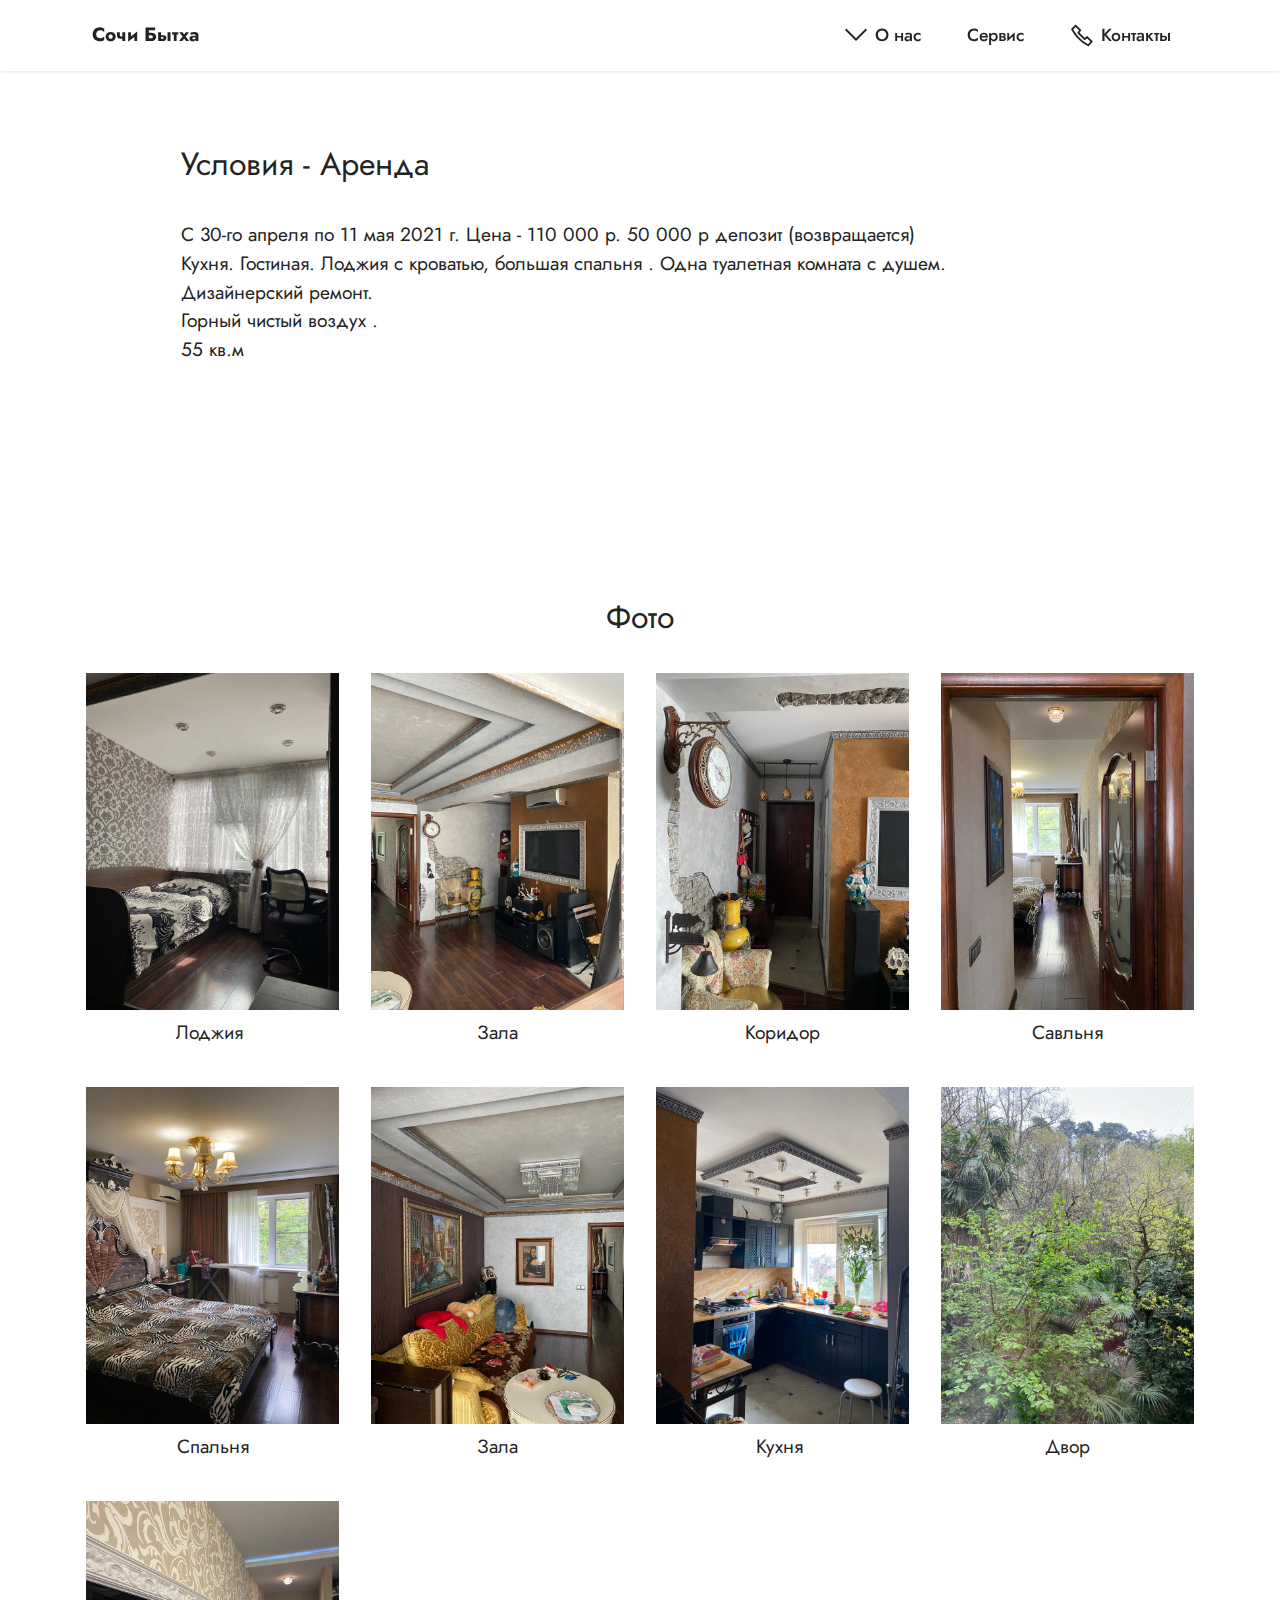
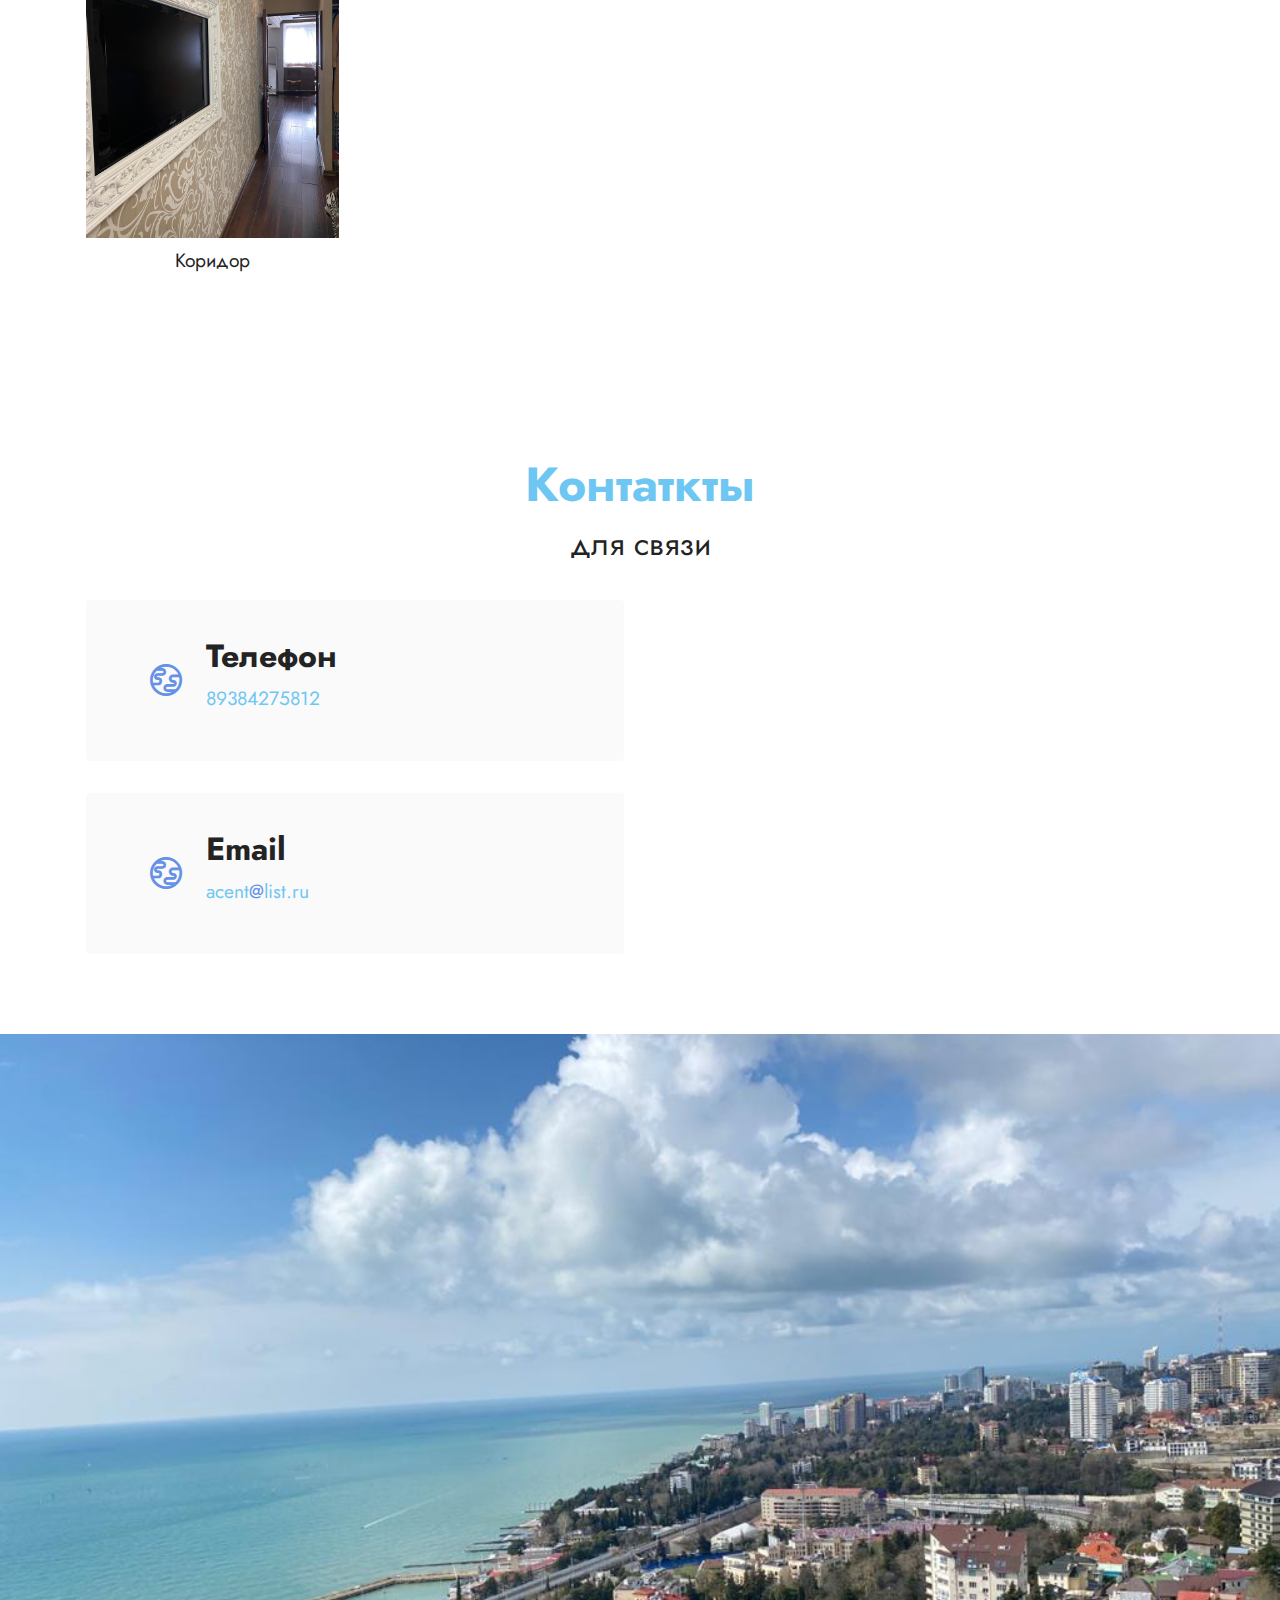
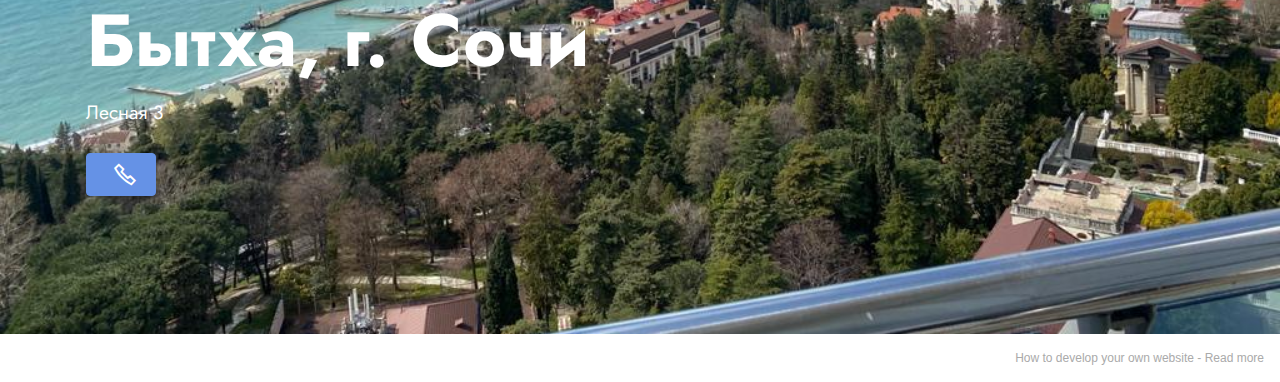
==== index.html @ 66877eda "create github pages" ====
<!DOCTYPE html>
<html  >
<head>
  <!-- Site made with Mobirise Website Builder v5.3.0, https://mobirise.com -->
  <meta charset="UTF-8">
  <meta http-equiv="X-UA-Compatible" content="IE=edge">
  <meta name="generator" content="Mobirise v5.3.0, mobirise.com">
  <meta name="viewport" content="width=device-width, initial-scale=1, minimum-scale=1">
  <link rel="shortcut icon" href="assets/images/logo.png" type="image/x-icon">
  <meta name="description" content="">
  
  
  <title>Bytxa Sochi</title>
  <link rel="stylesheet" href="assets/web/assets/mobirise-icons2/mobirise2.css">
  <link rel="stylesheet" href="assets/tether/tether.min.css">
  <link rel="stylesheet" href="assets/bootstrap/css/bootstrap.min.css">
  <link rel="stylesheet" href="assets/bootstrap/css/bootstrap-grid.min.css">
  <link rel="stylesheet" href="assets/bootstrap/css/bootstrap-reboot.min.css">
  <link rel="stylesheet" href="assets/facebook-plugin/style.css">
  <link rel="stylesheet" href="assets/dropdown/css/style.css">
  <link rel="stylesheet" href="assets/socicon/css/styles.css">
  <link rel="stylesheet" href="assets/theme/css/style.css">
  <link rel="preload" as="style" href="assets/mobirise/css/mbr-additional.css"><link rel="stylesheet" href="assets/mobirise/css/mbr-additional.css" type="text/css">
  
  
  
  
</head>
<body>
  
  <section class="menu menu1 cid-svBt5O1HPX" once="menu" id="menu1-1">
    

    <nav class="navbar navbar-dropdown navbar-fixed-top navbar-expand-lg">
        <div class="container">
            <div class="navbar-brand">
                
                <span class="navbar-caption-wrap"><a class="navbar-caption text-black text-primary display-7" href="index.html#gallery5-3">&nbsp;Сочи Бытха</a></span>
            </div>
            <button class="navbar-toggler" type="button" data-toggle="collapse" data-target="#navbarSupportedContent" aria-controls="navbarNavAltMarkup" aria-expanded="false" aria-label="Toggle navigation">
                <div class="hamburger">
                    <span></span>
                    <span></span>
                    <span></span>
                    <span></span>
                </div>
            </button>
            <div class="collapse navbar-collapse" id="navbarSupportedContent">
                <ul class="navbar-nav nav-dropdown nav-right" data-app-modern-menu="true"><li class="nav-item"><a class="nav-link link text-black text-primary display-4" href="index.html#gallery5-3"><span class="mobi-mbri mobi-mbri-arrow-down mbr-iconfont mbr-iconfont-btn"></span>
                            О нас</a></li>
                    <li class="nav-item"><a class="nav-link link text-black text-primary display-4" href="index.html#features8-5">Сервис</a></li>
                    <li class="nav-item"><a class="nav-link link text-black text-primary display-4" href="tel:-79384275812"><span class="mobi-mbri mobi-mbri-phone mbr-iconfont mbr-iconfont-btn"></span>Контакты</a>
                    </li></ul>
                
                
            </div>
        </div>
    </nav>
</section>

<section class="content5 cid-svBtcz4BMT" id="content5-2">
    
    <div class="container">
        <div class="row justify-content-center">
            <div class="col-md-12 col-lg-10">
                
                <h4 class="mbr-section-subtitle mbr-fonts-style mb-4 display-5">
                    Условия - Аренда</h4>
                <p class="mbr-text mbr-fonts-style display-7">С 30-го апреля по 11 мая 2021 г. Цена - 110 000 р. 50 000 р депозит (возвращается)&nbsp;<br>Кухня. Гостиная. Лоджия с кроватью, большая спальня . Одна туалетная комната с душем.<br>Дизайнерский ремонт.<br>Горный чистый воздух . <br>55 кв.м <br><br></p>
            </div>
        </div>
    </div>
</section>

<section class="gallery5 mbr-gallery cid-svBtWf0oxg" id="gallery5-3">
    

    

    <div class="container">
        <div class="mbr-section-head">
            
            <h4 class="mbr-section-subtitle mbr-fonts-style align-center mb-0 mt-2 display-5">Фото</h4>
        </div>
        <div class="row mbr-gallery mt-4">
            <div class="col-12 col-md-6 col-lg-3 item gallery-image active">
                <div class="item-wrapper" data-toggle="modal" data-target="#svBDEJbyl0-modal">
                    <img class="w-100" src="assets/images/whatsapp-image-2021-04-25-at-15.48.41.jpeg" alt="" data-slide-to="0" data-target="#lb-svBDEJbyl0">
                    <div class="icon-wrapper">
                        <span class="mobi-mbri mobi-mbri-search mbr-iconfont mbr-iconfont-btn"></span>
                    </div>
                </div>
                <h6 class="mbr-item-subtitle mbr-fonts-style align-center mb-2 mt-2 display-7">Лоджия&nbsp;</h6>
            </div>
            
            
            <div class="col-12 col-md-6 col-lg-3 item gallery-image">
                <div class="item-wrapper" data-toggle="modal" data-target="#svBDEJbyl0-modal">
                    <img class="w-100" src="assets/images/whatsapp-image-2021-04-25-at-15.48.42-1.jpeg" alt="" data-slide-to="1" data-target="#lb-svBDEJbyl0">
                    <div class="icon-wrapper">
                        <span class="mobi-mbri mobi-mbri-search mbr-iconfont mbr-iconfont-btn"></span>
                    </div>
                </div>
                <h6 class="mbr-item-subtitle mbr-fonts-style align-center mb-2 mt-2 display-7">Зала</h6>
            </div><div class="col-12 col-md-6 col-lg-3 item gallery-image">
                <div class="item-wrapper" data-toggle="modal" data-target="#svBDEJbyl0-modal">
                    <img class="w-100" src="assets/images/whatsapp-image-2021-04-25-at-15.48.42-2.jpeg" alt="" data-slide-to="2" data-target="#lb-svBDEJbyl0">
                    <div class="icon-wrapper">
                        <span class="mobi-mbri mobi-mbri-search mbr-iconfont mbr-iconfont-btn"></span>
                    </div>
                </div>
                <h6 class="mbr-item-subtitle mbr-fonts-style align-center mb-2 mt-2 display-7">Коридор</h6>
            </div><div class="col-12 col-md-6 col-lg-3 item gallery-image">
                <div class="item-wrapper" data-toggle="modal" data-target="#svBDEJbyl0-modal">
                    <img class="w-100" src="assets/images/whatsapp-image-2021-04-25-at-15.48.42-3.jpeg" alt="" data-slide-to="3" data-target="#lb-svBDEJbyl0">
                    <div class="icon-wrapper">
                        <span class="mobi-mbri mobi-mbri-search mbr-iconfont mbr-iconfont-btn"></span>
                    </div>
                </div>
                <h6 class="mbr-item-subtitle mbr-fonts-style align-center mb-2 mt-2 display-7">Савльня</h6>
            </div><div class="col-12 col-md-6 col-lg-3 item gallery-image">
                <div class="item-wrapper" data-toggle="modal" data-target="#svBDEJbyl0-modal">
                    <img class="w-100" src="assets/images/whatsapp-image-2021-04-25-at-15.48.42-4.jpeg" alt="" data-slide-to="4" data-target="#lb-svBDEJbyl0">
                    <div class="icon-wrapper">
                        <span class="mobi-mbri mobi-mbri-search mbr-iconfont mbr-iconfont-btn"></span>
                    </div>
                </div>
                <h6 class="mbr-item-subtitle mbr-fonts-style align-center mb-2 mt-2 display-7">Спальня</h6>
            </div><div class="col-12 col-md-6 col-lg-3 item gallery-image">
                <div class="item-wrapper" data-toggle="modal" data-target="#svBDEJbyl0-modal">
                    <img class="w-100" src="assets/images/whatsapp-image-2021-04-25-at-15.48.42.jpeg" alt="" data-slide-to="5" data-target="#lb-svBDEJbyl0">
                    <div class="icon-wrapper">
                        <span class="mobi-mbri mobi-mbri-search mbr-iconfont mbr-iconfont-btn"></span>
                    </div>
                </div>
                <h6 class="mbr-item-subtitle mbr-fonts-style align-center mb-2 mt-2 display-7">Зала</h6>
            </div><div class="col-12 col-md-6 col-lg-3 item gallery-image">
                <div class="item-wrapper" data-toggle="modal" data-target="#svBDEJbyl0-modal">
                    <img class="w-100" src="assets/images/whatsapp-image-2021-04-25-at-15.48.41-1.jpeg" alt="" data-slide-to="6" data-target="#lb-svBDEJbyl0">
                    <div class="icon-wrapper">
                        <span class="mobi-mbri mobi-mbri-search mbr-iconfont mbr-iconfont-btn"></span>
                    </div>
                </div>
                <h6 class="mbr-item-subtitle mbr-fonts-style align-center mb-2 mt-2 display-7">Кухня&nbsp;</h6>
            </div><div class="col-12 col-md-6 col-lg-3 item gallery-image">
                <div class="item-wrapper" data-toggle="modal" data-target="#svBDEJbyl0-modal">
                    <img class="w-100" src="assets/images/whatsapp-image-2021-04-25-at-15.48.43.jpeg" alt="" data-slide-to="7" data-target="#lb-svBDEJbyl0">
                    <div class="icon-wrapper">
                        <span class="mobi-mbri mobi-mbri-search mbr-iconfont mbr-iconfont-btn"></span>
                    </div>
                </div>
                <h6 class="mbr-item-subtitle mbr-fonts-style align-center mb-2 mt-2 display-7">Двор</h6>
            </div><div class="col-12 col-md-6 col-lg-3 item gallery-image">
                <div class="item-wrapper" data-toggle="modal" data-target="#svBDEJbyl0-modal">
                    <img class="w-100" src="assets/images/whatsapp-image-2021-04-25-at-15.48.44.jpeg" alt="" data-slide-to="8" data-target="#lb-svBDEJbyl0">
                    <div class="icon-wrapper">
                        <span class="mobi-mbri mobi-mbri-search mbr-iconfont mbr-iconfont-btn"></span>
                    </div>
                </div>
                <h6 class="mbr-item-subtitle mbr-fonts-style align-center mb-2 mt-2 display-7">Коридор</h6>
            </div>
        </div>

        <div class="modal mbr-slider" tabindex="-1" role="dialog" aria-hidden="true" id="svBDEJbyl0-modal">
            <div class="modal-dialog" role="document">
                <div class="modal-content">
                    <div class="modal-body">
                        <div class="carousel slide" id="lb-svBDEJbyl0" data-interval="5000">
                            <div class="carousel-inner">
                                <div class="carousel-item active">
                                    <img class="d-block w-100" src="assets/images/whatsapp-image-2021-04-25-at-15.48.41.jpeg" alt="">
                                </div>
                                
                                
                                <div class="carousel-item">
                                    <img class="d-block w-100" src="assets/images/whatsapp-image-2021-04-25-at-15.48.42-1.jpeg" alt="">
                                </div><div class="carousel-item">
                                    <img class="d-block w-100" src="assets/images/whatsapp-image-2021-04-25-at-15.48.42-2.jpeg" alt="">
                                </div><div class="carousel-item">
                                    <img class="d-block w-100" src="assets/images/whatsapp-image-2021-04-25-at-15.48.42-3.jpeg" alt="">
                                </div><div class="carousel-item">
                                    <img class="d-block w-100" src="assets/images/whatsapp-image-2021-04-25-at-15.48.42-4.jpeg" alt="">
                                </div><div class="carousel-item">
                                    <img class="d-block w-100" src="assets/images/whatsapp-image-2021-04-25-at-15.48.42.jpeg" alt="">
                                </div><div class="carousel-item">
                                    <img class="d-block w-100" src="assets/images/whatsapp-image-2021-04-25-at-15.48.41-1.jpeg" alt="">
                                </div><div class="carousel-item">
                                    <img class="d-block w-100" src="assets/images/whatsapp-image-2021-04-25-at-15.48.43.jpeg" alt="">
                                </div><div class="carousel-item">
                                    <img class="d-block w-100" src="assets/images/whatsapp-image-2021-04-25-at-15.48.44.jpeg" alt="">
                                </div>
                            </div>
                            <ol class="carousel-indicators">
                                <li data-slide-to="0" class="active" data-target="#lb-svBDEJbyl0"></li><li data-slide-to="1" class="active" data-target="#lb-svBDEJbyl0"></li>
                                <li data-slide-to="2" data-target="#lb-svBDEJbyl0"></li>
                                <li data-slide-to="3" data-target="#lb-svBDEJbyl0"></li>
                                <li data-slide-to="4" data-target="#lb-svBDEJbyl0"></li><li data-slide-to="5" data-target="#lb-svBDEJbyl0"></li><li data-slide-to="6" data-target="#lb-svBDEJbyl0"></li><li data-slide-to="7" data-target="#lb-svBDEJbyl0"></li><li data-slide-to="8" data-target="#lb-svBDEJbyl0"></li>
                            </ol>
                            <a role="button" href="" class="close" data-dismiss="modal" aria-label="Close">
                            </a>
                            <a class="carousel-control-prev carousel-control" role="button" data-slide="prev" href="#lb-svBDEJbyl0">
                                <span class="mobi-mbri mobi-mbri-arrow-prev" aria-hidden="true"></span>
                                <span class="sr-only">Previous</span>
                            </a>
                            <a class="carousel-control-next carousel-control" role="button" data-slide="next" href="#lb-svBDEJbyl0">
                                <span class="mobi-mbri mobi-mbri-arrow-next" aria-hidden="true"></span>
                                <span class="sr-only">Next</span>
                            </a>
                        </div>
                    </div>
                </div>
            </div>
        </div>
    </div>
</section>

<section class="contacts3 map1 cid-svBrVFWhJg" id="contacts3-0">

    
    
    <div class="container">
        <div class="mbr-section-head">
            <h3 class="mbr-section-title mbr-fonts-style align-center mb-0 display-2">
                <strong>Контаткты</strong></h3>
            <h4 class="mbr-section-subtitle mbr-fonts-style align-center mb-0 mt-2 display-5">
                для связи</h4>
        </div>
        <div class="row justify-content-center mt-4">
            <div class="card col-12 col-md-6">
                <div class="card-wrapper">
                    <div class="image-wrapper">
                        <span class="mbr-iconfont mobi-mbri-globe mobi-mbri"></span>
                    </div>
                    <div class="text-wrapper">
                        <h6 class="card-title mbr-fonts-style mb-1 display-5">
                            <strong>Телефон</strong></h6>
                        <p class="mbr-text mbr-fonts-style display-7">89384275812</p>
                    </div>
                </div>
                <div class="card-wrapper">
                    <div class="image-wrapper">
                        <span class="mbr-iconfont mobi-mbri-globe mobi-mbri"></span>
                    </div>
                    <div class="text-wrapper">
                        <h6 class="card-title mbr-fonts-style mb-1 display-5">
                            <strong>Email</strong>
                        </h6>
                        <p class="mbr-text mbr-fonts-style display-7">acent<a href="mailto:info@site.com" class="text-primary">@</a>list.ru&nbsp; &nbsp; &nbsp; &nbsp; &nbsp; &nbsp; &nbsp; &nbsp; &nbsp; &nbsp; &nbsp; &nbsp; &nbsp;</p>
                    </div>
                </div>
            </div>
            <div class="map-wrapper col-12 col-md-6">
                <div class="google-map"><iframe frameborder="0" style="border:0" src="https://www.google.com/maps/embed/v1/place?key=AIzaSyCZI5F_k6S1k46ujh0SNrapM89f7mJxd30&amp;q=Сочи . Бытха . Улица лесная . Дом 3" allowfullscreen=""></iframe></div>
            </div>
        </div>
    </div>
</section>

<section class="header4 cid-svBzcDOqFv mbr-fullscreen" id="header4-4">

    
    
    <div class="container">
        <div class="row">
            <div class="content-wrap">
                <h1 class="mbr-section-title mbr-fonts-style mbr-white mb-3 display-1">
                    <strong>Бытха, г. Сочи</strong></h1>
                
                <p class="mbr-fonts-style mbr-text mbr-white mb-3 display-7">
                    Лесная 3</p>

                <div class="mbr-section-btn"><a class="btn btn-primary display-4" href="https://wa.me/79384275812"><span class="mobi-mbri mobi-mbri-phone mbr-iconfont mbr-iconfont-btn"></span></a></div>
            </div>
        </div>
    </div>
</section><section style="background-color: #fff; font-family: -apple-system, BlinkMacSystemFont, 'Segoe UI', 'Roboto', 'Helvetica Neue', Arial, sans-serif; color:#aaa; font-size:12px; padding: 0; align-items: center; display: flex;"><a href="https://mobirise.site/y" style="flex: 1 1; height: 3rem; padding-left: 1rem;"></a><p style="flex: 0 0 auto; margin:0; padding-right:1rem;">How to develop your own website - <a href="https://mobirise.site/x" style="color:#aaa;">Read more</a></p></section><script src="assets/web/assets/jquery/jquery.min.js"></script>  <script src="assets/popper/popper.min.js"></script>  <script src="assets/tether/tether.min.js"></script>  <script src="assets/bootstrap/js/bootstrap.min.js"></script>  <script src="https://connect.facebook.net/en_US/sdk.js#xfbml=1&version=v2.5"></script>  <script src="https://apis.google.com/js/plusone.js"></script>  <script src="assets/facebook-plugin/facebook-script.js"></script>  <script src="assets/smoothscroll/smooth-scroll.js"></script>  <script src="assets/dropdown/js/nav-dropdown.js"></script>  <script src="assets/dropdown/js/navbar-dropdown.js"></script>  <script src="assets/touchswipe/jquery.touch-swipe.min.js"></script>  <script src="assets/theme/js/script.js"></script>  
  
  
</body>
</html>
---- assets/web/assets/mobirise-icons2/mobirise2.css ----
@font-face {
  font-family: 'Moririse2';
  font-display: swap;
  src:  url('mobirise2.eot?f2bix4');
  src:  url('mobirise2.eot?f2bix4#iefix') format('embedded-opentype'),
    url('mobirise2.ttf?f2bix4') format('truetype'),
    url('mobirise2.woff?f2bix4') format('woff'),
    url('mobirise2.svg?f2bix4#mobirise2') format('svg');
  font-weight: normal;
  font-style: normal;
}

[class^="mobi-"], [class*=" mobi-"] {
  /* use !important to prevent issues with browser extensions that change fonts */
  font-family: 'Moririse2' !important;
  speak: none;
  font-style: normal;
  font-weight: normal;
  font-variant: normal;
  text-transform: none;
  line-height: 1;

  /* Better Font Rendering =========== */
  -webkit-font-smoothing: antialiased;
  -moz-osx-font-smoothing: grayscale;
}

.mobi-mbri-add-submenu:before {
  content: "\e900";
}
.mobi-mbri-alert:before {
  content: "\e901";
}
.mobi-mbri-align-center:before {
  content: "\e902";
}
.mobi-mbri-align-justify:before {
  content: "\e903";
}
.mobi-mbri-align-left:before {
  content: "\e904";
}
.mobi-mbri-align-right:before {
  content: "\e905";
}
.mobi-mbri-android:before {
  content: "\e906";
}
.mobi-mbri-apple:before {
  content: "\e907";
}
.mobi-mbri-arrow-down:before {
  content: "\e908";
}
.mobi-mbri-arrow-next:before {
  content: "\e909";
}
.mobi-mbri-arrow-prev:before {
  content: "\e90a";
}
.mobi-mbri-arrow-up:before {
  content: "\e90b";
}
.mobi-mbri-bold:before {
  content: "\e90c";
}
.mobi-mbri-bookmark:before {
  content: "\e90d";
}
.mobi-mbri-bootstrap:before {
  content: "\e90e";
}
.mobi-mbri-briefcase:before {
  content: "\e90f";
}
.mobi-mbri-browse:before {
  content: "\e910";
}
.mobi-mbri-bulleted-list:before {
  content: "\e911";
}
.mobi-mbri-calendar:before {
  content: "\e912";
}
.mobi-mbri-camera:before {
  content: "\e913";
}
.mobi-mbri-cart-add:before {
  content: "\e914";
}
.mobi-mbri-cart-full:before {
  content: "\e915";
}
.mobi-mbri-cash:before {
  content: "\e916";
}
.mobi-mbri-change-style:before {
  content: "\e917";
}
.mobi-mbri-chat:before {
  content: "\e918";
}
.mobi-mbri-clock:before {
  content: "\e919";
}
.mobi-mbri-close:before {
  content: "\e91a";
}
.mobi-mbri-cloud:before {
  content: "\e91b";
}
.mobi-mbri-code:before {
  content: "\e91c";
}
.mobi-mbri-contact-form:before {
  content: "\e91d";
}
.mobi-mbri-credit-card:before {
  content: "\e91e";
}
.mobi-mbri-cursor-click:before {
  content: "\e91f";
}
.mobi-mbri-cust-feedback:before {
  content: "\e920";
}
.mobi-mbri-database:before {
  content: "\e921";
}
.mobi-mbri-delivery:before {
  content: "\e922";
}
.mobi-mbri-desktop:before {
  content: "\e923";
}
.mobi-mbri-devices:before {
  content: "\e924";
}
.mobi-mbri-down:before {
  content: "\e925";
}
.mobi-mbri-download-2:before {
  content: "\e926";
}
.mobi-mbri-download:before {
  content: "\e927";
}
.mobi-mbri-drag-n-drop-2:before {
  content: "\e928";
}
.mobi-mbri-drag-n-drop:before {
  content: "\e929";
}
.mobi-mbri-edit-2:before {
  content: "\e92a";
}
.mobi-mbri-edit:before {
  content: "\e92b";
}
.mobi-mbri-error:before {
  content: "\e92c";
}
.mobi-mbri-extension:before {
  content: "\e92d";
}
.mobi-mbri-features:before {
  content: "\e92e";
}
.mobi-mbri-file:before {
  content: "\e92f";
}
.mobi-mbri-flag:before {
  content: "\e930";
}
.mobi-mbri-folder:before {
  content: "\e931";
}
.mobi-mbri-gift:before {
  content: "\e932";
}
.mobi-mbri-github:before {
  content: "\e933";
}
.mobi-mbri-globe-2:before {
  content: "\e934";
}
.mobi-mbri-globe:before {
  content: "\e935";
}
.mobi-mbri-growing-chart:before {
  content: "\e936";
}
.mobi-mbri-hearth:before {
  content: "\e937";
}
.mobi-mbri-help:before {
  content: "\e938";
}
.mobi-mbri-home:before {
  content: "\e939";
}
.mobi-mbri-hot-cup:before {
  content: "\e93a";
}
.mobi-mbri-idea:before {
  content: "\e93b";
}
.mobi-mbri-image-gallery:before {
  content: "\e93c";
}
.mobi-mbri-image-slider:before {
  content: "\e93d";
}
.mobi-mbri-info:before {
  content: "\e93e";
}
.mobi-mbri-italic:before {
  content: "\e93f";
}
.mobi-mbri-key:before {
  content: "\e940";
}
.mobi-mbri-laptop:before {
  content: "\e941";
}
.mobi-mbri-layers:before {
  content: "\e942";
}
.mobi-mbri-left-right:before {
  content: "\e943";
}
.mobi-mbri-left:before {
  content: "\e944";
}
.mobi-mbri-letter:before {
  content: "\e945";
}
.mobi-mbri-like:before {
  content: "\e946";
}
.mobi-mbri-link:before {
  content: "\e947";
}
.mobi-mbri-lock:before {
  content: "\e948";
}
.mobi-mbri-login:before {
  content: "\e949";
}
.mobi-mbri-logout:before {
  content: "\e94a";
}
.mobi-mbri-magic-stick:before {
  content: "\e94b";
}
.mobi-mbri-map-pin:before {
  content: "\e94c";
}
.mobi-mbri-menu:before {
  content: "\e94d";
}
.mobi-mbri-mobile-2:before {
  content: "\e94e";
}
.mobi-mbri-mobile-horizontal:before {
  content: "\e94f";
}
.mobi-mbri-mobile:before {
  content: "\e950";
}
.mobi-mbri-mobirise:before {
  content: "\e951";
}
.mobi-mbri-more-horizontal:before {
  content: "\e952";
}
.mobi-mbri-more-vertical:before {
  content: "\e953";
}
.mobi-mbri-music:before {
  content: "\e954";
}
.mobi-mbri-new-file:before {
  content: "\e955";
}
.mobi-mbri-numbered-list:before {
  content: "\e956";
}
.mobi-mbri-opened-folder:before {
  content: "\e957";
}
.mobi-mbri-pages:before {
  content: "\e958";
}
.mobi-mbri-paper-plane:before {
  content: "\e959";
}
.mobi-mbri-paperclip:before {
  content: "\e95a";
}
.mobi-mbri-phone:before {
  content: "\e95b";
}
.mobi-mbri-photo:before {
  content: "\e95c";
}
.mobi-mbri-photos:before {
  content: "\e95d";
}
.mobi-mbri-pin:before {
  content: "\e95e";
}
.mobi-mbri-play:before {
  content: "\e95f";
}
.mobi-mbri-plus:before {
  content: "\e960";
}
.mobi-mbri-preview:before {
  content: "\e961";
}
.mobi-mbri-print:before {
  content: "\e962";
}
.mobi-mbri-protect:before {
  content: "\e963";
}
.mobi-mbri-question:before {
  content: "\e964";
}
.mobi-mbri-quote-left:before {
  content: "\e965";
}
.mobi-mbri-quote-right:before {
  content: "\e966";
}
.mobi-mbri-redo:before {
  content: "\e967";
}
.mobi-mbri-refresh:before {
  content: "\e968";
}
.mobi-mbri-responsive-2:before {
  content: "\e969";
}
.mobi-mbri-responsive:before {
  content: "\e96a";
}
.mobi-mbri-right:before {
  content: "\e96b";
}
.mobi-mbri-rocket:before {
  content: "\e96c";
}
.mobi-mbri-sad-face:before {
  content: "\e96d";
}
.mobi-mbri-sale:before {
  content: "\e96e";
}
.mobi-mbri-save:before {
  content: "\e96f";
}
.mobi-mbri-search:before {
  content: "\e970";
}
.mobi-mbri-setting-2:before {
  content: "\e971";
}
.mobi-mbri-setting-3:before {
  content: "\e972";
}
.mobi-mbri-setting:before {
  content: "\e973";
}
.mobi-mbri-share:before {
  content: "\e974";
}
.mobi-mbri-shopping-bag:before {
  content: "\e975";
}
.mobi-mbri-shopping-basket:before {
  content: "\e976";
}
.mobi-mbri-shopping-cart:before {
  content: "\e977";
}
.mobi-mbri-sites:before {
  content: "\e978";
}
.mobi-mbri-smile-face:before {
  content: "\e979";
}
.mobi-mbri-speed:before {
  content: "\e97a";
}
.mobi-mbri-star:before {
  content: "\e97b";
}
.mobi-mbri-success:before {
  content: "\e97c";
}
.mobi-mbri-sun:before {
  content: "\e97d";
}
.mobi-mbri-sun2:before {
  content: "\e97e";
}
.mobi-mbri-tablet-vertical:before {
  content: "\e97f";
}
.mobi-mbri-tablet:before {
  content: "\e980";
}
.mobi-mbri-target:before {
  content: "\e981";
}
.mobi-mbri-timer:before {
  content: "\e982";
}
.mobi-mbri-to-ftp:before {
  content: "\e983";
}
.mobi-mbri-to-local-drive:before {
  content: "\e984";
}
.mobi-mbri-touch-swipe:before {
  content: "\e985";
}
.mobi-mbri-touch:before {
  content: "\e986";
}
.mobi-mbri-trash:before {
  content: "\e987";
}
.mobi-mbri-underline:before {
  content: "\e988";
}
.mobi-mbri-undo:before {
  content: "\e989";
}
.mobi-mbri-unlink:before {
  content: "\e98a";
}
.mobi-mbri-unlock:before {
  content: "\e98b";
}
.mobi-mbri-up-down:before {
  content: "\e98c";
}
.mobi-mbri-up:before {
  content: "\e98d";
}
.mobi-mbri-update:before {
  content: "\e98e";
}
.mobi-mbri-upload-2:before {
  content: "\e98f";
}
.mobi-mbri-upload:before {
  content: "\e990";
}
.mobi-mbri-user-2:before {
  content: "\e991";
}
.mobi-mbri-user:before {
  content: "\e992";
}
.mobi-mbri-users:before {
  content: "\e993";
}
.mobi-mbri-video-play:before {
  content: "\e994";
}
.mobi-mbri-video:before {
  content: "\e995";
}
.mobi-mbri-watch:before {
  content: "\e996";
}
.mobi-mbri-website-theme-2:before {
  content: "\e997";
}
.mobi-mbri-website-theme:before {
  content: "\e998";
}
.mobi-mbri-wifi:before {
  content: "\e999";
}
.mobi-mbri-windows:before {
  content: "\e99a";
}
.mobi-mbri-zoom-in:before {
  content: "\e99b";
}
.mobi-mbri-zoom-out:before {
  content: "\e99c";
}
---- assets/facebook-plugin/style.css ----
.mbr-section.mbr-section__comments{
    position: relative;
}
.mbr-section__comments{
    background-size: cover;
}
.addons-container {
  position: relative;
  margin-left: auto;
  margin-right: auto;
  padding-right: 15px;
  padding-left: 15px; }
  @media (min-width: 576px) {
    .addons-container {
      padding-right: 15px;
      padding-left: 15px; } }
  @media (min-width: 768px) {
    .addons-container {
      padding-right: 15px;
      padding-left: 15px; } }
  @media (min-width: 992px) {
    .addons-container {
      padding-right: 15px;
      padding-left: 15px; } }
  @media (min-width: 1200px) {
    .addons-container {
      padding-right: 15px;
      padding-left: 15px; } }
  @media (min-width: 576px) {
    .addons-container {
      width: 540px;
      max-width: 100%; } }
  @media (min-width: 768px) {
    .addons-container {
      width: 720px;
      max-width: 100%; } }
  @media (min-width: 992px) {
    .addons-container {
      width: 960px;
      max-width: 100%; } }
  @media (min-width: 1200px) {
    .addons-container {
      width: 1140px;
      max-width: 100%; } }

.addons-container-inner{
    position: relative;
    width: 100%;
    min-height: 1px;
    padding-right: 15px;
    padding-left: 15px;
}
@media (min-width: 567px) {
    .addons-container-inner{
        -ms-flex: 0 0 66.666667%;
        flex: 0 0 66.666667%;
        max-width: 66.666667%;
    }
}
.addons-row{
    display: flex;
    justify-content:center;
}
---- assets/dropdown/css/style.css ----
.navbar-dropdown {
  left: 0;
  padding: 0;
  position: absolute;
  right: 0;
  top: 0;
  transition: all 0.45s ease;
  z-index: 1030;
  background: #282828; }
  .navbar-dropdown .navbar-logo {
    margin-right: 0.8rem;
    transition: margin 0.3s ease-in-out;
    vertical-align: middle; }
    .navbar-dropdown .navbar-logo img {
      height: 3.125rem;
      transition: all 0.3s ease-in-out; }
    .navbar-dropdown .navbar-logo.mbr-iconfont {
      font-size: 3.125rem;
      line-height: 3.125rem; }
  .navbar-dropdown .navbar-caption {
    font-weight: 700;
    white-space: normal;
    vertical-align: -4px;
    line-height: 3.125rem !important; }
    .navbar-dropdown .navbar-caption, .navbar-dropdown .navbar-caption:hover {
      color: inherit;
      text-decoration: none; }
  .navbar-dropdown .mbr-iconfont + .navbar-caption {
    vertical-align: -1px; }
  .navbar-dropdown.navbar-fixed-top {
    position: fixed; }
  .navbar-dropdown .navbar-brand span {
    vertical-align: -4px; }
  .navbar-dropdown.bg-color.transparent {
    background: none; }
  .navbar-dropdown.navbar-short .navbar-brand {
    padding: 0.625rem 0; }
    .navbar-dropdown.navbar-short .navbar-brand span {
      vertical-align: -1px; }
  .navbar-dropdown.navbar-short .navbar-caption {
    line-height: 2.375rem !important;
    vertical-align: -2px; }
  .navbar-dropdown.navbar-short .navbar-logo {
    margin-right: 0.5rem; }
    .navbar-dropdown.navbar-short .navbar-logo img {
      height: 2.375rem; }
    .navbar-dropdown.navbar-short .navbar-logo.mbr-iconfont {
      font-size: 2.375rem;
      line-height: 2.375rem; }
  .navbar-dropdown.navbar-short .mbr-table-cell {
    height: 3.625rem; }
  .navbar-dropdown .navbar-close {
    left: 0.6875rem;
    position: fixed;
    top: 0.75rem;
    z-index: 1000; }
  .navbar-dropdown .hamburger-icon {
    content: "";
    display: inline-block;
    vertical-align: middle;
    width: 16px;
    -webkit-box-shadow: 0 -6px 0 1px #282828,0 0 0 1px #282828,0 6px 0 1px #282828;
    -moz-box-shadow: 0 -6px 0 1px #282828,0 0 0 1px #282828,0 6px 0 1px #282828;
    box-shadow: 0 -6px 0 1px #282828,0 0 0 1px #282828,0 6px 0 1px #282828; }

.dropdown-menu .dropdown-toggle[data-toggle="dropdown-submenu"]::after {
  border-bottom: 0.35em solid transparent;
  border-left: 0.35em solid;
  border-right: 0;
  border-top: 0.35em solid transparent;
  margin-left: 0.3rem; }

.dropdown-menu .dropdown-item:focus {
  outline: 0; }

.nav-dropdown {
  font-size: 0.75rem;
  font-weight: 500;
  height: auto !important; }
  .nav-dropdown .nav-btn {
    padding-left: 1rem; }
  .nav-dropdown .link {
    margin: .667em 1.667em;
    font-weight: 500;
    padding: 0;
    transition: color .2s ease-in-out; }
    .nav-dropdown .link.dropdown-toggle {
      margin-right: 2.583em; }
      .nav-dropdown .link.dropdown-toggle::after {
        margin-left: .25rem;
        border-top: 0.35em solid;
        border-right: 0.35em solid transparent;
        border-left: 0.35em solid transparent;
        border-bottom: 0; }
      .nav-dropdown .link.dropdown-toggle[aria-expanded="true"] {
        margin: 0;
        padding: 0.667em 3.263em  0.667em 1.667em; }
  .nav-dropdown .link::after,
  .nav-dropdown .dropdown-item::after {
    color: inherit; }
  .nav-dropdown .btn {
    font-size: 0.75rem;
    font-weight: 700;
    letter-spacing: 0;
    margin-bottom: 0;
    padding-left: 1.25rem;
    padding-right: 1.25rem; }
  .nav-dropdown .dropdown-menu {
    border-radius: 0;
    border: 0;
    left: 0;
    margin: 0;
    padding-bottom: 1.25rem;
    padding-top: 1.25rem;
    position: relative; }
  .nav-dropdown .dropdown-submenu {
    margin-left: 0.125rem;
    top: 0; }
  .nav-dropdown .dropdown-item {
    font-weight: 500;
    line-height: 2;
    padding: 0.3846em 4.615em 0.3846em 1.5385em;
    position: relative;
    transition: color .2s ease-in-out, background-color .2s ease-in-out; }
    .nav-dropdown .dropdown-item::after {
      margin-top: -0.3077em;
      position: absolute;
      right: 1.1538em;
      top: 50%; }
    .nav-dropdown .dropdown-item:focus, .nav-dropdown .dropdown-item:hover {
      background: none; }

@media (max-width: 767px) {
  .nav-dropdown.navbar-toggleable-sm {
    bottom: 0;
    display: none;
    left: 0;
    overflow-x: hidden;
    position: fixed;
    top: 0;
    transform: translateX(-100%);
    -ms-transform: translateX(-100%);
    -webkit-transform: translateX(-100%);
    width: 18.75rem;
    z-index: 999; } }
.nav-dropdown.navbar-toggleable-xl {
  bottom: 0;
  display: none;
  left: 0;
  overflow-x: hidden;
  position: fixed;
  top: 0;
  transform: translateX(-100%);
  -ms-transform: translateX(-100%);
  -webkit-transform: translateX(-100%);
  width: 18.75rem;
  z-index: 999; }

.nav-dropdown-sm {
  display: block !important;
  overflow-x: hidden;
  overflow: auto;
  padding-top: 3.875rem; }
  .nav-dropdown-sm::after {
    content: "";
    display: block;
    height: 3rem;
    width: 100%; }
  .nav-dropdown-sm.collapse.in ~ .navbar-close {
    display: block !important; }
  .nav-dropdown-sm.collapsing, .nav-dropdown-sm.collapse.in {
    transform: translateX(0);
    -ms-transform: translateX(0);
    -webkit-transform: translateX(0);
    transition: all 0.25s ease-out;
    -webkit-transition: all 0.25s ease-out;
    background: #282828; }
  .nav-dropdown-sm.collapsing[aria-expanded="false"] {
    transform: translateX(-100%);
    -ms-transform: translateX(-100%);
    -webkit-transform: translateX(-100%); }
  .nav-dropdown-sm .nav-item {
    display: block;
    margin-left: 0 !important;
    padding-left: 0; }
  .nav-dropdown-sm .link,
  .nav-dropdown-sm .dropdown-item {
    border-top: 1px dotted rgba(255, 255, 255, 0.1);
    font-size: 0.8125rem;
    line-height: 1.6;
    margin: 0 !important;
    padding: 0.875rem 2.4rem 0.875rem 1.5625rem !important;
    position: relative;
    white-space: normal; }
    .nav-dropdown-sm .link:focus, .nav-dropdown-sm .link:hover,
    .nav-dropdown-sm .dropdown-item:focus,
    .nav-dropdown-sm .dropdown-item:hover {
      background: rgba(0, 0, 0, 0.2) !important;
      color: #c0a375; }
  .nav-dropdown-sm .nav-btn {
    position: relative;
    padding: 1.5625rem 1.5625rem 0 1.5625rem; }
    .nav-dropdown-sm .nav-btn::before {
      border-top: 1px dotted rgba(255, 255, 255, 0.1);
      content: "";
      left: 0;
      position: absolute;
      top: 0;
      width: 100%; }
    .nav-dropdown-sm .nav-btn + .nav-btn {
      padding-top: 0.625rem; }
      .nav-dropdown-sm .nav-btn + .nav-btn::before {
        display: none; }
  .nav-dropdown-sm .btn {
    padding: 0.625rem 0; }
  .nav-dropdown-sm .dropdown-toggle[data-toggle="dropdown-submenu"]::after {
    margin-left: .25rem;
    border-top: 0.35em solid;
    border-right: 0.35em solid transparent;
    border-left: 0.35em solid transparent;
    border-bottom: 0; }
  .nav-dropdown-sm .dropdown-toggle[data-toggle="dropdown-submenu"][aria-expanded="true"]::after {
    border-top: 0;
    border-right: 0.35em solid transparent;
    border-left: 0.35em solid transparent;
    border-bottom: 0.35em solid; }
  .nav-dropdown-sm .dropdown-menu {
    margin: 0;
    padding: 0;
    position: relative;
    top: 0;
    left: 0;
    width: 100%;
    border: 0;
    float: none;
    border-radius: 0;
    background: none; }
  .nav-dropdown-sm .dropdown-submenu {
    left: 100%;
    margin-left: 0.125rem;
    margin-top: -1.25rem;
    top: 0; }

.navbar-toggleable-sm .nav-dropdown .dropdown-menu {
  position: absolute; }

.navbar-toggleable-sm .nav-dropdown .dropdown-submenu {
  left: 100%;
  margin-left: 0.125rem;
  margin-top: -1.25rem;
  top: 0; }

.navbar-toggleable-sm.opened .nav-dropdown .dropdown-menu {
  position: relative; }

.navbar-toggleable-sm.opened .nav-dropdown .dropdown-submenu {
  left: 0;
  margin-left: 00rem;
  margin-top: 0rem;
  top: 0; }

.is-builder .nav-dropdown.collapsing {
  transition: none !important; }

/*# sourceMappingURL=style.css.map */
---- assets/socicon/css/styles.css ----
@charset "UTF-8";

@font-face {
  font-family: 'Socicon';
  src:  url('../fonts/socicon.eot');
  src:  url('../fonts/socicon.eot?#iefix') format('embedded-opentype'),
    url('../fonts/socicon.woff2') format('woff2'),
    url('../fonts/socicon.ttf') format('truetype'),
    url('../fonts/socicon.woff') format('woff'),
    url('../fonts/socicon.svg#socicon') format('svg');
  font-weight: normal;
  font-style: normal;
  font-display: swap;
}

[data-icon]:before {
  font-family: "socicon" !important;
  content: attr(data-icon);
  font-style: normal !important;
  font-weight: normal !important;
  font-variant: normal !important;
  text-transform: none !important;
  speak: none;
  line-height: 1;
  -webkit-font-smoothing: antialiased;
  -moz-osx-font-smoothing: grayscale;
}

[class^="socicon-"], [class*=" socicon-"] {
  /* use !important to prevent issues with browser extensions that change fonts */
  font-family: 'Socicon' !important;
  speak: none;
  font-style: normal;
  font-weight: normal;
  font-variant: normal;
  text-transform: none;
  line-height: 1;

  /* Better Font Rendering =========== */
  -webkit-font-smoothing: antialiased;
  -moz-osx-font-smoothing: grayscale;
}

.socicon-eitaa:before {
  content: "\e97c";
}
.socicon-soroush:before {
  content: "\e97d";
}
.socicon-bale:before {
  content: "\e97e";
}
.socicon-zazzle:before {
  content: "\e97b";
}
.socicon-society6:before {
  content: "\e97a";
}
.socicon-redbubble:before {
  content: "\e979";
}
.socicon-avvo:before {
  content: "\e978";
}
.socicon-stitcher:before {
  content: "\e977";
}
.socicon-googlehangouts:before {
  content: "\e974";
}
.socicon-dlive:before {
  content: "\e975";
}
.socicon-vsco:before {
  content: "\e976";
}
.socicon-flipboard:before {
  content: "\e973";
}
.socicon-ubuntu:before {
  content: "\e958";
}
.socicon-artstation:before {
  content: "\e959";
}
.socicon-invision:before {
  content: "\e95a";
}
.socicon-torial:before {
  content: "\e95b";
}
.socicon-collectorz:before {
  content: "\e95c";
}
.socicon-seenthis:before {
  content: "\e95d";
}
.socicon-googleplaymusic:before {
  content: "\e95e";
}
.socicon-debian:before {
  content: "\e95f";
}
.socicon-filmfreeway:before {
  content: "\e960";
}
.socicon-gnome:before {
  content: "\e961";
}
.socicon-itchio:before {
  content: "\e962";
}
.socicon-jamendo:before {
  content: "\e963";
}
.socicon-mix:before {
  content: "\e964";
}
.socicon-sharepoint:before {
  content: "\e965";
}
.socicon-tinder:before {
  content: "\e966";
}
.socicon-windguru:before {
  content: "\e967";
}
.socicon-cdbaby:before {
  content: "\e968";
}
.socicon-elementaryos:before {
  content: "\e969";
}
.socicon-stage32:before {
  content: "\e96a";
}
.socicon-tiktok:before {
  content: "\e96b";
}
.socicon-gitter:before {
  content: "\e96c";
}
.socicon-letterboxd:before {
  content: "\e96d";
}
.socicon-threema:before {
  content: "\e96e";
}
.socicon-splice:before {
  content: "\e96f";
}
.socicon-metapop:before {
  content: "\e970";
}
.socicon-naver:before {
  content: "\e971";
}
.socicon-remote:before {
  content: "\e972";
}
.socicon-internet:before {
  content: "\e957";
}
.socicon-moddb:before {
  content: "\e94b";
}
.socicon-indiedb:before {
  content: "\e94c";
}
.socicon-traxsource:before {
  content: "\e94d";
}
.socicon-gamefor:before {
  content: "\e94e";
}
.socicon-pixiv:before {
  content: "\e94f";
}
.socicon-myanimelist:before {
  content: "\e950";
}
.socicon-blackberry:before {
  content: "\e951";
}
.socicon-wickr:before {
  content: "\e952";
}
.socicon-spip:before {
  content: "\e953";
}
.socicon-napster:before {
  content: "\e954";
}
.socicon-beatport:before {
  content: "\e955";
}
.socicon-hackerone:before {
  content: "\e956";
}
.socicon-hackernews:before {
  content: "\e946";
}
.socicon-smashwords:before {
  content: "\e947";
}
.socicon-kobo:before {
  content: "\e948";
}
.socicon-bookbub:before {
  content: "\e949";
}
.socicon-mailru:before {
  content: "\e94a";
}
.socicon-gitlab:before {
  content: "\e945";
}
.socicon-instructables:before {
  content: "\e944";
}
.socicon-portfolio:before {
  content: "\e943";
}
.socicon-codered:before {
  content: "\e940";
}
.socicon-origin:before {
  content: "\e941";
}
.socicon-nextdoor:before {
  content: "\e942";
}
.socicon-udemy:before {
  content: "\e93f";
}
.socicon-livemaster:before {
  content: "\e93e";
}
.socicon-crunchbase:before {
  content: "\e93b";
}
.socicon-homefy:before {
  content: "\e93c";
}
.socicon-calendly:before {
  content: "\e93d";
}
.socicon-realtor:before {
  content: "\e90f";
}
.socicon-tidal:before {
  content: "\e910";
}
.socicon-qobuz:before {
  content: "\e911";
}
.socicon-natgeo:before {
  content: "\e912";
}
.socicon-mastodon:before {
  content: "\e913";
}
.socicon-unsplash:before {
  content: "\e914";
}
.socicon-homeadvisor:before {
  content: "\e915";
}
.socicon-angieslist:before {
  content: "\e916";
}
.socicon-codepen:before {
  content: "\e917";
}
.socicon-slack:before {
  content: "\e918";
}
.socicon-openaigym:before {
  content: "\e919";
}
.socicon-logmein:before {
  content: "\e91a";
}
.socicon-fiverr:before {
  content: "\e91b";
}
.socicon-gotomeeting:before {
  content: "\e91c";
}
.socicon-aliexpress:before {
  content: "\e91d";
}
.socicon-guru:before {
  content: "\e91e";
}
.socicon-appstore:before {
  content: "\e91f";
}
.socicon-homes:before {
  content: "\e920";
}
.socicon-zoom:before {
  content: "\e921";
}
.socicon-alibaba:before {
  content: "\e922";
}
.socicon-craigslist:before {
  content: "\e923";
}
.socicon-wix:before {
  content: "\e924";
}
.socicon-redfin:before {
  content: "\e925";
}
.socicon-googlecalendar:before {
  content: "\e926";
}
.socicon-shopify:before {
  content: "\e927";
}
.socicon-freelancer:before {
  content: "\e928";
}
.socicon-seedrs:before {
  content: "\e929";
}
.socicon-bing:before {
  content: "\e92a";
}
.socicon-doodle:before {
  content: "\e92b";
}
.socicon-bonanza:before {
  content: "\e92c";
}
.socicon-squarespace:before {
  content: "\e92d";
}
.socicon-toptal:before {
  content: "\e92e";
}
.socicon-gust:before {
  content: "\e92f";
}
.socicon-ask:before {
  content: "\e930";
}
.socicon-trulia:before {
  content: "\e931";
}
.socicon-loomly:before {
  content: "\e932";
}
.socicon-ghost:before {
  content: "\e933";
}
.socicon-upwork:before {
  content: "\e934";
}
.socicon-fundable:before {
  content: "\e935";
}
.socicon-booking:before {
  content: "\e936";
}
.socicon-googlemaps:before {
  content: "\e937";
}
.socicon-zillow:before {
  content: "\e938";
}
.socicon-niconico:before {
  content: "\e939";
}
.socicon-toneden:before {
  content: "\e93a";
}
.socicon-augment:before {
  content: "\e908";
}
.socicon-bitbucket:before {
  content: "\e909";
}
.socicon-fyuse:before {
  content: "\e90a";
}
.socicon-yt-gaming:before {
  content: "\e90b";
}
.socicon-sketchfab:before {
  content: "\e90c";
}
.socicon-mobcrush:before {
  content: "\e90d";
}
.socicon-microsoft:before {
  content: "\e90e";
}
.socicon-pandora:before {
  content: "\e907";
}
.socicon-messenger:before {
  content: "\e906";
}
.socicon-gamewisp:before {
  content: "\e905";
}
.socicon-bloglovin:before {
  content: "\e904";
}
.socicon-tunein:before {
  content: "\e903";
}
.socicon-gamejolt:before {
  content: "\e901";
}
.socicon-trello:before {
  content: "\e902";
}
.socicon-spreadshirt:before {
  content: "\e900";
}
.socicon-500px:before {
  content: "\e000";
}
.socicon-8tracks:before {
  content: "\e001";
}
.socicon-airbnb:before {
  content: "\e002";
}
.socicon-alliance:before {
  content: "\e003";
}
.socicon-amazon:before {
  content: "\e004";
}
.socicon-amplement:before {
  content: "\e005";
}
.socicon-android:before {
  content: "\e006";
}
.socicon-angellist:before {
  content: "\e007";
}
.socicon-apple:before {
  content: "\e008";
}
.socicon-appnet:before {
  content: "\e009";
}
.socicon-baidu:before {
  content: "\e00a";
}
.socicon-bandcamp:before {
  content: "\e00b";
}
.socicon-battlenet:before {
  content: "\e00c";
}
.socicon-mixer:before {
  content: "\e00d";
}
.socicon-bebee:before {
  content: "\e00e";
}
.socicon-bebo:before {
  content: "\e00f";
}
.socicon-behance:before {
  content: "\e010";
}
.socicon-blizzard:before {
  content: "\e011";
}
.socicon-blogger:before {
  content: "\e012";
}
.socicon-buffer:before {
  content: "\e013";
}
.socicon-chrome:before {
  content: "\e014";
}
.socicon-coderwall:before {
  content: "\e015";
}
.socicon-curse:before {
  content: "\e016";
}
.socicon-dailymotion:before {
  content: "\e017";
}
.socicon-deezer:before {
  content: "\e018";
}
.socicon-delicious:before {
  content: "\e019";
}
.socicon-deviantart:before {
  content: "\e01a";
}
.socicon-diablo:before {
  content: "\e01b";
}
.socicon-digg:before {
  content: "\e01c";
}
.socicon-discord:before {
  content: "\e01d";
}
.socicon-disqus:before {
  content: "\e01e";
}
.socicon-douban:before {
  content: "\e01f";
}
.socicon-draugiem:before {
  content: "\e020";
}
.socicon-dribbble:before {
  content: "\e021";
}
.socicon-drupal:before {
  content: "\e022";
}
.socicon-ebay:before {
  content: "\e023";
}
.socicon-ello:before {
  content: "\e024";
}
.socicon-endomodo:before {
  content: "\e025";
}
.socicon-envato:before {
  content: "\e026";
}
.socicon-etsy:before {
  content: "\e027";
}
.socicon-facebook:before {
  content: "\e028";
}
.socicon-feedburner:before {
  content: "\e029";
}
.socicon-filmweb:before {
  content: "\e02a";
}
.socicon-firefox:before {
  content: "\e02b";
}
.socicon-flattr:before {
  content: "\e02c";
}
.socicon-flickr:before {
  content: "\e02d";
}
.socicon-formulr:before {
  content: "\e02e";
}
.socicon-forrst:before {
  content: "\e02f";
}
.socicon-foursquare:before {
  content: "\e030";
}
.socicon-friendfeed:before {
  content: "\e031";
}
.socicon-github:before {
  content: "\e032";
}
.socicon-goodreads:before {
  content: "\e033";
}
.socicon-google:before {
  content: "\e034";
}
.socicon-googlescholar:before {
  content: "\e035";
}
.socicon-googlegroups:before {
  content: "\e036";
}
.socicon-googlephotos:before {
  content: "\e037";
}
.socicon-googleplus:before {
  content: "\e038";
}
.socicon-grooveshark:before {
  content: "\e039";
}
.socicon-hackerrank:before {
  content: "\e03a";
}
.socicon-hearthstone:before {
  content: "\e03b";
}
.socicon-hellocoton:before {
  content: "\e03c";
}
.socicon-heroes:before {
  content: "\e03d";
}
.socicon-smashcast:before {
  content: "\e03e";
}
.socicon-horde:before {
  content: "\e03f";
}
.socicon-houzz:before {
  content: "\e040";
}
.socicon-icq:before {
  content: "\e041";
}
.socicon-identica:before {
  content: "\e042";
}
.socicon-imdb:before {
  content: "\e043";
}
.socicon-instagram:before {
  content: "\e044";
}
.socicon-issuu:before {
  content: "\e045";
}
.socicon-istock:before {
  content: "\e046";
}
.socicon-itunes:before {
  content: "\e047";
}
.socicon-keybase:before {
  content: "\e048";
}
.socicon-lanyrd:before {
  content: "\e049";
}
.socicon-lastfm:before {
  content: "\e04a";
}
.socicon-line:before {
  content: "\e04b";
}
.socicon-linkedin:before {
  content: "\e04c";
}
.socicon-livejournal:before {
  content: "\e04d";
}
.socicon-lyft:before {
  content: "\e04e";
}
.socicon-macos:before {
  content: "\e04f";
}
.socicon-mail:before {
  content: "\e050";
}
.socicon-medium:before {
  content: "\e051";
}
.socicon-meetup:before {
  content: "\e052";
}
.socicon-mixcloud:before {
  content: "\e053";
}
.socicon-modelmayhem:before {
  content: "\e054";
}
.socicon-mumble:before {
  content: "\e055";
}
.socicon-myspace:before {
  content: "\e056";
}
.socicon-newsvine:before {
  content: "\e057";
}
.socicon-nintendo:before {
  content: "\e058";
}
.socicon-npm:before {
  content: "\e059";
}
.socicon-odnoklassniki:before {
  content: "\e05a";
}
.socicon-openid:before {
  content: "\e05b";
}
.socicon-opera:before {
  content: "\e05c";
}
.socicon-outlook:before {
  content: "\e05d";
}
.socicon-overwatch:before {
  content: "\e05e";
}
.socicon-patreon:before {
  content: "\e05f";
}
.socicon-paypal:before {
  content: "\e060";
}
.socicon-periscope:before {
  content: "\e061";
}
.socicon-persona:before {
  content: "\e062";
}
.socicon-pinterest:before {
  content: "\e063";
}
.socicon-play:before {
  content: "\e064";
}
.socicon-player:before {
  content: "\e065";
}
.socicon-playstation:before {
  content: "\e066";
}
.socicon-pocket:before {
  content: "\e067";
}
.socicon-qq:before {
  content: "\e068";
}
.socicon-quora:before {
  content: "\e069";
}
.socicon-raidcall:before {
  content: "\e06a";
}
.socicon-ravelry:before {
  content: "\e06b";
}
.socicon-reddit:before {
  content: "\e06c";
}
.socicon-renren:before {
  content: "\e06d";
}
.socicon-researchgate:before {
  content: "\e06e";
}
.socicon-residentadvisor:before {
  content: "\e06f";
}
.socicon-reverbnation:before {
  content: "\e070";
}
.socicon-rss:before {
  content: "\e071";
}
.socicon-sharethis:before {
  content: "\e072";
}
.socicon-skype:before {
  content: "\e073";
}
.socicon-slideshare:before {
  content: "\e074";
}
.socicon-smugmug:before {
  content: "\e075";
}
.socicon-snapchat:before {
  content: "\e076";
}
.socicon-songkick:before {
  content: "\e077";
}
.socicon-soundcloud:before {
  content: "\e078";
}
.socicon-spotify:before {
  content: "\e079";
}
.socicon-stackexchange:before {
  content: "\e07a";
}
.socicon-stackoverflow:before {
  content: "\e07b";
}
.socicon-starcraft:before {
  content: "\e07c";
}
.socicon-stayfriends:before {
  content: "\e07d";
}
.socicon-steam:before {
  content: "\e07e";
}
.socicon-storehouse:before {
  content: "\e07f";
}
.socicon-strava:before {
  content: "\e080";
}
.socicon-streamjar:before {
  content: "\e081";
}
.socicon-stumbleupon:before {
  content: "\e082";
}
.socicon-swarm:before {
  content: "\e083";
}
.socicon-teamspeak:before {
  content: "\e084";
}
.socicon-teamviewer:before {
  content: "\e085";
}
.socicon-technorati:before {
  content: "\e086";
}
.socicon-telegram:before {
  content: "\e087";
}
.socicon-tripadvisor:before {
  content: "\e088";
}
.socicon-tripit:before {
  content: "\e089";
}
.socicon-triplej:before {
  content: "\e08a";
}
.socicon-tumblr:before {
  content: "\e08b";
}
.socicon-twitch:before {
  content: "\e08c";
}
.socicon-twitter:before {
  content: "\e08d";
}
.socicon-uber:before {
  content: "\e08e";
}
.socicon-ventrilo:before {
  content: "\e08f";
}
.socicon-viadeo:before {
  content: "\e090";
}
.socicon-viber:before {
  content: "\e091";
}
.socicon-viewbug:before {
  content: "\e092";
}
.socicon-vimeo:before {
  content: "\e093";
}
.socicon-vine:before {
  content: "\e094";
}
.socicon-vkontakte:before {
  content: "\e095";
}
.socicon-warcraft:before {
  content: "\e096";
}
.socicon-wechat:before {
  content: "\e097";
}
.socicon-weibo:before {
  content: "\e098";
}
.socicon-whatsapp:before {
  content: "\e099";
}
.socicon-wikipedia:before {
  content: "\e09a";
}
.socicon-windows:before {
  content: "\e09b";
}
.socicon-wordpress:before {
  content: "\e09c";
}
.socicon-wykop:before {
  content: "\e09d";
}
.socicon-xbox:before {
  content: "\e09e";
}
.socicon-xing:before {
  content: "\e09f";
}
.socicon-yahoo:before {
  content: "\e0a0";
}
.socicon-yammer:before {
  content: "\e0a1";
}
.socicon-yandex:before {
  content: "\e0a2";
}
.socicon-yelp:before {
  content: "\e0a3";
}
.socicon-younow:before {
  content: "\e0a4";
}
.socicon-youtube:before {
  content: "\e0a5";
}
.socicon-zapier:before {
  content: "\e0a6";
}
.socicon-zerply:before {
  content: "\e0a7";
}
.socicon-zomato:before {
  content: "\e0a8";
}
.socicon-zynga:before {
  content: "\e0a9";
}
---- assets/theme/css/style.css ----
@charset "UTF-8";
section {
  background-color: #ffffff;
}

body {
  font-style: normal;
  line-height: 1.5;
  font-weight: 400;
  color: #232323;
  position: relative;
}

section,
.container,
.container-fluid {
  position: relative;
  word-wrap: break-word;
}

a.mbr-iconfont:hover {
  text-decoration: none;
}

.article .lead p,
.article .lead ul,
.article .lead ol,
.article .lead pre,
.article .lead blockquote {
  margin-bottom: 0;
}

a {
  font-style: normal;
  font-weight: 400;
  cursor: pointer;
}
a, a:hover {
  text-decoration: none;
}

.mbr-section-title {
  font-style: normal;
  line-height: 1.3;
}

.mbr-section-subtitle {
  line-height: 1.3;
}

.mbr-text {
  font-style: normal;
  line-height: 1.7;
}

h1,
h2,
h3,
h4,
h5,
h6,
.display-1,
.display-2,
.display-4,
.display-5,
.display-7,
span,
p,
a {
  line-height: 1;
  word-break: break-word;
  word-wrap: break-word;
  font-weight: 400;
}

b,
strong {
  font-weight: bold;
}

input:-webkit-autofill, input:-webkit-autofill:hover, input:-webkit-autofill:focus, input:-webkit-autofill:active {
  transition-delay: 9999s;
  -webkit-transition-property: background-color, color;
  transition-property: background-color, color;
}

textarea[type=hidden] {
  display: none;
}

section {
  background-position: 50% 50%;
  background-repeat: no-repeat;
  background-size: cover;
}
section .mbr-background-video,
section .mbr-background-video-preview {
  position: absolute;
  bottom: 0;
  left: 0;
  right: 0;
  top: 0;
}

.hidden {
  visibility: hidden;
}

.mbr-z-index20 {
  z-index: 20;
}

/*! Base colors */
.mbr-white {
  color: #ffffff;
}

.mbr-black {
  color: #111111;
}

.mbr-bg-white {
  background-color: #ffffff;
}

.mbr-bg-black {
  background-color: #000000;
}

/*! Text-aligns */
.align-left {
  text-align: left;
}

.align-center {
  text-align: center;
}

.align-right {
  text-align: right;
}

/*! Font-weight  */
.mbr-light {
  font-weight: 300;
}

.mbr-regular {
  font-weight: 400;
}

.mbr-semibold {
  font-weight: 500;
}

.mbr-bold {
  font-weight: 700;
}

/*! Media  */
.media-content {
  flex-basis: 100%;
}

.media-container-row {
  display: flex;
  flex-direction: row;
  flex-wrap: wrap;
  justify-content: center;
  align-content: center;
  align-items: start;
}
.media-container-row .media-size-item {
  width: 400px;
}

.media-container-column {
  display: flex;
  flex-direction: column;
  flex-wrap: wrap;
  justify-content: center;
  align-content: center;
  align-items: stretch;
}
.media-container-column > * {
  width: 100%;
}

@media (min-width: 992px) {
  .media-container-row {
    flex-wrap: nowrap;
  }
}
figure {
  margin-bottom: 0;
  overflow: hidden;
}

figure[mbr-media-size] {
  transition: width 0.1s;
}

img,
iframe {
  display: block;
  width: 100%;
}

.card {
  background-color: transparent;
  border: none;
}

.card-box {
  width: 100%;
}

.card-img {
  text-align: center;
  flex-shrink: 0;
  -webkit-flex-shrink: 0;
}

.media {
  max-width: 100%;
  margin: 0 auto;
}

.mbr-figure {
  align-self: center;
}

.media-container > div {
  max-width: 100%;
}

.mbr-figure img,
.card-img img {
  width: 100%;
}

@media (max-width: 991px) {
  .media-size-item {
    width: auto !important;
  }

  .media {
    width: auto;
  }

  .mbr-figure {
    width: 100% !important;
  }
}
/*! Buttons */
.mbr-section-btn {
  margin-left: -0.6rem;
  margin-right: -0.6rem;
  font-size: 0;
}

.btn {
  font-weight: 600;
  border-width: 1px;
  font-style: normal;
  margin: 0.6rem 0.6rem;
  white-space: normal;
  transition: all 0.2s ease-in-out;
  display: inline-flex;
  align-items: center;
  justify-content: center;
  word-break: break-word;
}

.btn-sm {
  font-weight: 600;
  letter-spacing: 0px;
  transition: all 0.3s ease-in-out;
}

.btn-md {
  font-weight: 600;
  letter-spacing: 0px;
  transition: all 0.3s ease-in-out;
}

.btn-lg {
  font-weight: 600;
  letter-spacing: 0px;
  transition: all 0.3s ease-in-out;
}

.btn-form {
  margin: 0;
}
.btn-form:hover {
  cursor: pointer;
}

nav .mbr-section-btn {
  margin-left: 0rem;
  margin-right: 0rem;
}

/*! Btn icon margin */
.btn .mbr-iconfont,
.btn.btn-sm .mbr-iconfont {
  order: 1;
  cursor: pointer;
  margin-left: 0.5rem;
  vertical-align: sub;
}

.btn.btn-md .mbr-iconfont,
.btn.btn-md .mbr-iconfont {
  margin-left: 0.8rem;
}

.mbr-regular {
  font-weight: 400;
}

.mbr-semibold {
  font-weight: 500;
}

.mbr-bold {
  font-weight: 700;
}

[type=submit] {
  -webkit-appearance: none;
}

/*! Full-screen */
.mbr-fullscreen .mbr-overlay {
  min-height: 100vh;
}

.mbr-fullscreen {
  display: flex;
  display: -moz-flex;
  display: -ms-flex;
  display: -o-flex;
  align-items: center;
  min-height: 100vh;
  padding-top: 3rem;
  padding-bottom: 3rem;
}

/*! Map */
.map {
  height: 25rem;
  position: relative;
}
.map iframe {
  width: 100%;
  height: 100%;
}

/*! Scroll to top arrow */
.mbr-arrow-up {
  bottom: 25px;
  right: 90px;
  position: fixed;
  text-align: right;
  z-index: 5000;
  color: #ffffff;
  font-size: 22px;
}

.mbr-arrow-up a {
  background: rgba(0, 0, 0, 0.2);
  border-radius: 50%;
  color: #fff;
  display: inline-block;
  height: 60px;
  width: 60px;
  border: 2px solid #fff;
  outline-style: none !important;
  position: relative;
  text-decoration: none;
  transition: all 0.3s ease-in-out;
  cursor: pointer;
  text-align: center;
}
.mbr-arrow-up a:hover {
  background-color: rgba(0, 0, 0, 0.4);
}
.mbr-arrow-up a i {
  line-height: 60px;
}

.mbr-arrow-up-icon {
  display: block;
  color: #fff;
}

.mbr-arrow-up-icon::before {
  content: "›";
  display: inline-block;
  font-family: serif;
  font-size: 22px;
  line-height: 1;
  font-style: normal;
  position: relative;
  top: 6px;
  left: -4px;
  transform: rotate(-90deg);
}

/*! Arrow Down */
.mbr-arrow {
  position: absolute;
  bottom: 45px;
  left: 50%;
  width: 60px;
  height: 60px;
  cursor: pointer;
  background-color: rgba(80, 80, 80, 0.5);
  border-radius: 50%;
  transform: translateX(-50%);
}
@media (max-width: 767px) {
  .mbr-arrow {
    display: none;
  }
}
.mbr-arrow > a {
  display: inline-block;
  text-decoration: none;
  outline-style: none;
  -webkit-animation: arrowdown 1.7s ease-in-out infinite;
          animation: arrowdown 1.7s ease-in-out infinite;
  color: #ffffff;
}
.mbr-arrow > a > i {
  position: absolute;
  top: -2px;
  left: 15px;
  font-size: 2rem;
}

#scrollToTop a i::before {
  content: "";
  position: absolute;
  display: block;
  border-bottom: 2.5px solid #fff;
  border-left: 2.5px solid #fff;
  width: 27.8%;
  height: 27.8%;
  left: 50%;
  top: 51%;
  transform: translateY(-30%) translateX(-50%) rotate(135deg);
}

@keyframes arrowdown {
  0% {
    transform: translateY(0px);
  }
  50% {
    transform: translateY(-5px);
  }
  100% {
    transform: translateY(0px);
  }
}
@-webkit-keyframes arrowdown {
  0% {
    transform: translateY(0px);
  }
  50% {
    transform: translateY(-5px);
  }
  100% {
    transform: translateY(0px);
  }
}
@media (max-width: 500px) {
  .mbr-arrow-up {
    left: 0;
    right: 0;
    text-align: center;
  }
}
/*Gradients animation*/
@keyframes gradient-animation {
  from {
    background-position: 0% 100%;
    -webkit-animation-timing-function: ease-in-out;
            animation-timing-function: ease-in-out;
  }
  to {
    background-position: 100% 0%;
    -webkit-animation-timing-function: ease-in-out;
            animation-timing-function: ease-in-out;
  }
}
@-webkit-keyframes gradient-animation {
  from {
    background-position: 0% 100%;
    -webkit-animation-timing-function: ease-in-out;
            animation-timing-function: ease-in-out;
  }
  to {
    background-position: 100% 0%;
    -webkit-animation-timing-function: ease-in-out;
            animation-timing-function: ease-in-out;
  }
}
.bg-gradient {
  background-size: 200% 200%;
  animation: gradient-animation 5s infinite alternate;
  -webkit-animation: gradient-animation 5s infinite alternate;
}

.menu .navbar-brand {
  display: -webkit-flex;
}
.menu .navbar-brand span {
  display: flex;
  display: -webkit-flex;
}
.menu .navbar-brand .navbar-caption-wrap {
  display: -webkit-flex;
}
.menu .navbar-brand .navbar-logo img {
  display: -webkit-flex;
  width: auto;
}
@media (min-width: 768px) and (max-width: 991px) {
  .menu .navbar-toggleable-sm .navbar-nav {
    display: -ms-flexbox;
  }
}
@media (max-width: 991px) {
  .menu .navbar-collapse {
    max-height: 93.5vh;
  }
  .menu .navbar-collapse.show {
    overflow: auto;
  }
}
@media (min-width: 992px) {
  .menu .navbar-nav.nav-dropdown {
    display: -webkit-flex;
  }
  .menu .navbar-toggleable-sm .navbar-collapse {
    display: -webkit-flex !important;
  }
  .menu .collapsed .navbar-collapse {
    max-height: 93.5vh;
  }
  .menu .collapsed .navbar-collapse.show {
    overflow: auto;
  }
}
@media (max-width: 767px) {
  .menu .navbar-collapse {
    max-height: 80vh;
  }
}

.nav-link .mbr-iconfont {
  margin-right: 0.5rem;
}

.navbar {
  display: -webkit-flex;
  -webkit-flex-wrap: wrap;
  -webkit-align-items: center;
  -webkit-justify-content: space-between;
}

.navbar-collapse {
  -webkit-flex-basis: 100%;
  -webkit-flex-grow: 1;
  -webkit-align-items: center;
}

.nav-dropdown .link {
  padding: 0.667em 1.667em !important;
  margin: 0 !important;
}

.nav {
  display: -webkit-flex;
  -webkit-flex-wrap: wrap;
}

.row {
  display: -webkit-flex;
  -webkit-flex-wrap: wrap;
}

.justify-content-center {
  -webkit-justify-content: center;
}

.form-inline {
  display: -webkit-flex;
}

.card-wrapper {
  -webkit-flex: 1;
}

.carousel-control {
  z-index: 10;
  display: -webkit-flex;
}

.carousel-controls {
  display: -webkit-flex;
}

.media {
  display: -webkit-flex;
}

.form-group:focus {
  outline: none;
}

.jq-selectbox__select {
  padding: 7px 0;
  position: relative;
}

.jq-selectbox__dropdown {
  overflow: hidden;
  border-radius: 10px;
  position: absolute;
  top: 100%;
  left: 0 !important;
  width: 100% !important;
}

.jq-selectbox__trigger-arrow {
  right: 0;
  transform: translateY(-50%);
}

.jq-selectbox li {
  padding: 1.07em 0.5em;
}

input[type=range] {
  padding-left: 0 !important;
  padding-right: 0 !important;
}

.modal-dialog,
.modal-content {
  height: 100%;
}

.modal-dialog .carousel-inner {
  height: calc(100vh - 1.75rem);
}
@media (max-width: 575px) {
  .modal-dialog .carousel-inner {
    height: calc(100vh - 1rem);
  }
}

.carousel-item {
  text-align: center;
}

.carousel-item img {
  margin: auto;
}

.navbar-toggler {
  align-self: flex-start;
  padding: 0.25rem 0.75rem;
  font-size: 1.25rem;
  line-height: 1;
  background: transparent;
  border: 1px solid transparent;
  border-radius: 0.25rem;
}

.navbar-toggler:focus,
.navbar-toggler:hover {
  text-decoration: none;
}

.navbar-toggler-icon {
  display: inline-block;
  width: 1.5em;
  height: 1.5em;
  vertical-align: middle;
  content: "";
  background: no-repeat center center;
  background-size: 100% 100%;
}

.navbar-toggler-left {
  position: absolute;
  left: 1rem;
}

.navbar-toggler-right {
  position: absolute;
  right: 1rem;
}

.card-img {
  width: auto;
}

.menu .navbar.collapsed:not(.beta-menu) {
  flex-direction: column;
}

.carousel-item.active,
.carousel-item-next,
.carousel-item-prev {
  display: flex;
}

.note-air-layout .dropup .dropdown-menu,
.note-air-layout .navbar-fixed-bottom .dropdown .dropdown-menu {
  bottom: initial !important;
}

html,
body {
  height: auto;
  min-height: 100vh;
}

.dropup .dropdown-toggle::after {
  display: none;
}

.form-asterisk {
  font-family: initial;
  position: absolute;
  top: -2px;
  font-weight: normal;
}

.form-control-label {
  position: relative;
  cursor: pointer;
  margin-bottom: 0.357em;
  padding: 0;
}

.alert {
  color: #ffffff;
  border-radius: 0;
  border: 0;
  font-size: 1.1rem;
  line-height: 1.5;
  margin-bottom: 1.875rem;
  padding: 1.25rem;
  position: relative;
  text-align: center;
}
.alert.alert-form::after {
  background-color: inherit;
  bottom: -7px;
  content: "";
  display: block;
  height: 14px;
  left: 50%;
  margin-left: -7px;
  position: absolute;
  transform: rotate(45deg);
  width: 14px;
}

.form-control {
  background-color: #ffffff;
  background-clip: border-box;
  color: #232323;
  line-height: 1rem !important;
  height: auto;
  padding: 0.6rem 1.2rem;
  transition: border-color 0.25s ease 0s;
  border: 1px solid transparent !important;
  border-radius: 4px;
  box-shadow: rgba(0, 0, 0, 0.07) 0px 1px 1px 0px, rgba(0, 0, 0, 0.07) 0px 1px 3px 0px, rgba(0, 0, 0, 0.03) 0px 0px 0px 1px;
}
.form-active .form-control:invalid {
  border-color: red;
}

form .row {
  margin-left: -0.6rem;
  margin-right: -0.6rem;
}
form .row [class*=col] {
  padding-left: 0.6rem;
  padding-right: 0.6rem;
}

form .mbr-section-btn {
  margin: 0;
  padding-left: 0.6rem;
  padding-right: 0.6rem;
}

form .btn {
  display: flex;
  padding: 0.6rem 1.2rem;
  margin: 0;
}

form .form-check-input {
  margin-top: 0.5;
}

textarea.form-control {
  line-height: 1.5rem !important;
}

.form-group {
  margin-bottom: 1.2rem;
}

.form-control,
form .btn {
  min-height: 48px;
}

.gdpr-block label span.textGDPR input[name=gdpr] {
  top: 7px;
}

.form-control:focus {
  box-shadow: none;
}

:focus {
  outline: none;
}

.mbr-overlay {
  background-color: #000;
  bottom: 0;
  left: 0;
  opacity: 0.5;
  position: absolute;
  right: 0;
  top: 0;
  z-index: 0;
  pointer-events: none;
}

blockquote {
  font-style: italic;
  padding: 3rem;
  font-size: 1.09rem;
  position: relative;
  border-left: 3px solid;
}

ul,
ol,
pre,
blockquote {
  margin-bottom: 2.3125rem;
}

.mt-4 {
  margin-top: 2rem !important;
}

.mb-4 {
  margin-bottom: 2rem !important;
}

@media (min-width: 992px) {
  .container {
    padding-left: 16px;
    padding-right: 16px;
  }

  .row {
    margin-left: -16px;
    margin-right: -16px;
  }
  .row > [class*=col] {
    padding-left: 16px;
    padding-right: 16px;
  }
}
@media (min-width: 768px) {
  .container-fluid {
    padding-left: 32px;
    padding-right: 32px;
  }
}
@media (min-width: 768px) and (max-width: 991px) {
  .mbr-container {
    padding-left: 32px;
    padding-right: 32px;
  }
}
@media (max-width: 767px) {
  .mbr-container {
    padding-left: 16px;
    padding-right: 16px;
  }
}
.card-wrapper,
.item-wrapper {
  overflow: hidden;
}

.app-video-wrapper > img {
  opacity: 1;
}.engine {
	position: absolute;
	text-indent: -2400px;
	text-align: center;
	padding: 0;
	top: 0;
	left: -2400px;
}
---- assets/mobirise/css/mbr-additional.css ----
@import url(https://fonts.googleapis.com/css?family=Jost:100,200,300,400,500,600,700,800,900,100i,200i,300i,400i,500i,600i,700i,800i,900i&display=swap);





body {
  font-family: Jost;
}
.display-1 {
  font-family: 'Jost', sans-serif;
  font-size: 4.6rem;
  line-height: 1.1;
}
.display-1 > .mbr-iconfont {
  font-size: 5.75rem;
}
.display-2 {
  font-family: 'Jost', sans-serif;
  font-size: 3rem;
  line-height: 1.1;
}
.display-2 > .mbr-iconfont {
  font-size: 3.75rem;
}
.display-4 {
  font-family: 'Jost', sans-serif;
  font-size: 1.1rem;
  line-height: 1.5;
}
.display-4 > .mbr-iconfont {
  font-size: 1.375rem;
}
.display-5 {
  font-family: 'Jost', sans-serif;
  font-size: 2rem;
  line-height: 1.5;
}
.display-5 > .mbr-iconfont {
  font-size: 2.5rem;
}
.display-7 {
  font-family: 'Jost', sans-serif;
  font-size: 1.2rem;
  line-height: 1.5;
}
.display-7 > .mbr-iconfont {
  font-size: 1.5rem;
}
/* ---- Fluid typography for mobile devices ---- */
/* 1.4 - font scale ratio ( bootstrap == 1.42857 ) */
/* 100vw - current viewport width */
/* (48 - 20)  48 == 48rem == 768px, 20 == 20rem == 320px(minimal supported viewport) */
/* 0.65 - min scale variable, may vary */
@media (max-width: 992px) {
  .display-1 {
    font-size: 3.68rem;
  }
}
@media (max-width: 768px) {
  .display-1 {
    font-size: 3.22rem;
    font-size: calc( 2.26rem + (4.6 - 2.26) * ((100vw - 20rem) / (48 - 20)));
    line-height: calc( 1.1 * (2.26rem + (4.6 - 2.26) * ((100vw - 20rem) / (48 - 20))));
  }
  .display-2 {
    font-size: 2.4rem;
    font-size: calc( 1.7rem + (3 - 1.7) * ((100vw - 20rem) / (48 - 20)));
    line-height: calc( 1.3 * (1.7rem + (3 - 1.7) * ((100vw - 20rem) / (48 - 20))));
  }
  .display-4 {
    font-size: 0.88rem;
    font-size: calc( 1.0350000000000001rem + (1.1 - 1.0350000000000001) * ((100vw - 20rem) / (48 - 20)));
    line-height: calc( 1.4 * (1.0350000000000001rem + (1.1 - 1.0350000000000001) * ((100vw - 20rem) / (48 - 20))));
  }
  .display-5 {
    font-size: 1.6rem;
    font-size: calc( 1.35rem + (2 - 1.35) * ((100vw - 20rem) / (48 - 20)));
    line-height: calc( 1.4 * (1.35rem + (2 - 1.35) * ((100vw - 20rem) / (48 - 20))));
  }
  .display-7 {
    font-size: 0.96rem;
    font-size: calc( 1.07rem + (1.2 - 1.07) * ((100vw - 20rem) / (48 - 20)));
    line-height: calc( 1.4 * (1.07rem + (1.2 - 1.07) * ((100vw - 20rem) / (48 - 20))));
  }
}
/* Buttons */
.btn {
  padding: 0.6rem 1.2rem;
  border-radius: 4px;
}
.btn-sm {
  padding: 0.6rem 1.2rem;
  border-radius: 4px;
}
.btn-md {
  padding: 0.6rem 1.2rem;
  border-radius: 4px;
}
.btn-lg {
  padding: 1rem 2.6rem;
  border-radius: 4px;
}
.bg-primary {
  background-color: #6592e6 !important;
}
.bg-success {
  background-color: #40b0bf !important;
}
.bg-info {
  background-color: #47b5ed !important;
}
.bg-warning {
  background-color: #ffe161 !important;
}
.bg-danger {
  background-color: #ff9966 !important;
}
.btn-primary,
.btn-primary:active {
  background-color: #6592e6 !important;
  border-color: #6592e6 !important;
  color: #ffffff !important;
  box-shadow: 0 2px 2px 0 rgba(0, 0, 0, 0.2);
}
.btn-primary:hover,
.btn-primary:focus,
.btn-primary.focus,
.btn-primary.active {
  color: #ffffff !important;
  background-color: #2260d2 !important;
  border-color: #2260d2 !important;
  box-shadow: 0 2px 5px 0 rgba(0, 0, 0, 0.2);
}
.btn-primary.disabled,
.btn-primary:disabled {
  color: #ffffff !important;
  background-color: #2260d2 !important;
  border-color: #2260d2 !important;
}
.btn-secondary,
.btn-secondary:active {
  background-color: #ff6666 !important;
  border-color: #ff6666 !important;
  color: #ffffff !important;
  box-shadow: 0 2px 2px 0 rgba(0, 0, 0, 0.2);
}
.btn-secondary:hover,
.btn-secondary:focus,
.btn-secondary.focus,
.btn-secondary.active {
  color: #ffffff !important;
  background-color: #ff0f0f !important;
  border-color: #ff0f0f !important;
  box-shadow: 0 2px 5px 0 rgba(0, 0, 0, 0.2);
}
.btn-secondary.disabled,
.btn-secondary:disabled {
  color: #ffffff !important;
  background-color: #ff0f0f !important;
  border-color: #ff0f0f !important;
}
.btn-info,
.btn-info:active {
  background-color: #47b5ed !important;
  border-color: #47b5ed !important;
  color: #ffffff !important;
  box-shadow: 0 2px 2px 0 rgba(0, 0, 0, 0.2);
}
.btn-info:hover,
.btn-info:focus,
.btn-info.focus,
.btn-info.active {
  color: #ffffff !important;
  background-color: #148cca !important;
  border-color: #148cca !important;
  box-shadow: 0 2px 5px 0 rgba(0, 0, 0, 0.2);
}
.btn-info.disabled,
.btn-info:disabled {
  color: #ffffff !important;
  background-color: #148cca !important;
  border-color: #148cca !important;
}
.btn-success,
.btn-success:active {
  background-color: #40b0bf !important;
  border-color: #40b0bf !important;
  color: #ffffff !important;
  box-shadow: 0 2px 2px 0 rgba(0, 0, 0, 0.2);
}
.btn-success:hover,
.btn-success:focus,
.btn-success.focus,
.btn-success.active {
  color: #ffffff !important;
  background-color: #2a747e !important;
  border-color: #2a747e !important;
  box-shadow: 0 2px 5px 0 rgba(0, 0, 0, 0.2);
}
.btn-success.disabled,
.btn-success:disabled {
  color: #ffffff !important;
  background-color: #2a747e !important;
  border-color: #2a747e !important;
}
.btn-warning,
.btn-warning:active {
  background-color: #ffe161 !important;
  border-color: #ffe161 !important;
  color: #614f00 !important;
  box-shadow: 0 2px 2px 0 rgba(0, 0, 0, 0.2);
}
.btn-warning:hover,
.btn-warning:focus,
.btn-warning.focus,
.btn-warning.active {
  color: #0a0800 !important;
  background-color: #ffd10a !important;
  border-color: #ffd10a !important;
  box-shadow: 0 2px 5px 0 rgba(0, 0, 0, 0.2);
}
.btn-warning.disabled,
.btn-warning:disabled {
  color: #614f00 !important;
  background-color: #ffd10a !important;
  border-color: #ffd10a !important;
}
.btn-danger,
.btn-danger:active {
  background-color: #ff9966 !important;
  border-color: #ff9966 !important;
  color: #ffffff !important;
  box-shadow: 0 2px 2px 0 rgba(0, 0, 0, 0.2);
}
.btn-danger:hover,
.btn-danger:focus,
.btn-danger.focus,
.btn-danger.active {
  color: #ffffff !important;
  background-color: #ff5f0f !important;
  border-color: #ff5f0f !important;
  box-shadow: 0 2px 5px 0 rgba(0, 0, 0, 0.2);
}
.btn-danger.disabled,
.btn-danger:disabled {
  color: #ffffff !important;
  background-color: #ff5f0f !important;
  border-color: #ff5f0f !important;
}
.btn-white,
.btn-white:active {
  background-color: #fafafa !important;
  border-color: #fafafa !important;
  color: #7a7a7a !important;
  box-shadow: 0 2px 2px 0 rgba(0, 0, 0, 0.2);
}
.btn-white:hover,
.btn-white:focus,
.btn-white.focus,
.btn-white.active {
  color: #4f4f4f !important;
  background-color: #cfcfcf !important;
  border-color: #cfcfcf !important;
  box-shadow: 0 2px 5px 0 rgba(0, 0, 0, 0.2);
}
.btn-white.disabled,
.btn-white:disabled {
  color: #7a7a7a !important;
  background-color: #cfcfcf !important;
  border-color: #cfcfcf !important;
}
.btn-black,
.btn-black:active {
  background-color: #232323 !important;
  border-color: #232323 !important;
  color: #ffffff !important;
  box-shadow: 0 2px 2px 0 rgba(0, 0, 0, 0.2);
}
.btn-black:hover,
.btn-black:focus,
.btn-black.focus,
.btn-black.active {
  color: #ffffff !important;
  background-color: #000000 !important;
  border-color: #000000 !important;
  box-shadow: 0 2px 5px 0 rgba(0, 0, 0, 0.2);
}
.btn-black.disabled,
.btn-black:disabled {
  color: #ffffff !important;
  background-color: #000000 !important;
  border-color: #000000 !important;
}
.btn-primary-outline,
.btn-primary-outline:active {
  background-color: transparent !important;
  border-color: transparent;
  color: #6592e6;
}
.btn-primary-outline:hover,
.btn-primary-outline:focus,
.btn-primary-outline.focus,
.btn-primary-outline.active {
  color: #2260d2 !important;
  background-color: transparent!important;
  border-color: transparent!important;
  box-shadow: none!important;
}
.btn-primary-outline.disabled,
.btn-primary-outline:disabled {
  color: #ffffff !important;
  background-color: #6592e6 !important;
  border-color: #6592e6 !important;
}
.btn-secondary-outline,
.btn-secondary-outline:active {
  background-color: transparent !important;
  border-color: transparent;
  color: #ff6666;
}
.btn-secondary-outline:hover,
.btn-secondary-outline:focus,
.btn-secondary-outline.focus,
.btn-secondary-outline.active {
  color: #ff0f0f !important;
  background-color: transparent!important;
  border-color: transparent!important;
  box-shadow: none!important;
}
.btn-secondary-outline.disabled,
.btn-secondary-outline:disabled {
  color: #ffffff !important;
  background-color: #ff6666 !important;
  border-color: #ff6666 !important;
}
.btn-info-outline,
.btn-info-outline:active {
  background-color: transparent !important;
  border-color: transparent;
  color: #47b5ed;
}
.btn-info-outline:hover,
.btn-info-outline:focus,
.btn-info-outline.focus,
.btn-info-outline.active {
  color: #148cca !important;
  background-color: transparent!important;
  border-color: transparent!important;
  box-shadow: none!important;
}
.btn-info-outline.disabled,
.btn-info-outline:disabled {
  color: #ffffff !important;
  background-color: #47b5ed !important;
  border-color: #47b5ed !important;
}
.btn-success-outline,
.btn-success-outline:active {
  background-color: transparent !important;
  border-color: transparent;
  color: #40b0bf;
}
.btn-success-outline:hover,
.btn-success-outline:focus,
.btn-success-outline.focus,
.btn-success-outline.active {
  color: #2a747e !important;
  background-color: transparent!important;
  border-color: transparent!important;
  box-shadow: none!important;
}
.btn-success-outline.disabled,
.btn-success-outline:disabled {
  color: #ffffff !important;
  background-color: #40b0bf !important;
  border-color: #40b0bf !important;
}
.btn-warning-outline,
.btn-warning-outline:active {
  background-color: transparent !important;
  border-color: transparent;
  color: #ffe161;
}
.btn-warning-outline:hover,
.btn-warning-outline:focus,
.btn-warning-outline.focus,
.btn-warning-outline.active {
  color: #ffd10a !important;
  background-color: transparent!important;
  border-color: transparent!important;
  box-shadow: none!important;
}
.btn-warning-outline.disabled,
.btn-warning-outline:disabled {
  color: #614f00 !important;
  background-color: #ffe161 !important;
  border-color: #ffe161 !important;
}
.btn-danger-outline,
.btn-danger-outline:active {
  background-color: transparent !important;
  border-color: transparent;
  color: #ff9966;
}
.btn-danger-outline:hover,
.btn-danger-outline:focus,
.btn-danger-outline.focus,
.btn-danger-outline.active {
  color: #ff5f0f !important;
  background-color: transparent!important;
  border-color: transparent!important;
  box-shadow: none!important;
}
.btn-danger-outline.disabled,
.btn-danger-outline:disabled {
  color: #ffffff !important;
  background-color: #ff9966 !important;
  border-color: #ff9966 !important;
}
.btn-black-outline,
.btn-black-outline:active {
  background-color: transparent !important;
  border-color: transparent;
  color: #232323;
}
.btn-black-outline:hover,
.btn-black-outline:focus,
.btn-black-outline.focus,
.btn-black-outline.active {
  color: #000000 !important;
  background-color: transparent!important;
  border-color: transparent!important;
  box-shadow: none!important;
}
.btn-black-outline.disabled,
.btn-black-outline:disabled {
  color: #ffffff !important;
  background-color: #232323 !important;
  border-color: #232323 !important;
}
.btn-white-outline,
.btn-white-outline:active {
  background-color: transparent !important;
  border-color: transparent;
  color: #fafafa;
}
.btn-white-outline:hover,
.btn-white-outline:focus,
.btn-white-outline.focus,
.btn-white-outline.active {
  color: #cfcfcf !important;
  background-color: transparent!important;
  border-color: transparent!important;
  box-shadow: none!important;
}
.btn-white-outline.disabled,
.btn-white-outline:disabled {
  color: #7a7a7a !important;
  background-color: #fafafa !important;
  border-color: #fafafa !important;
}
.text-primary {
  color: #6592e6 !important;
}
.text-secondary {
  color: #ff6666 !important;
}
.text-success {
  color: #40b0bf !important;
}
.text-info {
  color: #47b5ed !important;
}
.text-warning {
  color: #ffe161 !important;
}
.text-danger {
  color: #ff9966 !important;
}
.text-white {
  color: #fafafa !important;
}
.text-black {
  color: #232323 !important;
}
a.text-primary:hover,
a.text-primary:focus,
a.text-primary.active {
  color: #205ac5 !important;
}
a.text-secondary:hover,
a.text-secondary:focus,
a.text-secondary.active {
  color: #ff0000 !important;
}
a.text-success:hover,
a.text-success:focus,
a.text-success.active {
  color: #266a73 !important;
}
a.text-info:hover,
a.text-info:focus,
a.text-info.active {
  color: #1283bc !important;
}
a.text-warning:hover,
a.text-warning:focus,
a.text-warning.active {
  color: #facb00 !important;
}
a.text-danger:hover,
a.text-danger:focus,
a.text-danger.active {
  color: #ff5500 !important;
}
a.text-white:hover,
a.text-white:focus,
a.text-white.active {
  color: #c7c7c7 !important;
}
a.text-black:hover,
a.text-black:focus,
a.text-black.active {
  color: #000000 !important;
}
a[class*="text-"]:not(.nav-link):not(.dropdown-item):not([role]):not(.navbar-caption) {
  position: relative;
  background-image: transparent;
  background-size: 10000px 2px;
  background-repeat: no-repeat;
  background-position: 0px 1.2em;
  background-position: -10000px 1.2em;
}
a[class*="text-"]:not(.nav-link):not(.dropdown-item):not([role]):not(.navbar-caption):hover {
  transition: background-position 2s ease-in-out;
  background-image: linear-gradient(currentColor 50%, currentColor 50%);
  background-position: 0px 1.2em;
}
.nav-tabs .nav-link.active {
  color: #6592e6;
}
.nav-tabs .nav-link:not(.active) {
  color: #232323;
}
.alert-success {
  background-color: #70c770;
}
.alert-info {
  background-color: #47b5ed;
}
.alert-warning {
  background-color: #ffe161;
}
.alert-danger {
  background-color: #ff9966;
}
.mbr-gallery-filter li.active .btn {
  background-color: #6592e6;
  border-color: #6592e6;
  color: #ffffff;
}
.mbr-gallery-filter li.active .btn:focus {
  box-shadow: none;
}
a,
a:hover {
  color: #6592e6;
}
.mbr-plan-header.bg-primary .mbr-plan-subtitle,
.mbr-plan-header.bg-primary .mbr-plan-price-desc {
  color: #ffffff;
}
.mbr-plan-header.bg-success .mbr-plan-subtitle,
.mbr-plan-header.bg-success .mbr-plan-price-desc {
  color: #a0d8df;
}
.mbr-plan-header.bg-info .mbr-plan-subtitle,
.mbr-plan-header.bg-info .mbr-plan-price-desc {
  color: #ffffff;
}
.mbr-plan-header.bg-warning .mbr-plan-subtitle,
.mbr-plan-header.bg-warning .mbr-plan-price-desc {
  color: #ffffff;
}
.mbr-plan-header.bg-danger .mbr-plan-subtitle,
.mbr-plan-header.bg-danger .mbr-plan-price-desc {
  color: #ffffff;
}
/* Scroll to top button*/
.scrollToTop_wraper {
  display: none;
}
.form-control {
  font-family: 'Jost', sans-serif;
  font-size: 1.1rem;
  line-height: 1.5;
  font-weight: 400;
}
.form-control > .mbr-iconfont {
  font-size: 1.375rem;
}
.form-control:hover,
.form-control:focus {
  box-shadow: rgba(0, 0, 0, 0.07) 0px 1px 1px 0px, rgba(0, 0, 0, 0.07) 0px 1px 3px 0px, rgba(0, 0, 0, 0.03) 0px 0px 0px 1px;
  border-color: #6592e6 !important;
}
.form-control:-webkit-input-placeholder {
  font-family: 'Jost', sans-serif;
  font-size: 1.1rem;
  line-height: 1.5;
  font-weight: 400;
}
.form-control:-webkit-input-placeholder > .mbr-iconfont {
  font-size: 1.375rem;
}
blockquote {
  border-color: #6592e6;
}
/* Forms */
.jq-selectbox li:hover,
.jq-selectbox li.selected {
  background-color: #6592e6;
  color: #ffffff;
}
.jq-number__spin {
  transition: 0.25s ease;
}
.jq-number__spin:hover {
  border-color: #6592e6;
}
.jq-selectbox .jq-selectbox__trigger-arrow,
.jq-number__spin.minus:after,
.jq-number__spin.plus:after {
  transition: 0.4s;
  border-top-color: #353535;
  border-bottom-color: #353535;
}
.jq-selectbox:hover .jq-selectbox__trigger-arrow,
.jq-number__spin.minus:hover:after,
.jq-number__spin.plus:hover:after {
  border-top-color: #6592e6;
  border-bottom-color: #6592e6;
}
.xdsoft_datetimepicker .xdsoft_calendar td.xdsoft_default,
.xdsoft_datetimepicker .xdsoft_calendar td.xdsoft_current,
.xdsoft_datetimepicker .xdsoft_timepicker .xdsoft_time_box > div > div.xdsoft_current {
  color: #ffffff !important;
  background-color: #6592e6 !important;
  box-shadow: none !important;
}
.xdsoft_datetimepicker .xdsoft_calendar td:hover,
.xdsoft_datetimepicker .xdsoft_timepicker .xdsoft_time_box > div > div:hover {
  color: #000000 !important;
  background: #ff6666 !important;
  box-shadow: none !important;
}
.lazy-bg {
  background-image: none !important;
}
.lazy-placeholder:not(section),
.lazy-none {
  display: block;
  position: relative;
  padding-bottom: 56.25%;
  width: 100%;
  height: auto;
}
iframe.lazy-placeholder,
.lazy-placeholder:after {
  content: '';
  position: absolute;
  width: 200px;
  height: 200px;
  background: transparent no-repeat center;
  background-size: contain;
  top: 50%;
  left: 50%;
  transform: translateX(-50%) translateY(-50%);
  background-image: url("data:image/svg+xml;charset=UTF-8,%3csvg width='32' height='32' viewBox='0 0 64 64' xmlns='http://www.w3.org/2000/svg' stroke='%236592e6' %3e%3cg fill='none' fill-rule='evenodd'%3e%3cg transform='translate(16 16)' stroke-width='2'%3e%3ccircle stroke-opacity='.5' cx='16' cy='16' r='16'/%3e%3cpath d='M32 16c0-9.94-8.06-16-16-16'%3e%3canimateTransform attributeName='transform' type='rotate' from='0 16 16' to='360 16 16' dur='1s' repeatCount='indefinite'/%3e%3c/path%3e%3c/g%3e%3c/g%3e%3c/svg%3e");
}
section.lazy-placeholder:after {
  opacity: 0.5;
}
body {
  overflow-x: hidden;
}
a {
  transition: color 0.6s;
}
.cid-svBtcz4BMT {
  padding-top: 5rem;
  padding-bottom: 5rem;
  background-color: #ffffff;
}
.cid-svBtWf0oxg {
  padding-top: 6rem;
  padding-bottom: 4rem;
  background-color: #ffffff;
}
.cid-svBtWf0oxg .item {
  padding-bottom: 2rem;
}
.cid-svBtWf0oxg .item-wrapper {
  position: relative;
}
.cid-svBtWf0oxg .item-wrapper .icon-wrapper {
  pointer-events: none;
  position: absolute;
  width: 60px;
  height: 60px;
  font-size: 22px;
  left: 50%;
  top: 50%;
  display: flex;
  align-items: center;
  justify-content: center;
  border: 2px solid #ffffff;
  border-radius: 50%;
  opacity: 0;
  color: #ffffff;
  transform: translateX(-50%) translateY(-50%);
  background-color: #1b1b1b;
  transition: 0.2s;
}
.cid-svBtWf0oxg .item-wrapper:hover .icon-wrapper {
  opacity: 0.7;
}
.cid-svBtWf0oxg .carousel-control,
.cid-svBtWf0oxg .close {
  background: #1b1b1b;
}
.cid-svBtWf0oxg .carousel-control-prev {
  margin-left: 2.5rem;
}
.cid-svBtWf0oxg .carousel-control-prev span {
  margin-right: 5px;
}
.cid-svBtWf0oxg .carousel-control-next {
  margin-right: 2.5rem;
}
.cid-svBtWf0oxg .carousel-control-next span {
  margin-left: 5px;
}
.cid-svBtWf0oxg .close {
  position: fixed;
  opacity: 0.5;
  font-size: 22px;
  font-weight: 300;
  width: 60px;
  height: 60px;
  border-radius: 50%;
  color: #fff;
  top: 2.5rem;
  right: 2.5rem;
  border: 2px solid #fff;
  text-shadow: none;
  z-index: 5;
  transition: opacity 0.3s ease;
  font-family: 'Moririse2';
  align-items: center;
  justify-content: center;
  display: flex;
}
.cid-svBtWf0oxg .close::before {
  content: '\e91a';
}
.cid-svBtWf0oxg .close:hover {
  opacity: 1;
  background: #000;
  color: #fff;
}
.cid-svBtWf0oxg .carousel-control {
  display: flex;
  top: 50%;
  width: 60px;
  height: 60px;
  margin-top: -1.5rem;
  font-size: 22px;
  background-color: rgba(0, 0, 0, 0.5);
  border: 2px solid #fff;
  border-radius: 50%;
  transition: all 0.3s;
}
.cid-svBtWf0oxg .carousel-control.carousel-control-prev {
  left: 0;
  margin-left: 2.5rem;
}
.cid-svBtWf0oxg .carousel-control.carousel-control-next {
  right: 0;
  margin-right: 2.5rem;
}
@media (max-width: 767px) {
  .cid-svBtWf0oxg .carousel-control {
    top: auto;
    bottom: 1rem;
  }
}
.cid-svBtWf0oxg .carousel-indicators {
  position: absolute;
  bottom: 0;
  margin-bottom: 3px;
}
.cid-svBtWf0oxg .carousel-indicators li {
  max-width: 15px;
  height: 15px;
  width: 15px;
  max-height: 15px;
  margin: 3px;
  background-color: rgba(0, 0, 0, 0.5);
  border: 2px solid #fff;
  border-radius: 50%;
  opacity: 0.5;
  transition: all 0.3s;
}
.cid-svBtWf0oxg .carousel-indicators li.active,
.cid-svBtWf0oxg .carousel-indicators li:hover {
  opacity: 0.9;
}
.cid-svBtWf0oxg .carousel-indicators li::after,
.cid-svBtWf0oxg .carousel-indicators li::before {
  content: none;
}
.cid-svBtWf0oxg .carousel-indicators.ie-fix {
  left: 50%;
  display: block;
  width: 60%;
  margin-left: -30%;
  text-align: center;
}
@media (max-width: 768px) {
  .cid-svBtWf0oxg .carousel-indicators {
    display: none !important;
  }
}
@media (max-width: 991px) {
  .cid-svBtWf0oxg .carousel-indicators {
    margin-bottom: 3.625rem !important;
    padding-left: 2.5rem;
    padding-right: 2.5rem;
  }
}
@media (max-width: 767px) {
  .cid-svBtWf0oxg .carousel-indicators {
    display: none;
  }
}
.cid-svBtWf0oxg .carousel-inner {
  display: flex;
  align-items: center;
}
.cid-svBtWf0oxg .carousel-inner > .active {
  display: block;
}
.cid-svBtWf0oxg .carousel-control.left {
  left: 0;
  margin-left: 2.5rem;
}
.cid-svBtWf0oxg .carousel-control.right {
  right: 0;
  margin-right: 2.5rem;
}
.cid-svBtWf0oxg .carousel-control:hover {
  background: #1b1b1b;
  color: #fff;
  opacity: 1;
}
@media (max-width: 768px) {
  .cid-svBtWf0oxg .carousel-control,
  .cid-svBtWf0oxg .carousel-indicators,
  .cid-svBtWf0oxg .modal .close {
    position: fixed;
  }
}
@media (max-width: 767px) {
  .cid-svBtWf0oxg .mbr-slider .carousel-control {
    top: auto;
    bottom: 20px;
  }
  .cid-svBtWf0oxg .mbr-slider > .container .carousel-control {
    margin-bottom: 0;
  }
}
.cid-svBtWf0oxg .carousel-indicators .active,
.cid-svBtWf0oxg .carousel-indicators li {
  width: 7px;
  height: 7px;
  margin: 3px;
  background: #000000;
  opacity: 0.5;
  border: 4px solid #000000;
}
.cid-svBtWf0oxg .carousel-indicators .active {
  background: #fff;
}
.cid-svBtWf0oxg .carousel-indicators li {
  max-width: 15px;
  max-height: 15px;
  border-radius: 50%;
}
.cid-svBtWf0oxg .modal {
  padding-left: 0 !important;
  position: fixed;
  overflow: hidden;
  padding-right: 0 !important;
}
.cid-svBtWf0oxg .modal-dialog {
  margin: 0 auto;
  max-width: 100%;
  padding-left: 1rem;
  padding-right: 1rem;
}
.cid-svBtWf0oxg .modal-content {
  border-radius: 0;
  border: none;
  background: transparent;
}
.cid-svBtWf0oxg .modal-body {
  padding: 0;
  display: flex;
  align-items: center;
}
.cid-svBtWf0oxg .modal-body img {
  width: 100%;
  object-fit: contain;
  max-height: calc(100vh - 1.75rem);
}
.cid-svBtWf0oxg .carousel {
  width: 100%;
}
.cid-svBtWf0oxg .modal-backdrop.in {
  opacity: 0.8;
}
.cid-svBtWf0oxg .modal.fade .modal-dialog {
  transition: margin-top 0.3s ease-out;
}
.cid-svBtWf0oxg .modal.fade .modal-dialog,
.cid-svBtWf0oxg .modal.in .modal-dialog {
  transform: none;
}
.cid-svBtWf0oxg .mbr-gallery .item-wrapper {
  cursor: pointer;
}
.cid-svBtWf0oxg H6 {
  text-align: center;
}
.cid-svBrVFWhJg {
  padding-top: 5rem;
  padding-bottom: 5rem;
  background: #ffffff;
}
@media (max-width: 767px) {
  .cid-svBrVFWhJg .row {
    flex-direction: column-reverse;
  }
  .cid-svBrVFWhJg .row .map-wrapper {
    margin-bottom: 2rem;
  }
}
.cid-svBrVFWhJg .google-map {
  height: 100%;
  position: relative;
}
.cid-svBrVFWhJg .google-map iframe {
  height: 100%;
  width: 100%;
}
.cid-svBrVFWhJg .google-map [data-state-details] {
  color: #6b6763;
  height: 1.5em;
  margin-top: -0.75em;
  padding-left: 1.25rem;
  padding-right: 1.25rem;
  position: absolute;
  text-align: center;
  top: 50%;
  width: 100%;
}
.cid-svBrVFWhJg .google-map[data-state] {
  background: #e9e5dc;
}
.cid-svBrVFWhJg .google-map[data-state="loading"] [data-state-details] {
  display: none;
}
.cid-svBrVFWhJg .image-wrapper {
  display: flex;
  align-items: center;
}
.cid-svBrVFWhJg .card-wrapper {
  display: flex;
  border-radius: 4px;
  background: #fafafa;
}
.cid-svBrVFWhJg .card-wrapper:not(:nth-last-child(1)) {
  margin-bottom: 2rem;
}
@media (max-width: 991px) {
  .cid-svBrVFWhJg .card-wrapper {
    padding: 1rem 2rem;
  }
}
@media (min-width: 992px) {
  .cid-svBrVFWhJg .card-wrapper {
    padding: 2rem 4rem;
  }
}
.cid-svBrVFWhJg .mbr-iconfont {
  font-size: 2rem;
  padding-right: 1.5rem;
  color: #6592e6;
}
.cid-svBrVFWhJg P {
  color: #6ec7f2;
}
.cid-svBrVFWhJg .mbr-section-title {
  color: #6ec7f2;
}
.cid-svBzcDOqFv {
  display: flex;
  background-image: url("../../../assets/images/0.jpg");
}
.cid-svBzcDOqFv .mbr-overlay {
  background-color: #353535;
  opacity: 0.5;
}
.cid-svBzcDOqFv .content-wrap {
  padding: 5rem 1rem;
}
@media (min-width: 768px) {
  .cid-svBzcDOqFv {
    align-items: flex-end;
  }
  .cid-svBzcDOqFv .row {
    justify-content: flex-start;
  }
  .cid-svBzcDOqFv .content-wrap {
    width: 51%;
  }
}
@media (max-width: 991px) and (min-width: 768px) {
  .cid-svBzcDOqFv .content-wrap {
    min-width: 50%;
  }
}
@media (max-width: 767px) {
  .cid-svBzcDOqFv {
    -webkit-align-items: center;
    align-items: center;
  }
  .cid-svBzcDOqFv .mbr-row {
    -webkit-justify-content: center;
    justify-content: center;
  }
  .cid-svBzcDOqFv .content-wrap {
    width: 100%;
  }
}
.cid-svBt5O1HPX {
  z-index: 1000;
  width: 100%;
  position: relative;
  min-height: 60px;
}
.cid-svBt5O1HPX nav.navbar {
  position: fixed;
}
.cid-svBt5O1HPX .dropdown-item:before {
  font-family: Moririse2 !important;
  content: "\e966";
  display: inline-block;
  width: 0;
  position: absolute;
  left: 1rem;
  top: 0.5rem;
  margin-right: 0.5rem;
  line-height: 1;
  font-size: inherit;
  vertical-align: middle;
  text-align: center;
  overflow: hidden;
  transform: scale(0, 1);
  transition: all 0.25s ease-in-out;
}
.cid-svBt5O1HPX .dropdown-menu {
  padding: 0;
  border-radius: 4px;
  box-shadow: 0 1px 3px 0 rgba(0, 0, 0, 0.1);
}
.cid-svBt5O1HPX .dropdown-item {
  border-bottom: 1px solid #e6e6e6;
}
.cid-svBt5O1HPX .dropdown-item:hover,
.cid-svBt5O1HPX .dropdown-item:focus {
  background: #6592e6 !important;
  color: white !important;
}
.cid-svBt5O1HPX .dropdown-item:first-child {
  border-top-left-radius: 4px;
  border-top-right-radius: 4px;
}
.cid-svBt5O1HPX .dropdown-item:last-child {
  border-bottom: none;
  border-bottom-left-radius: 4px;
  border-bottom-right-radius: 4px;
}
.cid-svBt5O1HPX .nav-dropdown .link {
  padding: 0 0.3em !important;
  margin: 0.667em 1em !important;
}
.cid-svBt5O1HPX .nav-dropdown .link.dropdown-toggle::after {
  margin-left: 0.5rem;
  margin-top: 0.2rem;
}
.cid-svBt5O1HPX .nav-link {
  position: relative;
}
.cid-svBt5O1HPX .container {
  display: flex;
  margin: auto;
}
.cid-svBt5O1HPX .iconfont-wrapper {
  color: #000000 !important;
  font-size: 1.5rem;
  padding-right: 0.5rem;
}
.cid-svBt5O1HPX .dropdown-menu,
.cid-svBt5O1HPX .navbar.opened {
  background: #ffffff !important;
}
.cid-svBt5O1HPX .nav-item:focus,
.cid-svBt5O1HPX .nav-link:focus {
  outline: none;
}
.cid-svBt5O1HPX .dropdown .dropdown-menu .dropdown-item {
  width: auto;
  transition: all 0.25s ease-in-out;
}
.cid-svBt5O1HPX .dropdown .dropdown-menu .dropdown-item::after {
  right: 0.5rem;
}
.cid-svBt5O1HPX .dropdown .dropdown-menu .dropdown-item .mbr-iconfont {
  margin-right: 0.5rem;
  vertical-align: sub;
}
.cid-svBt5O1HPX .dropdown .dropdown-menu .dropdown-item .mbr-iconfont:before {
  display: inline-block;
  transform: scale(1, 1);
  transition: all 0.25s ease-in-out;
}
.cid-svBt5O1HPX .collapsed .dropdown-menu .dropdown-item:before {
  display: none;
}
.cid-svBt5O1HPX .collapsed .dropdown .dropdown-menu .dropdown-item {
  padding: 0.235em 1.5em 0.235em 1.5em !important;
  transition: none;
  margin: 0 !important;
}
.cid-svBt5O1HPX .navbar {
  min-height: 70px;
  transition: all 0.3s;
  border-bottom: 1px solid transparent;
  box-shadow: 0 1px 3px 0 rgba(0, 0, 0, 0.1);
  background: #ffffff;
}
.cid-svBt5O1HPX .navbar.opened {
  transition: all 0.3s;
}
.cid-svBt5O1HPX .navbar .dropdown-item {
  padding: 0.5rem 1.8rem;
}
.cid-svBt5O1HPX .navbar .navbar-logo img {
  width: auto;
}
.cid-svBt5O1HPX .navbar .navbar-collapse {
  justify-content: flex-end;
  z-index: 1;
}
.cid-svBt5O1HPX .navbar.collapsed {
  justify-content: center;
}
.cid-svBt5O1HPX .navbar.collapsed .nav-item .nav-link::before {
  display: none;
}
.cid-svBt5O1HPX .navbar.collapsed.opened .dropdown-menu {
  top: 0;
}
.cid-svBt5O1HPX .navbar.collapsed .dropdown-menu .dropdown-submenu {
  left: 0 !important;
}
.cid-svBt5O1HPX .navbar.collapsed .dropdown-menu .dropdown-item:after {
  right: auto;
}
.cid-svBt5O1HPX .navbar.collapsed .dropdown-menu .dropdown-toggle[data-toggle="dropdown-submenu"]:after {
  margin-left: 0.5rem;
  margin-top: 0.2rem;
  border-top: 0.35em solid;
  border-right: 0.35em solid transparent;
  border-left: 0.35em solid transparent;
  border-bottom: 0;
  top: 41%;
}
.cid-svBt5O1HPX .navbar.collapsed ul.navbar-nav li {
  margin: auto;
}
.cid-svBt5O1HPX .navbar.collapsed .dropdown-menu .dropdown-item {
  padding: 0.25rem 1.5rem;
  text-align: center;
}
.cid-svBt5O1HPX .navbar.collapsed .icons-menu {
  padding-left: 0;
  padding-right: 0;
  padding-top: 0.5rem;
  padding-bottom: 0.5rem;
}
@media (max-width: 991px) {
  .cid-svBt5O1HPX .navbar .nav-item .nav-link::before {
    display: none;
  }
  .cid-svBt5O1HPX .navbar.opened .dropdown-menu {
    top: 0;
  }
  .cid-svBt5O1HPX .navbar .dropdown-menu .dropdown-submenu {
    left: 0 !important;
  }
  .cid-svBt5O1HPX .navbar .dropdown-menu .dropdown-item:after {
    right: auto;
  }
  .cid-svBt5O1HPX .navbar .dropdown-menu .dropdown-toggle[data-toggle="dropdown-submenu"]:after {
    margin-left: 0.5rem;
    margin-top: 0.2rem;
    border-top: 0.35em solid;
    border-right: 0.35em solid transparent;
    border-left: 0.35em solid transparent;
    border-bottom: 0;
    top: 40%;
  }
  .cid-svBt5O1HPX .navbar .navbar-logo img {
    height: 3rem !important;
  }
  .cid-svBt5O1HPX .navbar ul.navbar-nav li {
    margin: auto;
  }
  .cid-svBt5O1HPX .navbar .dropdown-menu .dropdown-item {
    padding: 0.25rem 1.5rem !important;
    text-align: center;
  }
  .cid-svBt5O1HPX .navbar .navbar-brand {
    flex-shrink: initial;
    flex-basis: auto;
    word-break: break-word;
    padding-right: 2rem;
  }
  .cid-svBt5O1HPX .navbar .navbar-toggler {
    flex-basis: auto;
  }
  .cid-svBt5O1HPX .navbar .icons-menu {
    padding-left: 0;
    padding-top: 0.5rem;
    padding-bottom: 0.5rem;
  }
}
.cid-svBt5O1HPX .navbar.navbar-short {
  min-height: 60px;
}
.cid-svBt5O1HPX .navbar.navbar-short .navbar-logo img {
  height: 2.5rem !important;
}
.cid-svBt5O1HPX .navbar.navbar-short .navbar-brand {
  min-height: 60px;
  padding: 0;
}
.cid-svBt5O1HPX .navbar-brand {
  min-height: 70px;
  flex-shrink: 0;
  align-items: center;
  margin-right: 0;
  padding: 10px 0;
  transition: all 0.3s;
  word-break: break-word;
  z-index: 1;
}
.cid-svBt5O1HPX .navbar-brand .navbar-caption {
  line-height: inherit !important;
}
.cid-svBt5O1HPX .navbar-brand .navbar-logo a {
  outline: none;
}
.cid-svBt5O1HPX .dropdown-item.active,
.cid-svBt5O1HPX .dropdown-item:active {
  background-color: transparent;
}
.cid-svBt5O1HPX .navbar-expand-lg .navbar-nav .nav-link {
  padding: 0;
}
.cid-svBt5O1HPX .nav-dropdown .link.dropdown-toggle {
  margin-right: 1.667em;
}
.cid-svBt5O1HPX .nav-dropdown .link.dropdown-toggle[aria-expanded="true"] {
  margin-right: 0;
  padding: 0.667em 1.667em;
}
.cid-svBt5O1HPX .navbar.navbar-expand-lg .dropdown .dropdown-menu {
  background: #ffffff;
}
.cid-svBt5O1HPX .navbar.navbar-expand-lg .dropdown .dropdown-menu .dropdown-submenu {
  margin: 0;
  left: 100%;
}
.cid-svBt5O1HPX .navbar .dropdown.open > .dropdown-menu {
  display: block;
}
.cid-svBt5O1HPX ul.navbar-nav {
  flex-wrap: wrap;
}
.cid-svBt5O1HPX .navbar-buttons {
  text-align: center;
  min-width: 170px;
}
.cid-svBt5O1HPX button.navbar-toggler {
  outline: none;
  width: 31px;
  height: 20px;
  cursor: pointer;
  transition: all 0.2s;
  position: relative;
  align-self: center;
}
.cid-svBt5O1HPX button.navbar-toggler .hamburger span {
  position: absolute;
  right: 0;
  width: 30px;
  height: 2px;
  border-right: 5px;
  background-color: #000000;
}
.cid-svBt5O1HPX button.navbar-toggler .hamburger span:nth-child(1) {
  top: 0;
  transition: all 0.2s;
}
.cid-svBt5O1HPX button.navbar-toggler .hamburger span:nth-child(2) {
  top: 8px;
  transition: all 0.15s;
}
.cid-svBt5O1HPX button.navbar-toggler .hamburger span:nth-child(3) {
  top: 8px;
  transition: all 0.15s;
}
.cid-svBt5O1HPX button.navbar-toggler .hamburger span:nth-child(4) {
  top: 16px;
  transition: all 0.2s;
}
.cid-svBt5O1HPX nav.opened .hamburger span:nth-child(1) {
  top: 8px;
  width: 0;
  opacity: 0;
  right: 50%;
  transition: all 0.2s;
}
.cid-svBt5O1HPX nav.opened .hamburger span:nth-child(2) {
  transform: rotate(45deg);
  transition: all 0.25s;
}
.cid-svBt5O1HPX nav.opened .hamburger span:nth-child(3) {
  transform: rotate(-45deg);
  transition: all 0.25s;
}
.cid-svBt5O1HPX nav.opened .hamburger span:nth-child(4) {
  top: 8px;
  width: 0;
  opacity: 0;
  right: 50%;
  transition: all 0.2s;
}
.cid-svBt5O1HPX .navbar-dropdown {
  padding: 0 1rem;
  position: fixed;
}
.cid-svBt5O1HPX a.nav-link {
  display: flex;
  align-items: center;
  justify-content: center;
}
.cid-svBt5O1HPX .icons-menu {
  flex-wrap: nowrap;
  display: flex;
  justify-content: center;
  padding-left: 1rem;
  padding-right: 1rem;
  padding-top: 0.3rem;
  text-align: center;
}
@media screen and (-ms-high-contrast: active), (-ms-high-contrast: none) {
  .cid-svBt5O1HPX .navbar {
    height: 70px;
  }
  .cid-svBt5O1HPX .navbar.opened {
    height: auto;
  }
  .cid-svBt5O1HPX .nav-item .nav-link:hover::before {
    width: 175%;
    max-width: calc(100% + 2rem);
    left: -1rem;
  }
}
---- assets/mobirise/css/mbr-additional.css ----
@import url(https://fonts.googleapis.com/css?family=Jost:100,200,300,400,500,600,700,800,900,100i,200i,300i,400i,500i,600i,700i,800i,900i&display=swap);





body {
  font-family: Jost;
}
.display-1 {
  font-family: 'Jost', sans-serif;
  font-size: 4.6rem;
  line-height: 1.1;
}
.display-1 > .mbr-iconfont {
  font-size: 5.75rem;
}
.display-2 {
  font-family: 'Jost', sans-serif;
  font-size: 3rem;
  line-height: 1.1;
}
.display-2 > .mbr-iconfont {
  font-size: 3.75rem;
}
.display-4 {
  font-family: 'Jost', sans-serif;
  font-size: 1.1rem;
  line-height: 1.5;
}
.display-4 > .mbr-iconfont {
  font-size: 1.375rem;
}
.display-5 {
  font-family: 'Jost', sans-serif;
  font-size: 2rem;
  line-height: 1.5;
}
.display-5 > .mbr-iconfont {
  font-size: 2.5rem;
}
.display-7 {
  font-family: 'Jost', sans-serif;
  font-size: 1.2rem;
  line-height: 1.5;
}
.display-7 > .mbr-iconfont {
  font-size: 1.5rem;
}
/* ---- Fluid typography for mobile devices ---- */
/* 1.4 - font scale ratio ( bootstrap == 1.42857 ) */
/* 100vw - current viewport width */
/* (48 - 20)  48 == 48rem == 768px, 20 == 20rem == 320px(minimal supported viewport) */
/* 0.65 - min scale variable, may vary */
@media (max-width: 992px) {
  .display-1 {
    font-size: 3.68rem;
  }
}
@media (max-width: 768px) {
  .display-1 {
    font-size: 3.22rem;
    font-size: calc( 2.26rem + (4.6 - 2.26) * ((100vw - 20rem) / (48 - 20)));
    line-height: calc( 1.1 * (2.26rem + (4.6 - 2.26) * ((100vw - 20rem) / (48 - 20))));
  }
  .display-2 {
    font-size: 2.4rem;
    font-size: calc( 1.7rem + (3 - 1.7) * ((100vw - 20rem) / (48 - 20)));
    line-height: calc( 1.3 * (1.7rem + (3 - 1.7) * ((100vw - 20rem) / (48 - 20))));
  }
  .display-4 {
    font-size: 0.88rem;
    font-size: calc( 1.0350000000000001rem + (1.1 - 1.0350000000000001) * ((100vw - 20rem) / (48 - 20)));
    line-height: calc( 1.4 * (1.0350000000000001rem + (1.1 - 1.0350000000000001) * ((100vw - 20rem) / (48 - 20))));
  }
  .display-5 {
    font-size: 1.6rem;
    font-size: calc( 1.35rem + (2 - 1.35) * ((100vw - 20rem) / (48 - 20)));
    line-height: calc( 1.4 * (1.35rem + (2 - 1.35) * ((100vw - 20rem) / (48 - 20))));
  }
  .display-7 {
    font-size: 0.96rem;
    font-size: calc( 1.07rem + (1.2 - 1.07) * ((100vw - 20rem) / (48 - 20)));
    line-height: calc( 1.4 * (1.07rem + (1.2 - 1.07) * ((100vw - 20rem) / (48 - 20))));
  }
}
/* Buttons */
.btn {
  padding: 0.6rem 1.2rem;
  border-radius: 4px;
}
.btn-sm {
  padding: 0.6rem 1.2rem;
  border-radius: 4px;
}
.btn-md {
  padding: 0.6rem 1.2rem;
  border-radius: 4px;
}
.btn-lg {
  padding: 1rem 2.6rem;
  border-radius: 4px;
}
.bg-primary {
  background-color: #6592e6 !important;
}
.bg-success {
  background-color: #40b0bf !important;
}
.bg-info {
  background-color: #47b5ed !important;
}
.bg-warning {
  background-color: #ffe161 !important;
}
.bg-danger {
  background-color: #ff9966 !important;
}
.btn-primary,
.btn-primary:active {
  background-color: #6592e6 !important;
  border-color: #6592e6 !important;
  color: #ffffff !important;
  box-shadow: 0 2px 2px 0 rgba(0, 0, 0, 0.2);
}
.btn-primary:hover,
.btn-primary:focus,
.btn-primary.focus,
.btn-primary.active {
  color: #ffffff !important;
  background-color: #2260d2 !important;
  border-color: #2260d2 !important;
  box-shadow: 0 2px 5px 0 rgba(0, 0, 0, 0.2);
}
.btn-primary.disabled,
.btn-primary:disabled {
  color: #ffffff !important;
  background-color: #2260d2 !important;
  border-color: #2260d2 !important;
}
.btn-secondary,
.btn-secondary:active {
  background-color: #ff6666 !important;
  border-color: #ff6666 !important;
  color: #ffffff !important;
  box-shadow: 0 2px 2px 0 rgba(0, 0, 0, 0.2);
}
.btn-secondary:hover,
.btn-secondary:focus,
.btn-secondary.focus,
.btn-secondary.active {
  color: #ffffff !important;
  background-color: #ff0f0f !important;
  border-color: #ff0f0f !important;
  box-shadow: 0 2px 5px 0 rgba(0, 0, 0, 0.2);
}
.btn-secondary.disabled,
.btn-secondary:disabled {
  color: #ffffff !important;
  background-color: #ff0f0f !important;
  border-color: #ff0f0f !important;
}
.btn-info,
.btn-info:active {
  background-color: #47b5ed !important;
  border-color: #47b5ed !important;
  color: #ffffff !important;
  box-shadow: 0 2px 2px 0 rgba(0, 0, 0, 0.2);
}
.btn-info:hover,
.btn-info:focus,
.btn-info.focus,
.btn-info.active {
  color: #ffffff !important;
  background-color: #148cca !important;
  border-color: #148cca !important;
  box-shadow: 0 2px 5px 0 rgba(0, 0, 0, 0.2);
}
.btn-info.disabled,
.btn-info:disabled {
  color: #ffffff !important;
  background-color: #148cca !important;
  border-color: #148cca !important;
}
.btn-success,
.btn-success:active {
  background-color: #40b0bf !important;
  border-color: #40b0bf !important;
  color: #ffffff !important;
  box-shadow: 0 2px 2px 0 rgba(0, 0, 0, 0.2);
}
.btn-success:hover,
.btn-success:focus,
.btn-success.focus,
.btn-success.active {
  color: #ffffff !important;
  background-color: #2a747e !important;
  border-color: #2a747e !important;
  box-shadow: 0 2px 5px 0 rgba(0, 0, 0, 0.2);
}
.btn-success.disabled,
.btn-success:disabled {
  color: #ffffff !important;
  background-color: #2a747e !important;
  border-color: #2a747e !important;
}
.btn-warning,
.btn-warning:active {
  background-color: #ffe161 !important;
  border-color: #ffe161 !important;
  color: #614f00 !important;
  box-shadow: 0 2px 2px 0 rgba(0, 0, 0, 0.2);
}
.btn-warning:hover,
.btn-warning:focus,
.btn-warning.focus,
.btn-warning.active {
  color: #0a0800 !important;
  background-color: #ffd10a !important;
  border-color: #ffd10a !important;
  box-shadow: 0 2px 5px 0 rgba(0, 0, 0, 0.2);
}
.btn-warning.disabled,
.btn-warning:disabled {
  color: #614f00 !important;
  background-color: #ffd10a !important;
  border-color: #ffd10a !important;
}
.btn-danger,
.btn-danger:active {
  background-color: #ff9966 !important;
  border-color: #ff9966 !important;
  color: #ffffff !important;
  box-shadow: 0 2px 2px 0 rgba(0, 0, 0, 0.2);
}
.btn-danger:hover,
.btn-danger:focus,
.btn-danger.focus,
.btn-danger.active {
  color: #ffffff !important;
  background-color: #ff5f0f !important;
  border-color: #ff5f0f !important;
  box-shadow: 0 2px 5px 0 rgba(0, 0, 0, 0.2);
}
.btn-danger.disabled,
.btn-danger:disabled {
  color: #ffffff !important;
  background-color: #ff5f0f !important;
  border-color: #ff5f0f !important;
}
.btn-white,
.btn-white:active {
  background-color: #fafafa !important;
  border-color: #fafafa !important;
  color: #7a7a7a !important;
  box-shadow: 0 2px 2px 0 rgba(0, 0, 0, 0.2);
}
.btn-white:hover,
.btn-white:focus,
.btn-white.focus,
.btn-white.active {
  color: #4f4f4f !important;
  background-color: #cfcfcf !important;
  border-color: #cfcfcf !important;
  box-shadow: 0 2px 5px 0 rgba(0, 0, 0, 0.2);
}
.btn-white.disabled,
.btn-white:disabled {
  color: #7a7a7a !important;
  background-color: #cfcfcf !important;
  border-color: #cfcfcf !important;
}
.btn-black,
.btn-black:active {
  background-color: #232323 !important;
  border-color: #232323 !important;
  color: #ffffff !important;
  box-shadow: 0 2px 2px 0 rgba(0, 0, 0, 0.2);
}
.btn-black:hover,
.btn-black:focus,
.btn-black.focus,
.btn-black.active {
  color: #ffffff !important;
  background-color: #000000 !important;
  border-color: #000000 !important;
  box-shadow: 0 2px 5px 0 rgba(0, 0, 0, 0.2);
}
.btn-black.disabled,
.btn-black:disabled {
  color: #ffffff !important;
  background-color: #000000 !important;
  border-color: #000000 !important;
}
.btn-primary-outline,
.btn-primary-outline:active {
  background-color: transparent !important;
  border-color: transparent;
  color: #6592e6;
}
.btn-primary-outline:hover,
.btn-primary-outline:focus,
.btn-primary-outline.focus,
.btn-primary-outline.active {
  color: #2260d2 !important;
  background-color: transparent!important;
  border-color: transparent!important;
  box-shadow: none!important;
}
.btn-primary-outline.disabled,
.btn-primary-outline:disabled {
  color: #ffffff !important;
  background-color: #6592e6 !important;
  border-color: #6592e6 !important;
}
.btn-secondary-outline,
.btn-secondary-outline:active {
  background-color: transparent !important;
  border-color: transparent;
  color: #ff6666;
}
.btn-secondary-outline:hover,
.btn-secondary-outline:focus,
.btn-secondary-outline.focus,
.btn-secondary-outline.active {
  color: #ff0f0f !important;
  background-color: transparent!important;
  border-color: transparent!important;
  box-shadow: none!important;
}
.btn-secondary-outline.disabled,
.btn-secondary-outline:disabled {
  color: #ffffff !important;
  background-color: #ff6666 !important;
  border-color: #ff6666 !important;
}
.btn-info-outline,
.btn-info-outline:active {
  background-color: transparent !important;
  border-color: transparent;
  color: #47b5ed;
}
.btn-info-outline:hover,
.btn-info-outline:focus,
.btn-info-outline.focus,
.btn-info-outline.active {
  color: #148cca !important;
  background-color: transparent!important;
  border-color: transparent!important;
  box-shadow: none!important;
}
.btn-info-outline.disabled,
.btn-info-outline:disabled {
  color: #ffffff !important;
  background-color: #47b5ed !important;
  border-color: #47b5ed !important;
}
.btn-success-outline,
.btn-success-outline:active {
  background-color: transparent !important;
  border-color: transparent;
  color: #40b0bf;
}
.btn-success-outline:hover,
.btn-success-outline:focus,
.btn-success-outline.focus,
.btn-success-outline.active {
  color: #2a747e !important;
  background-color: transparent!important;
  border-color: transparent!important;
  box-shadow: none!important;
}
.btn-success-outline.disabled,
.btn-success-outline:disabled {
  color: #ffffff !important;
  background-color: #40b0bf !important;
  border-color: #40b0bf !important;
}
.btn-warning-outline,
.btn-warning-outline:active {
  background-color: transparent !important;
  border-color: transparent;
  color: #ffe161;
}
.btn-warning-outline:hover,
.btn-warning-outline:focus,
.btn-warning-outline.focus,
.btn-warning-outline.active {
  color: #ffd10a !important;
  background-color: transparent!important;
  border-color: transparent!important;
  box-shadow: none!important;
}
.btn-warning-outline.disabled,
.btn-warning-outline:disabled {
  color: #614f00 !important;
  background-color: #ffe161 !important;
  border-color: #ffe161 !important;
}
.btn-danger-outline,
.btn-danger-outline:active {
  background-color: transparent !important;
  border-color: transparent;
  color: #ff9966;
}
.btn-danger-outline:hover,
.btn-danger-outline:focus,
.btn-danger-outline.focus,
.btn-danger-outline.active {
  color: #ff5f0f !important;
  background-color: transparent!important;
  border-color: transparent!important;
  box-shadow: none!important;
}
.btn-danger-outline.disabled,
.btn-danger-outline:disabled {
  color: #ffffff !important;
  background-color: #ff9966 !important;
  border-color: #ff9966 !important;
}
.btn-black-outline,
.btn-black-outline:active {
  background-color: transparent !important;
  border-color: transparent;
  color: #232323;
}
.btn-black-outline:hover,
.btn-black-outline:focus,
.btn-black-outline.focus,
.btn-black-outline.active {
  color: #000000 !important;
  background-color: transparent!important;
  border-color: transparent!important;
  box-shadow: none!important;
}
.btn-black-outline.disabled,
.btn-black-outline:disabled {
  color: #ffffff !important;
  background-color: #232323 !important;
  border-color: #232323 !important;
}
.btn-white-outline,
.btn-white-outline:active {
  background-color: transparent !important;
  border-color: transparent;
  color: #fafafa;
}
.btn-white-outline:hover,
.btn-white-outline:focus,
.btn-white-outline.focus,
.btn-white-outline.active {
  color: #cfcfcf !important;
  background-color: transparent!important;
  border-color: transparent!important;
  box-shadow: none!important;
}
.btn-white-outline.disabled,
.btn-white-outline:disabled {
  color: #7a7a7a !important;
  background-color: #fafafa !important;
  border-color: #fafafa !important;
}
.text-primary {
  color: #6592e6 !important;
}
.text-secondary {
  color: #ff6666 !important;
}
.text-success {
  color: #40b0bf !important;
}
.text-info {
  color: #47b5ed !important;
}
.text-warning {
  color: #ffe161 !important;
}
.text-danger {
  color: #ff9966 !important;
}
.text-white {
  color: #fafafa !important;
}
.text-black {
  color: #232323 !important;
}
a.text-primary:hover,
a.text-primary:focus,
a.text-primary.active {
  color: #205ac5 !important;
}
a.text-secondary:hover,
a.text-secondary:focus,
a.text-secondary.active {
  color: #ff0000 !important;
}
a.text-success:hover,
a.text-success:focus,
a.text-success.active {
  color: #266a73 !important;
}
a.text-info:hover,
a.text-info:focus,
a.text-info.active {
  color: #1283bc !important;
}
a.text-warning:hover,
a.text-warning:focus,
a.text-warning.active {
  color: #facb00 !important;
}
a.text-danger:hover,
a.text-danger:focus,
a.text-danger.active {
  color: #ff5500 !important;
}
a.text-white:hover,
a.text-white:focus,
a.text-white.active {
  color: #c7c7c7 !important;
}
a.text-black:hover,
a.text-black:focus,
a.text-black.active {
  color: #000000 !important;
}
a[class*="text-"]:not(.nav-link):not(.dropdown-item):not([role]):not(.navbar-caption) {
  position: relative;
  background-image: transparent;
  background-size: 10000px 2px;
  background-repeat: no-repeat;
  background-position: 0px 1.2em;
  background-position: -10000px 1.2em;
}
a[class*="text-"]:not(.nav-link):not(.dropdown-item):not([role]):not(.navbar-caption):hover {
  transition: background-position 2s ease-in-out;
  background-image: linear-gradient(currentColor 50%, currentColor 50%);
  background-position: 0px 1.2em;
}
.nav-tabs .nav-link.active {
  color: #6592e6;
}
.nav-tabs .nav-link:not(.active) {
  color: #232323;
}
.alert-success {
  background-color: #70c770;
}
.alert-info {
  background-color: #47b5ed;
}
.alert-warning {
  background-color: #ffe161;
}
.alert-danger {
  background-color: #ff9966;
}
.mbr-gallery-filter li.active .btn {
  background-color: #6592e6;
  border-color: #6592e6;
  color: #ffffff;
}
.mbr-gallery-filter li.active .btn:focus {
  box-shadow: none;
}
a,
a:hover {
  color: #6592e6;
}
.mbr-plan-header.bg-primary .mbr-plan-subtitle,
.mbr-plan-header.bg-primary .mbr-plan-price-desc {
  color: #ffffff;
}
.mbr-plan-header.bg-success .mbr-plan-subtitle,
.mbr-plan-header.bg-success .mbr-plan-price-desc {
  color: #a0d8df;
}
.mbr-plan-header.bg-info .mbr-plan-subtitle,
.mbr-plan-header.bg-info .mbr-plan-price-desc {
  color: #ffffff;
}
.mbr-plan-header.bg-warning .mbr-plan-subtitle,
.mbr-plan-header.bg-warning .mbr-plan-price-desc {
  color: #ffffff;
}
.mbr-plan-header.bg-danger .mbr-plan-subtitle,
.mbr-plan-header.bg-danger .mbr-plan-price-desc {
  color: #ffffff;
}
/* Scroll to top button*/
.scrollToTop_wraper {
  display: none;
}
.form-control {
  font-family: 'Jost', sans-serif;
  font-size: 1.1rem;
  line-height: 1.5;
  font-weight: 400;
}
.form-control > .mbr-iconfont {
  font-size: 1.375rem;
}
.form-control:hover,
.form-control:focus {
  box-shadow: rgba(0, 0, 0, 0.07) 0px 1px 1px 0px, rgba(0, 0, 0, 0.07) 0px 1px 3px 0px, rgba(0, 0, 0, 0.03) 0px 0px 0px 1px;
  border-color: #6592e6 !important;
}
.form-control:-webkit-input-placeholder {
  font-family: 'Jost', sans-serif;
  font-size: 1.1rem;
  line-height: 1.5;
  font-weight: 400;
}
.form-control:-webkit-input-placeholder > .mbr-iconfont {
  font-size: 1.375rem;
}
blockquote {
  border-color: #6592e6;
}
/* Forms */
.jq-selectbox li:hover,
.jq-selectbox li.selected {
  background-color: #6592e6;
  color: #ffffff;
}
.jq-number__spin {
  transition: 0.25s ease;
}
.jq-number__spin:hover {
  border-color: #6592e6;
}
.jq-selectbox .jq-selectbox__trigger-arrow,
.jq-number__spin.minus:after,
.jq-number__spin.plus:after {
  transition: 0.4s;
  border-top-color: #353535;
  border-bottom-color: #353535;
}
.jq-selectbox:hover .jq-selectbox__trigger-arrow,
.jq-number__spin.minus:hover:after,
.jq-number__spin.plus:hover:after {
  border-top-color: #6592e6;
  border-bottom-color: #6592e6;
}
.xdsoft_datetimepicker .xdsoft_calendar td.xdsoft_default,
.xdsoft_datetimepicker .xdsoft_calendar td.xdsoft_current,
.xdsoft_datetimepicker .xdsoft_timepicker .xdsoft_time_box > div > div.xdsoft_current {
  color: #ffffff !important;
  background-color: #6592e6 !important;
  box-shadow: none !important;
}
.xdsoft_datetimepicker .xdsoft_calendar td:hover,
.xdsoft_datetimepicker .xdsoft_timepicker .xdsoft_time_box > div > div:hover {
  color: #000000 !important;
  background: #ff6666 !important;
  box-shadow: none !important;
}
.lazy-bg {
  background-image: none !important;
}
.lazy-placeholder:not(section),
.lazy-none {
  display: block;
  position: relative;
  padding-bottom: 56.25%;
  width: 100%;
  height: auto;
}
iframe.lazy-placeholder,
.lazy-placeholder:after {
  content: '';
  position: absolute;
  width: 200px;
  height: 200px;
  background: transparent no-repeat center;
  background-size: contain;
  top: 50%;
  left: 50%;
  transform: translateX(-50%) translateY(-50%);
  background-image: url("data:image/svg+xml;charset=UTF-8,%3csvg width='32' height='32' viewBox='0 0 64 64' xmlns='http://www.w3.org/2000/svg' stroke='%236592e6' %3e%3cg fill='none' fill-rule='evenodd'%3e%3cg transform='translate(16 16)' stroke-width='2'%3e%3ccircle stroke-opacity='.5' cx='16' cy='16' r='16'/%3e%3cpath d='M32 16c0-9.94-8.06-16-16-16'%3e%3canimateTransform attributeName='transform' type='rotate' from='0 16 16' to='360 16 16' dur='1s' repeatCount='indefinite'/%3e%3c/path%3e%3c/g%3e%3c/g%3e%3c/svg%3e");
}
section.lazy-placeholder:after {
  opacity: 0.5;
}
body {
  overflow-x: hidden;
}
a {
  transition: color 0.6s;
}
.cid-svBtcz4BMT {
  padding-top: 5rem;
  padding-bottom: 5rem;
  background-color: #ffffff;
}
.cid-svBtWf0oxg {
  padding-top: 6rem;
  padding-bottom: 4rem;
  background-color: #ffffff;
}
.cid-svBtWf0oxg .item {
  padding-bottom: 2rem;
}
.cid-svBtWf0oxg .item-wrapper {
  position: relative;
}
.cid-svBtWf0oxg .item-wrapper .icon-wrapper {
  pointer-events: none;
  position: absolute;
  width: 60px;
  height: 60px;
  font-size: 22px;
  left: 50%;
  top: 50%;
  display: flex;
  align-items: center;
  justify-content: center;
  border: 2px solid #ffffff;
  border-radius: 50%;
  opacity: 0;
  color: #ffffff;
  transform: translateX(-50%) translateY(-50%);
  background-color: #1b1b1b;
  transition: 0.2s;
}
.cid-svBtWf0oxg .item-wrapper:hover .icon-wrapper {
  opacity: 0.7;
}
.cid-svBtWf0oxg .carousel-control,
.cid-svBtWf0oxg .close {
  background: #1b1b1b;
}
.cid-svBtWf0oxg .carousel-control-prev {
  margin-left: 2.5rem;
}
.cid-svBtWf0oxg .carousel-control-prev span {
  margin-right: 5px;
}
.cid-svBtWf0oxg .carousel-control-next {
  margin-right: 2.5rem;
}
.cid-svBtWf0oxg .carousel-control-next span {
  margin-left: 5px;
}
.cid-svBtWf0oxg .close {
  position: fixed;
  opacity: 0.5;
  font-size: 22px;
  font-weight: 300;
  width: 60px;
  height: 60px;
  border-radius: 50%;
  color: #fff;
  top: 2.5rem;
  right: 2.5rem;
  border: 2px solid #fff;
  text-shadow: none;
  z-index: 5;
  transition: opacity 0.3s ease;
  font-family: 'Moririse2';
  align-items: center;
  justify-content: center;
  display: flex;
}
.cid-svBtWf0oxg .close::before {
  content: '\e91a';
}
.cid-svBtWf0oxg .close:hover {
  opacity: 1;
  background: #000;
  color: #fff;
}
.cid-svBtWf0oxg .carousel-control {
  display: flex;
  top: 50%;
  width: 60px;
  height: 60px;
  margin-top: -1.5rem;
  font-size: 22px;
  background-color: rgba(0, 0, 0, 0.5);
  border: 2px solid #fff;
  border-radius: 50%;
  transition: all 0.3s;
}
.cid-svBtWf0oxg .carousel-control.carousel-control-prev {
  left: 0;
  margin-left: 2.5rem;
}
.cid-svBtWf0oxg .carousel-control.carousel-control-next {
  right: 0;
  margin-right: 2.5rem;
}
@media (max-width: 767px) {
  .cid-svBtWf0oxg .carousel-control {
    top: auto;
    bottom: 1rem;
  }
}
.cid-svBtWf0oxg .carousel-indicators {
  position: absolute;
  bottom: 0;
  margin-bottom: 3px;
}
.cid-svBtWf0oxg .carousel-indicators li {
  max-width: 15px;
  height: 15px;
  width: 15px;
  max-height: 15px;
  margin: 3px;
  background-color: rgba(0, 0, 0, 0.5);
  border: 2px solid #fff;
  border-radius: 50%;
  opacity: 0.5;
  transition: all 0.3s;
}
.cid-svBtWf0oxg .carousel-indicators li.active,
.cid-svBtWf0oxg .carousel-indicators li:hover {
  opacity: 0.9;
}
.cid-svBtWf0oxg .carousel-indicators li::after,
.cid-svBtWf0oxg .carousel-indicators li::before {
  content: none;
}
.cid-svBtWf0oxg .carousel-indicators.ie-fix {
  left: 50%;
  display: block;
  width: 60%;
  margin-left: -30%;
  text-align: center;
}
@media (max-width: 768px) {
  .cid-svBtWf0oxg .carousel-indicators {
    display: none !important;
  }
}
@media (max-width: 991px) {
  .cid-svBtWf0oxg .carousel-indicators {
    margin-bottom: 3.625rem !important;
    padding-left: 2.5rem;
    padding-right: 2.5rem;
  }
}
@media (max-width: 767px) {
  .cid-svBtWf0oxg .carousel-indicators {
    display: none;
  }
}
.cid-svBtWf0oxg .carousel-inner {
  display: flex;
  align-items: center;
}
.cid-svBtWf0oxg .carousel-inner > .active {
  display: block;
}
.cid-svBtWf0oxg .carousel-control.left {
  left: 0;
  margin-left: 2.5rem;
}
.cid-svBtWf0oxg .carousel-control.right {
  right: 0;
  margin-right: 2.5rem;
}
.cid-svBtWf0oxg .carousel-control:hover {
  background: #1b1b1b;
  color: #fff;
  opacity: 1;
}
@media (max-width: 768px) {
  .cid-svBtWf0oxg .carousel-control,
  .cid-svBtWf0oxg .carousel-indicators,
  .cid-svBtWf0oxg .modal .close {
    position: fixed;
  }
}
@media (max-width: 767px) {
  .cid-svBtWf0oxg .mbr-slider .carousel-control {
    top: auto;
    bottom: 20px;
  }
  .cid-svBtWf0oxg .mbr-slider > .container .carousel-control {
    margin-bottom: 0;
  }
}
.cid-svBtWf0oxg .carousel-indicators .active,
.cid-svBtWf0oxg .carousel-indicators li {
  width: 7px;
  height: 7px;
  margin: 3px;
  background: #000000;
  opacity: 0.5;
  border: 4px solid #000000;
}
.cid-svBtWf0oxg .carousel-indicators .active {
  background: #fff;
}
.cid-svBtWf0oxg .carousel-indicators li {
  max-width: 15px;
  max-height: 15px;
  border-radius: 50%;
}
.cid-svBtWf0oxg .modal {
  padding-left: 0 !important;
  position: fixed;
  overflow: hidden;
  padding-right: 0 !important;
}
.cid-svBtWf0oxg .modal-dialog {
  margin: 0 auto;
  max-width: 100%;
  padding-left: 1rem;
  padding-right: 1rem;
}
.cid-svBtWf0oxg .modal-content {
  border-radius: 0;
  border: none;
  background: transparent;
}
.cid-svBtWf0oxg .modal-body {
  padding: 0;
  display: flex;
  align-items: center;
}
.cid-svBtWf0oxg .modal-body img {
  width: 100%;
  object-fit: contain;
  max-height: calc(100vh - 1.75rem);
}
.cid-svBtWf0oxg .carousel {
  width: 100%;
}
.cid-svBtWf0oxg .modal-backdrop.in {
  opacity: 0.8;
}
.cid-svBtWf0oxg .modal.fade .modal-dialog {
  transition: margin-top 0.3s ease-out;
}
.cid-svBtWf0oxg .modal.fade .modal-dialog,
.cid-svBtWf0oxg .modal.in .modal-dialog {
  transform: none;
}
.cid-svBtWf0oxg .mbr-gallery .item-wrapper {
  cursor: pointer;
}
.cid-svBtWf0oxg H6 {
  text-align: center;
}
.cid-svBrVFWhJg {
  padding-top: 5rem;
  padding-bottom: 5rem;
  background: #ffffff;
}
@media (max-width: 767px) {
  .cid-svBrVFWhJg .row {
    flex-direction: column-reverse;
  }
  .cid-svBrVFWhJg .row .map-wrapper {
    margin-bottom: 2rem;
  }
}
.cid-svBrVFWhJg .google-map {
  height: 100%;
  position: relative;
}
.cid-svBrVFWhJg .google-map iframe {
  height: 100%;
  width: 100%;
}
.cid-svBrVFWhJg .google-map [data-state-details] {
  color: #6b6763;
  height: 1.5em;
  margin-top: -0.75em;
  padding-left: 1.25rem;
  padding-right: 1.25rem;
  position: absolute;
  text-align: center;
  top: 50%;
  width: 100%;
}
.cid-svBrVFWhJg .google-map[data-state] {
  background: #e9e5dc;
}
.cid-svBrVFWhJg .google-map[data-state="loading"] [data-state-details] {
  display: none;
}
.cid-svBrVFWhJg .image-wrapper {
  display: flex;
  align-items: center;
}
.cid-svBrVFWhJg .card-wrapper {
  display: flex;
  border-radius: 4px;
  background: #fafafa;
}
.cid-svBrVFWhJg .card-wrapper:not(:nth-last-child(1)) {
  margin-bottom: 2rem;
}
@media (max-width: 991px) {
  .cid-svBrVFWhJg .card-wrapper {
    padding: 1rem 2rem;
  }
}
@media (min-width: 992px) {
  .cid-svBrVFWhJg .card-wrapper {
    padding: 2rem 4rem;
  }
}
.cid-svBrVFWhJg .mbr-iconfont {
  font-size: 2rem;
  padding-right: 1.5rem;
  color: #6592e6;
}
.cid-svBrVFWhJg P {
  color: #6ec7f2;
}
.cid-svBrVFWhJg .mbr-section-title {
  color: #6ec7f2;
}
.cid-svBzcDOqFv {
  display: flex;
  background-image: url("../../../assets/images/0.jpg");
}
.cid-svBzcDOqFv .mbr-overlay {
  background-color: #353535;
  opacity: 0.5;
}
.cid-svBzcDOqFv .content-wrap {
  padding: 5rem 1rem;
}
@media (min-width: 768px) {
  .cid-svBzcDOqFv {
    align-items: flex-end;
  }
  .cid-svBzcDOqFv .row {
    justify-content: flex-start;
  }
  .cid-svBzcDOqFv .content-wrap {
    width: 51%;
  }
}
@media (max-width: 991px) and (min-width: 768px) {
  .cid-svBzcDOqFv .content-wrap {
    min-width: 50%;
  }
}
@media (max-width: 767px) {
  .cid-svBzcDOqFv {
    -webkit-align-items: center;
    align-items: center;
  }
  .cid-svBzcDOqFv .mbr-row {
    -webkit-justify-content: center;
    justify-content: center;
  }
  .cid-svBzcDOqFv .content-wrap {
    width: 100%;
  }
}
.cid-svBt5O1HPX {
  z-index: 1000;
  width: 100%;
  position: relative;
  min-height: 60px;
}
.cid-svBt5O1HPX nav.navbar {
  position: fixed;
}
.cid-svBt5O1HPX .dropdown-item:before {
  font-family: Moririse2 !important;
  content: "\e966";
  display: inline-block;
  width: 0;
  position: absolute;
  left: 1rem;
  top: 0.5rem;
  margin-right: 0.5rem;
  line-height: 1;
  font-size: inherit;
  vertical-align: middle;
  text-align: center;
  overflow: hidden;
  transform: scale(0, 1);
  transition: all 0.25s ease-in-out;
}
.cid-svBt5O1HPX .dropdown-menu {
  padding: 0;
  border-radius: 4px;
  box-shadow: 0 1px 3px 0 rgba(0, 0, 0, 0.1);
}
.cid-svBt5O1HPX .dropdown-item {
  border-bottom: 1px solid #e6e6e6;
}
.cid-svBt5O1HPX .dropdown-item:hover,
.cid-svBt5O1HPX .dropdown-item:focus {
  background: #6592e6 !important;
  color: white !important;
}
.cid-svBt5O1HPX .dropdown-item:first-child {
  border-top-left-radius: 4px;
  border-top-right-radius: 4px;
}
.cid-svBt5O1HPX .dropdown-item:last-child {
  border-bottom: none;
  border-bottom-left-radius: 4px;
  border-bottom-right-radius: 4px;
}
.cid-svBt5O1HPX .nav-dropdown .link {
  padding: 0 0.3em !important;
  margin: 0.667em 1em !important;
}
.cid-svBt5O1HPX .nav-dropdown .link.dropdown-toggle::after {
  margin-left: 0.5rem;
  margin-top: 0.2rem;
}
.cid-svBt5O1HPX .nav-link {
  position: relative;
}
.cid-svBt5O1HPX .container {
  display: flex;
  margin: auto;
}
.cid-svBt5O1HPX .iconfont-wrapper {
  color: #000000 !important;
  font-size: 1.5rem;
  padding-right: 0.5rem;
}
.cid-svBt5O1HPX .dropdown-menu,
.cid-svBt5O1HPX .navbar.opened {
  background: #ffffff !important;
}
.cid-svBt5O1HPX .nav-item:focus,
.cid-svBt5O1HPX .nav-link:focus {
  outline: none;
}
.cid-svBt5O1HPX .dropdown .dropdown-menu .dropdown-item {
  width: auto;
  transition: all 0.25s ease-in-out;
}
.cid-svBt5O1HPX .dropdown .dropdown-menu .dropdown-item::after {
  right: 0.5rem;
}
.cid-svBt5O1HPX .dropdown .dropdown-menu .dropdown-item .mbr-iconfont {
  margin-right: 0.5rem;
  vertical-align: sub;
}
.cid-svBt5O1HPX .dropdown .dropdown-menu .dropdown-item .mbr-iconfont:before {
  display: inline-block;
  transform: scale(1, 1);
  transition: all 0.25s ease-in-out;
}
.cid-svBt5O1HPX .collapsed .dropdown-menu .dropdown-item:before {
  display: none;
}
.cid-svBt5O1HPX .collapsed .dropdown .dropdown-menu .dropdown-item {
  padding: 0.235em 1.5em 0.235em 1.5em !important;
  transition: none;
  margin: 0 !important;
}
.cid-svBt5O1HPX .navbar {
  min-height: 70px;
  transition: all 0.3s;
  border-bottom: 1px solid transparent;
  box-shadow: 0 1px 3px 0 rgba(0, 0, 0, 0.1);
  background: #ffffff;
}
.cid-svBt5O1HPX .navbar.opened {
  transition: all 0.3s;
}
.cid-svBt5O1HPX .navbar .dropdown-item {
  padding: 0.5rem 1.8rem;
}
.cid-svBt5O1HPX .navbar .navbar-logo img {
  width: auto;
}
.cid-svBt5O1HPX .navbar .navbar-collapse {
  justify-content: flex-end;
  z-index: 1;
}
.cid-svBt5O1HPX .navbar.collapsed {
  justify-content: center;
}
.cid-svBt5O1HPX .navbar.collapsed .nav-item .nav-link::before {
  display: none;
}
.cid-svBt5O1HPX .navbar.collapsed.opened .dropdown-menu {
  top: 0;
}
.cid-svBt5O1HPX .navbar.collapsed .dropdown-menu .dropdown-submenu {
  left: 0 !important;
}
.cid-svBt5O1HPX .navbar.collapsed .dropdown-menu .dropdown-item:after {
  right: auto;
}
.cid-svBt5O1HPX .navbar.collapsed .dropdown-menu .dropdown-toggle[data-toggle="dropdown-submenu"]:after {
  margin-left: 0.5rem;
  margin-top: 0.2rem;
  border-top: 0.35em solid;
  border-right: 0.35em solid transparent;
  border-left: 0.35em solid transparent;
  border-bottom: 0;
  top: 41%;
}
.cid-svBt5O1HPX .navbar.collapsed ul.navbar-nav li {
  margin: auto;
}
.cid-svBt5O1HPX .navbar.collapsed .dropdown-menu .dropdown-item {
  padding: 0.25rem 1.5rem;
  text-align: center;
}
.cid-svBt5O1HPX .navbar.collapsed .icons-menu {
  padding-left: 0;
  padding-right: 0;
  padding-top: 0.5rem;
  padding-bottom: 0.5rem;
}
@media (max-width: 991px) {
  .cid-svBt5O1HPX .navbar .nav-item .nav-link::before {
    display: none;
  }
  .cid-svBt5O1HPX .navbar.opened .dropdown-menu {
    top: 0;
  }
  .cid-svBt5O1HPX .navbar .dropdown-menu .dropdown-submenu {
    left: 0 !important;
  }
  .cid-svBt5O1HPX .navbar .dropdown-menu .dropdown-item:after {
    right: auto;
  }
  .cid-svBt5O1HPX .navbar .dropdown-menu .dropdown-toggle[data-toggle="dropdown-submenu"]:after {
    margin-left: 0.5rem;
    margin-top: 0.2rem;
    border-top: 0.35em solid;
    border-right: 0.35em solid transparent;
    border-left: 0.35em solid transparent;
    border-bottom: 0;
    top: 40%;
  }
  .cid-svBt5O1HPX .navbar .navbar-logo img {
    height: 3rem !important;
  }
  .cid-svBt5O1HPX .navbar ul.navbar-nav li {
    margin: auto;
  }
  .cid-svBt5O1HPX .navbar .dropdown-menu .dropdown-item {
    padding: 0.25rem 1.5rem !important;
    text-align: center;
  }
  .cid-svBt5O1HPX .navbar .navbar-brand {
    flex-shrink: initial;
    flex-basis: auto;
    word-break: break-word;
    padding-right: 2rem;
  }
  .cid-svBt5O1HPX .navbar .navbar-toggler {
    flex-basis: auto;
  }
  .cid-svBt5O1HPX .navbar .icons-menu {
    padding-left: 0;
    padding-top: 0.5rem;
    padding-bottom: 0.5rem;
  }
}
.cid-svBt5O1HPX .navbar.navbar-short {
  min-height: 60px;
}
.cid-svBt5O1HPX .navbar.navbar-short .navbar-logo img {
  height: 2.5rem !important;
}
.cid-svBt5O1HPX .navbar.navbar-short .navbar-brand {
  min-height: 60px;
  padding: 0;
}
.cid-svBt5O1HPX .navbar-brand {
  min-height: 70px;
  flex-shrink: 0;
  align-items: center;
  margin-right: 0;
  padding: 10px 0;
  transition: all 0.3s;
  word-break: break-word;
  z-index: 1;
}
.cid-svBt5O1HPX .navbar-brand .navbar-caption {
  line-height: inherit !important;
}
.cid-svBt5O1HPX .navbar-brand .navbar-logo a {
  outline: none;
}
.cid-svBt5O1HPX .dropdown-item.active,
.cid-svBt5O1HPX .dropdown-item:active {
  background-color: transparent;
}
.cid-svBt5O1HPX .navbar-expand-lg .navbar-nav .nav-link {
  padding: 0;
}
.cid-svBt5O1HPX .nav-dropdown .link.dropdown-toggle {
  margin-right: 1.667em;
}
.cid-svBt5O1HPX .nav-dropdown .link.dropdown-toggle[aria-expanded="true"] {
  margin-right: 0;
  padding: 0.667em 1.667em;
}
.cid-svBt5O1HPX .navbar.navbar-expand-lg .dropdown .dropdown-menu {
  background: #ffffff;
}
.cid-svBt5O1HPX .navbar.navbar-expand-lg .dropdown .dropdown-menu .dropdown-submenu {
  margin: 0;
  left: 100%;
}
.cid-svBt5O1HPX .navbar .dropdown.open > .dropdown-menu {
  display: block;
}
.cid-svBt5O1HPX ul.navbar-nav {
  flex-wrap: wrap;
}
.cid-svBt5O1HPX .navbar-buttons {
  text-align: center;
  min-width: 170px;
}
.cid-svBt5O1HPX button.navbar-toggler {
  outline: none;
  width: 31px;
  height: 20px;
  cursor: pointer;
  transition: all 0.2s;
  position: relative;
  align-self: center;
}
.cid-svBt5O1HPX button.navbar-toggler .hamburger span {
  position: absolute;
  right: 0;
  width: 30px;
  height: 2px;
  border-right: 5px;
  background-color: #000000;
}
.cid-svBt5O1HPX button.navbar-toggler .hamburger span:nth-child(1) {
  top: 0;
  transition: all 0.2s;
}
.cid-svBt5O1HPX button.navbar-toggler .hamburger span:nth-child(2) {
  top: 8px;
  transition: all 0.15s;
}
.cid-svBt5O1HPX button.navbar-toggler .hamburger span:nth-child(3) {
  top: 8px;
  transition: all 0.15s;
}
.cid-svBt5O1HPX button.navbar-toggler .hamburger span:nth-child(4) {
  top: 16px;
  transition: all 0.2s;
}
.cid-svBt5O1HPX nav.opened .hamburger span:nth-child(1) {
  top: 8px;
  width: 0;
  opacity: 0;
  right: 50%;
  transition: all 0.2s;
}
.cid-svBt5O1HPX nav.opened .hamburger span:nth-child(2) {
  transform: rotate(45deg);
  transition: all 0.25s;
}
.cid-svBt5O1HPX nav.opened .hamburger span:nth-child(3) {
  transform: rotate(-45deg);
  transition: all 0.25s;
}
.cid-svBt5O1HPX nav.opened .hamburger span:nth-child(4) {
  top: 8px;
  width: 0;
  opacity: 0;
  right: 50%;
  transition: all 0.2s;
}
.cid-svBt5O1HPX .navbar-dropdown {
  padding: 0 1rem;
  position: fixed;
}
.cid-svBt5O1HPX a.nav-link {
  display: flex;
  align-items: center;
  justify-content: center;
}
.cid-svBt5O1HPX .icons-menu {
  flex-wrap: nowrap;
  display: flex;
  justify-content: center;
  padding-left: 1rem;
  padding-right: 1rem;
  padding-top: 0.3rem;
  text-align: center;
}
@media screen and (-ms-high-contrast: active), (-ms-high-contrast: none) {
  .cid-svBt5O1HPX .navbar {
    height: 70px;
  }
  .cid-svBt5O1HPX .navbar.opened {
    height: auto;
  }
  .cid-svBt5O1HPX .nav-item .nav-link:hover::before {
    width: 175%;
    max-width: calc(100% + 2rem);
    left: -1rem;
  }
}
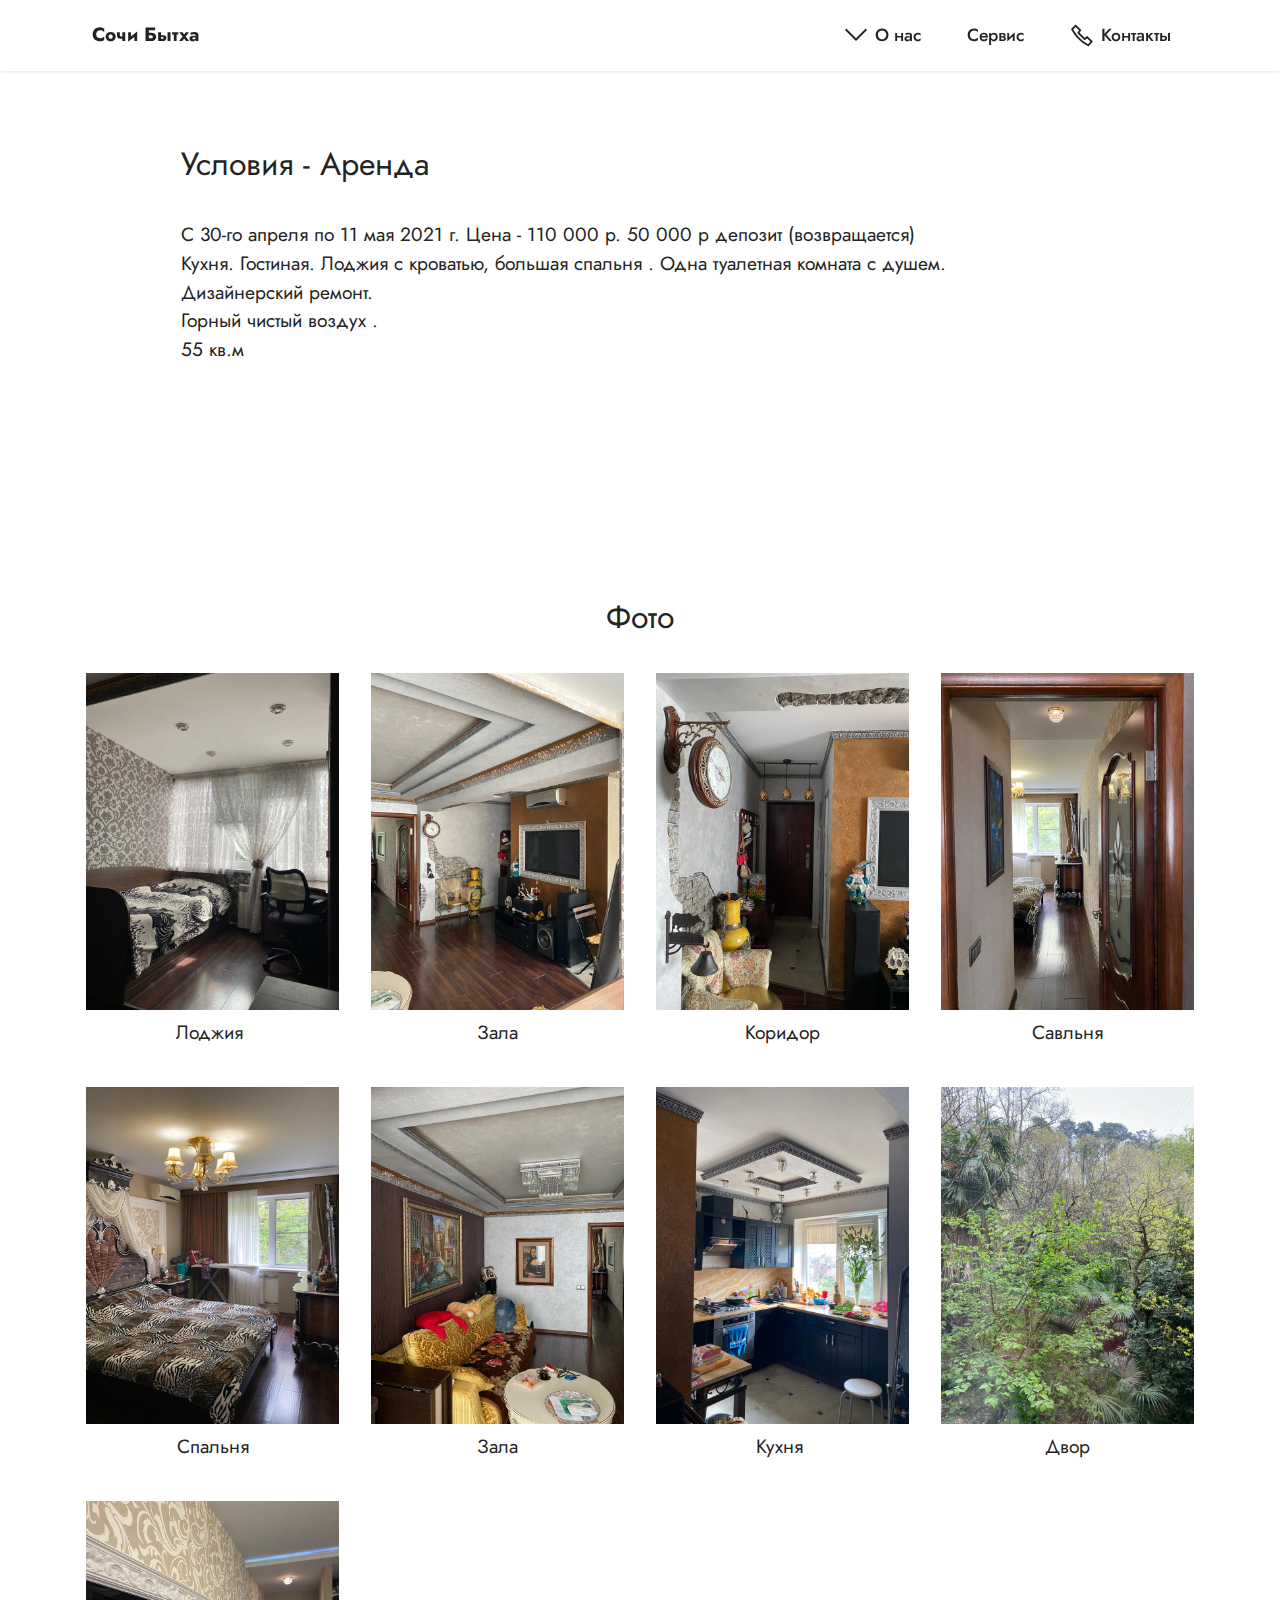
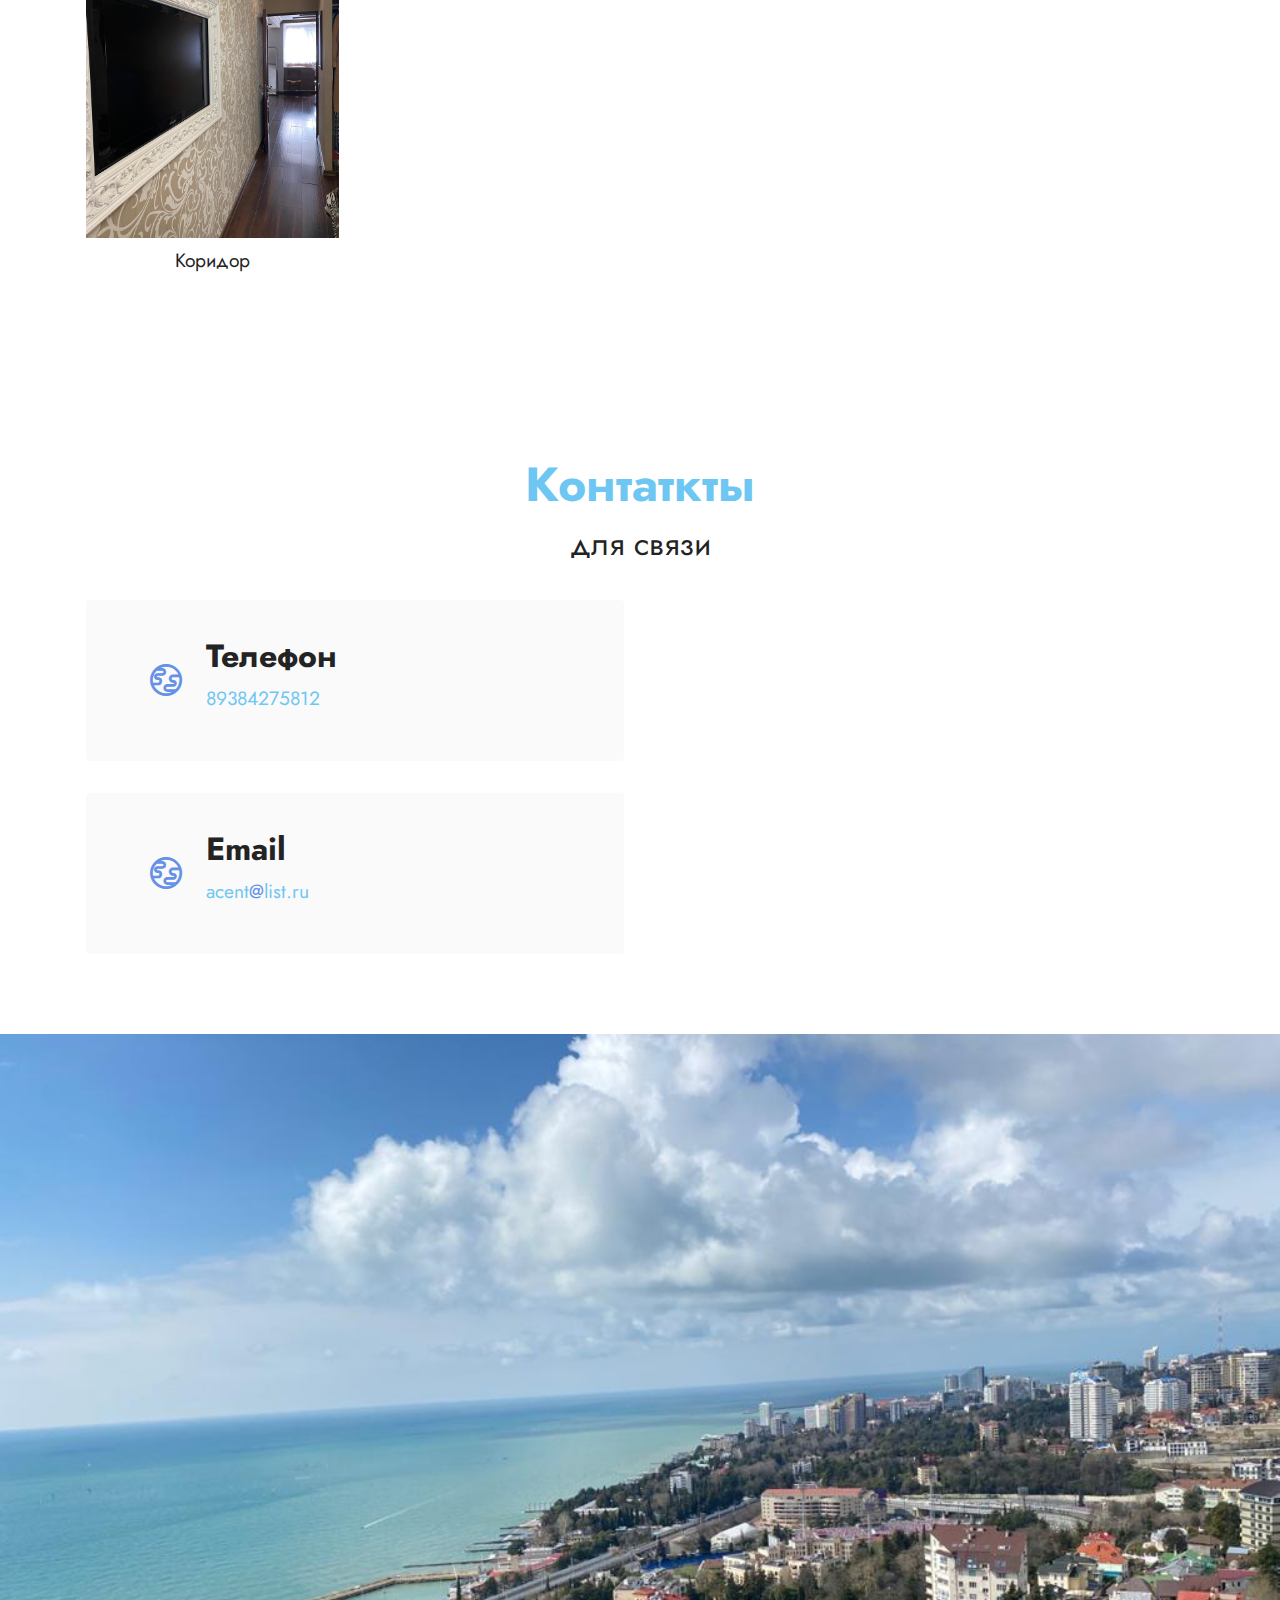
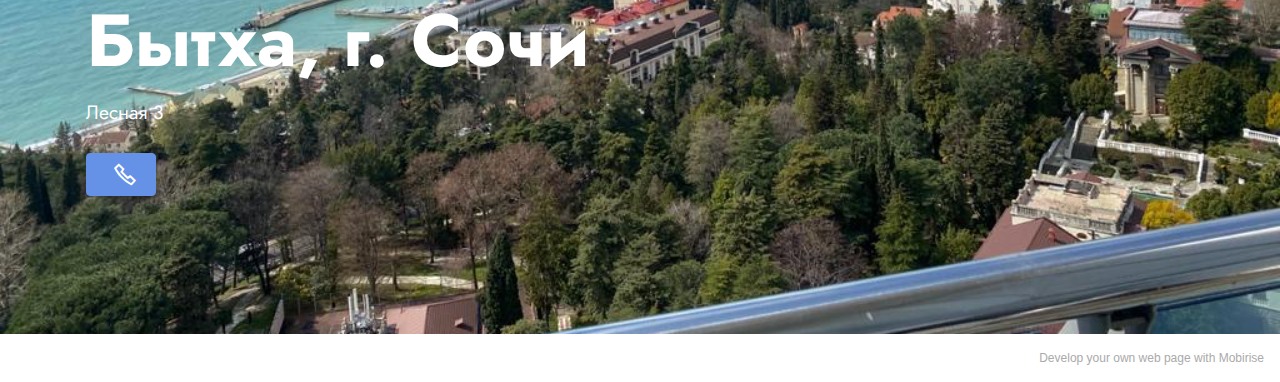
==== commit c022972b: "create github pages" ====
--- a/index.html
+++ b/index.html
@@ -84,8 +84,8 @@
         </div>
         <div class="row mbr-gallery mt-4">
             <div class="col-12 col-md-6 col-lg-3 item gallery-image active">
-                <div class="item-wrapper" data-toggle="modal" data-target="#svBDEJbyl0-modal">
-                    <img class="w-100" src="assets/images/whatsapp-image-2021-04-25-at-15.48.41.jpeg" alt="" data-slide-to="0" data-target="#lb-svBDEJbyl0">
+                <div class="item-wrapper" data-toggle="modal" data-target="#svBDRqqdaZ-modal">
+                    <img class="w-100" src="assets/images/whatsapp-image-2021-04-25-at-15.48.41.jpeg" alt="" data-slide-to="0" data-target="#lb-svBDRqqdaZ">
                     <div class="icon-wrapper">
                         <span class="mobi-mbri mobi-mbri-search mbr-iconfont mbr-iconfont-btn"></span>
                     </div>
@@ -95,64 +95,64 @@
             
             
             <div class="col-12 col-md-6 col-lg-3 item gallery-image">
-                <div class="item-wrapper" data-toggle="modal" data-target="#svBDEJbyl0-modal">
-                    <img class="w-100" src="assets/images/whatsapp-image-2021-04-25-at-15.48.42-1.jpeg" alt="" data-slide-to="1" data-target="#lb-svBDEJbyl0">
+                <div class="item-wrapper" data-toggle="modal" data-target="#svBDRqqdaZ-modal">
+                    <img class="w-100" src="assets/images/whatsapp-image-2021-04-25-at-15.48.42-1.jpeg" alt="" data-slide-to="1" data-target="#lb-svBDRqqdaZ">
                     <div class="icon-wrapper">
                         <span class="mobi-mbri mobi-mbri-search mbr-iconfont mbr-iconfont-btn"></span>
                     </div>
                 </div>
                 <h6 class="mbr-item-subtitle mbr-fonts-style align-center mb-2 mt-2 display-7">Зала</h6>
             </div><div class="col-12 col-md-6 col-lg-3 item gallery-image">
-                <div class="item-wrapper" data-toggle="modal" data-target="#svBDEJbyl0-modal">
-                    <img class="w-100" src="assets/images/whatsapp-image-2021-04-25-at-15.48.42-2.jpeg" alt="" data-slide-to="2" data-target="#lb-svBDEJbyl0">
+                <div class="item-wrapper" data-toggle="modal" data-target="#svBDRqqdaZ-modal">
+                    <img class="w-100" src="assets/images/whatsapp-image-2021-04-25-at-15.48.42-2.jpeg" alt="" data-slide-to="2" data-target="#lb-svBDRqqdaZ">
                     <div class="icon-wrapper">
                         <span class="mobi-mbri mobi-mbri-search mbr-iconfont mbr-iconfont-btn"></span>
                     </div>
                 </div>
                 <h6 class="mbr-item-subtitle mbr-fonts-style align-center mb-2 mt-2 display-7">Коридор</h6>
             </div><div class="col-12 col-md-6 col-lg-3 item gallery-image">
-                <div class="item-wrapper" data-toggle="modal" data-target="#svBDEJbyl0-modal">
-                    <img class="w-100" src="assets/images/whatsapp-image-2021-04-25-at-15.48.42-3.jpeg" alt="" data-slide-to="3" data-target="#lb-svBDEJbyl0">
+                <div class="item-wrapper" data-toggle="modal" data-target="#svBDRqqdaZ-modal">
+                    <img class="w-100" src="assets/images/whatsapp-image-2021-04-25-at-15.48.42-3.jpeg" alt="" data-slide-to="3" data-target="#lb-svBDRqqdaZ">
                     <div class="icon-wrapper">
                         <span class="mobi-mbri mobi-mbri-search mbr-iconfont mbr-iconfont-btn"></span>
                     </div>
                 </div>
                 <h6 class="mbr-item-subtitle mbr-fonts-style align-center mb-2 mt-2 display-7">Савльня</h6>
             </div><div class="col-12 col-md-6 col-lg-3 item gallery-image">
-                <div class="item-wrapper" data-toggle="modal" data-target="#svBDEJbyl0-modal">
-                    <img class="w-100" src="assets/images/whatsapp-image-2021-04-25-at-15.48.42-4.jpeg" alt="" data-slide-to="4" data-target="#lb-svBDEJbyl0">
+                <div class="item-wrapper" data-toggle="modal" data-target="#svBDRqqdaZ-modal">
+                    <img class="w-100" src="assets/images/whatsapp-image-2021-04-25-at-15.48.42-4.jpeg" alt="" data-slide-to="4" data-target="#lb-svBDRqqdaZ">
                     <div class="icon-wrapper">
                         <span class="mobi-mbri mobi-mbri-search mbr-iconfont mbr-iconfont-btn"></span>
                     </div>
                 </div>
                 <h6 class="mbr-item-subtitle mbr-fonts-style align-center mb-2 mt-2 display-7">Спальня</h6>
             </div><div class="col-12 col-md-6 col-lg-3 item gallery-image">
-                <div class="item-wrapper" data-toggle="modal" data-target="#svBDEJbyl0-modal">
-                    <img class="w-100" src="assets/images/whatsapp-image-2021-04-25-at-15.48.42.jpeg" alt="" data-slide-to="5" data-target="#lb-svBDEJbyl0">
+                <div class="item-wrapper" data-toggle="modal" data-target="#svBDRqqdaZ-modal">
+                    <img class="w-100" src="assets/images/whatsapp-image-2021-04-25-at-15.48.42.jpeg" alt="" data-slide-to="5" data-target="#lb-svBDRqqdaZ">
                     <div class="icon-wrapper">
                         <span class="mobi-mbri mobi-mbri-search mbr-iconfont mbr-iconfont-btn"></span>
                     </div>
                 </div>
                 <h6 class="mbr-item-subtitle mbr-fonts-style align-center mb-2 mt-2 display-7">Зала</h6>
             </div><div class="col-12 col-md-6 col-lg-3 item gallery-image">
-                <div class="item-wrapper" data-toggle="modal" data-target="#svBDEJbyl0-modal">
-                    <img class="w-100" src="assets/images/whatsapp-image-2021-04-25-at-15.48.41-1.jpeg" alt="" data-slide-to="6" data-target="#lb-svBDEJbyl0">
+                <div class="item-wrapper" data-toggle="modal" data-target="#svBDRqqdaZ-modal">
+                    <img class="w-100" src="assets/images/whatsapp-image-2021-04-25-at-15.48.41-1.jpeg" alt="" data-slide-to="6" data-target="#lb-svBDRqqdaZ">
                     <div class="icon-wrapper">
                         <span class="mobi-mbri mobi-mbri-search mbr-iconfont mbr-iconfont-btn"></span>
                     </div>
                 </div>
                 <h6 class="mbr-item-subtitle mbr-fonts-style align-center mb-2 mt-2 display-7">Кухня&nbsp;</h6>
             </div><div class="col-12 col-md-6 col-lg-3 item gallery-image">
-                <div class="item-wrapper" data-toggle="modal" data-target="#svBDEJbyl0-modal">
-                    <img class="w-100" src="assets/images/whatsapp-image-2021-04-25-at-15.48.43.jpeg" alt="" data-slide-to="7" data-target="#lb-svBDEJbyl0">
+                <div class="item-wrapper" data-toggle="modal" data-target="#svBDRqqdaZ-modal">
+                    <img class="w-100" src="assets/images/whatsapp-image-2021-04-25-at-15.48.43.jpeg" alt="" data-slide-to="7" data-target="#lb-svBDRqqdaZ">
                     <div class="icon-wrapper">
                         <span class="mobi-mbri mobi-mbri-search mbr-iconfont mbr-iconfont-btn"></span>
                     </div>
                 </div>
                 <h6 class="mbr-item-subtitle mbr-fonts-style align-center mb-2 mt-2 display-7">Двор</h6>
             </div><div class="col-12 col-md-6 col-lg-3 item gallery-image">
-                <div class="item-wrapper" data-toggle="modal" data-target="#svBDEJbyl0-modal">
-                    <img class="w-100" src="assets/images/whatsapp-image-2021-04-25-at-15.48.44.jpeg" alt="" data-slide-to="8" data-target="#lb-svBDEJbyl0">
+                <div class="item-wrapper" data-toggle="modal" data-target="#svBDRqqdaZ-modal">
+                    <img class="w-100" src="assets/images/whatsapp-image-2021-04-25-at-15.48.44.jpeg" alt="" data-slide-to="8" data-target="#lb-svBDRqqdaZ">
                     <div class="icon-wrapper">
                         <span class="mobi-mbri mobi-mbri-search mbr-iconfont mbr-iconfont-btn"></span>
                     </div>
@@ -161,11 +161,11 @@
             </div>
         </div>
 
-        <div class="modal mbr-slider" tabindex="-1" role="dialog" aria-hidden="true" id="svBDEJbyl0-modal">
+        <div class="modal mbr-slider" tabindex="-1" role="dialog" aria-hidden="true" id="svBDRqqdaZ-modal">
             <div class="modal-dialog" role="document">
                 <div class="modal-content">
                     <div class="modal-body">
-                        <div class="carousel slide" id="lb-svBDEJbyl0" data-interval="5000">
+                        <div class="carousel slide" id="lb-svBDRqqdaZ" data-interval="5000">
                             <div class="carousel-inner">
                                 <div class="carousel-item active">
                                     <img class="d-block w-100" src="assets/images/whatsapp-image-2021-04-25-at-15.48.41.jpeg" alt="">
@@ -191,18 +191,18 @@
                                 </div>
                             </div>
                             <ol class="carousel-indicators">
-                                <li data-slide-to="0" class="active" data-target="#lb-svBDEJbyl0"></li><li data-slide-to="1" class="active" data-target="#lb-svBDEJbyl0"></li>
-                                <li data-slide-to="2" data-target="#lb-svBDEJbyl0"></li>
-                                <li data-slide-to="3" data-target="#lb-svBDEJbyl0"></li>
-                                <li data-slide-to="4" data-target="#lb-svBDEJbyl0"></li><li data-slide-to="5" data-target="#lb-svBDEJbyl0"></li><li data-slide-to="6" data-target="#lb-svBDEJbyl0"></li><li data-slide-to="7" data-target="#lb-svBDEJbyl0"></li><li data-slide-to="8" data-target="#lb-svBDEJbyl0"></li>
+                                <li data-slide-to="0" class="active" data-target="#lb-svBDRqqdaZ"></li><li data-slide-to="1" class="active" data-target="#lb-svBDRqqdaZ"></li>
+                                <li data-slide-to="2" data-target="#lb-svBDRqqdaZ"></li>
+                                <li data-slide-to="3" data-target="#lb-svBDRqqdaZ"></li>
+                                <li data-slide-to="4" data-target="#lb-svBDRqqdaZ"></li><li data-slide-to="5" data-target="#lb-svBDRqqdaZ"></li><li data-slide-to="6" data-target="#lb-svBDRqqdaZ"></li><li data-slide-to="7" data-target="#lb-svBDRqqdaZ"></li><li data-slide-to="8" data-target="#lb-svBDRqqdaZ"></li>
                             </ol>
                             <a role="button" href="" class="close" data-dismiss="modal" aria-label="Close">
                             </a>
-                            <a class="carousel-control-prev carousel-control" role="button" data-slide="prev" href="#lb-svBDEJbyl0">
+                            <a class="carousel-control-prev carousel-control" role="button" data-slide="prev" href="#lb-svBDRqqdaZ">
                                 <span class="mobi-mbri mobi-mbri-arrow-prev" aria-hidden="true"></span>
                                 <span class="sr-only">Previous</span>
                             </a>
-                            <a class="carousel-control-next carousel-control" role="button" data-slide="next" href="#lb-svBDEJbyl0">
+                            <a class="carousel-control-next carousel-control" role="button" data-slide="next" href="#lb-svBDRqqdaZ">
                                 <span class="mobi-mbri mobi-mbri-arrow-next" aria-hidden="true"></span>
                                 <span class="sr-only">Next</span>
                             </a>
@@ -250,7 +250,7 @@
                 </div>
             </div>
             <div class="map-wrapper col-12 col-md-6">
-                <div class="google-map"><iframe frameborder="0" style="border:0" src="https://www.google.com/maps/embed/v1/place?key=AIzaSyCZI5F_k6S1k46ujh0SNrapM89f7mJxd30&amp;q=Сочи . Бытха . Улица лесная . Дом 3" allowfullscreen=""></iframe></div>
+                <div class="google-map"><iframe frameborder="0" style="border:0" src="https://www.google.com/maps/embed/v1/place?key=AIzaSyDk89J4FSunMF33ruMVWJaJht_Ro0kvoXs&amp;q=Сочи . Бытха . Улица лесная . Дом 3" allowfullscreen=""></iframe></div>
             </div>
         </div>
     </div>
@@ -273,7 +273,7 @@
             </div>
         </div>
     </div>
-</section><section style="background-color: #fff; font-family: -apple-system, BlinkMacSystemFont, 'Segoe UI', 'Roboto', 'Helvetica Neue', Arial, sans-serif; color:#aaa; font-size:12px; padding: 0; align-items: center; display: flex;"><a href="https://mobirise.site/y" style="flex: 1 1; height: 3rem; padding-left: 1rem;"></a><p style="flex: 0 0 auto; margin:0; padding-right:1rem;">How to develop your own website - <a href="https://mobirise.site/x" style="color:#aaa;">Read more</a></p></section><script src="assets/web/assets/jquery/jquery.min.js"></script>  <script src="assets/popper/popper.min.js"></script>  <script src="assets/tether/tether.min.js"></script>  <script src="assets/bootstrap/js/bootstrap.min.js"></script>  <script src="https://connect.facebook.net/en_US/sdk.js#xfbml=1&version=v2.5"></script>  <script src="https://apis.google.com/js/plusone.js"></script>  <script src="assets/facebook-plugin/facebook-script.js"></script>  <script src="assets/smoothscroll/smooth-scroll.js"></script>  <script src="assets/dropdown/js/nav-dropdown.js"></script>  <script src="assets/dropdown/js/navbar-dropdown.js"></script>  <script src="assets/touchswipe/jquery.touch-swipe.min.js"></script>  <script src="assets/theme/js/script.js"></script>  
+</section><section style="background-color: #fff; font-family: -apple-system, BlinkMacSystemFont, 'Segoe UI', 'Roboto', 'Helvetica Neue', Arial, sans-serif; color:#aaa; font-size:12px; padding: 0; align-items: center; display: flex;"><a href="https://mobirise.site/u" style="flex: 1 1; height: 3rem; padding-left: 1rem;"></a><p style="flex: 0 0 auto; margin:0; padding-right:1rem;">Develop your own web page with <a href="https://mobirise.site/z" style="color:#aaa;">Mobirise</a></p></section><script src="assets/web/assets/jquery/jquery.min.js"></script>  <script src="assets/popper/popper.min.js"></script>  <script src="assets/tether/tether.min.js"></script>  <script src="assets/bootstrap/js/bootstrap.min.js"></script>  <script src="https://connect.facebook.net/en_US/sdk.js#xfbml=1&version=v2.5"></script>  <script src="https://apis.google.com/js/plusone.js"></script>  <script src="assets/facebook-plugin/facebook-script.js"></script>  <script src="assets/smoothscroll/smooth-scroll.js"></script>  <script src="assets/dropdown/js/nav-dropdown.js"></script>  <script src="assets/dropdown/js/navbar-dropdown.js"></script>  <script src="assets/touchswipe/jquery.touch-swipe.min.js"></script>  <script src="assets/theme/js/script.js"></script>  
   
   
 </body>
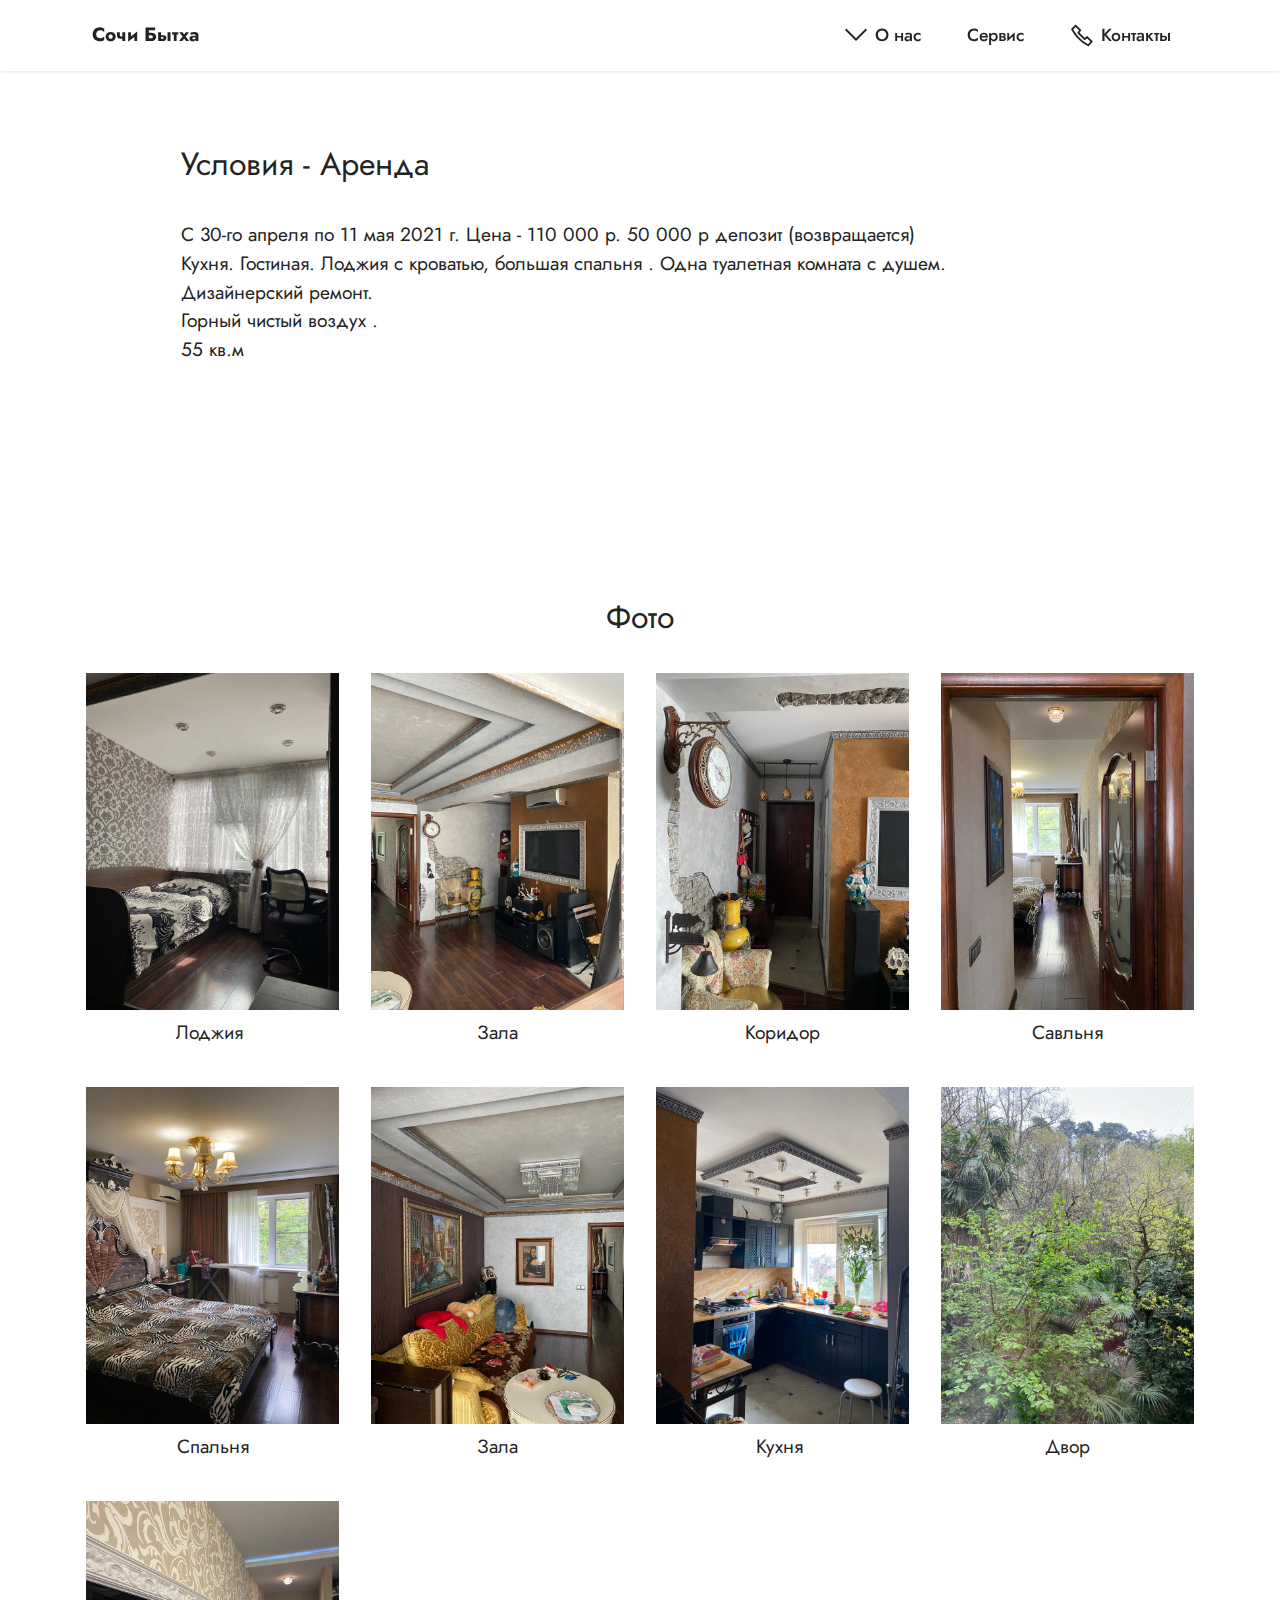
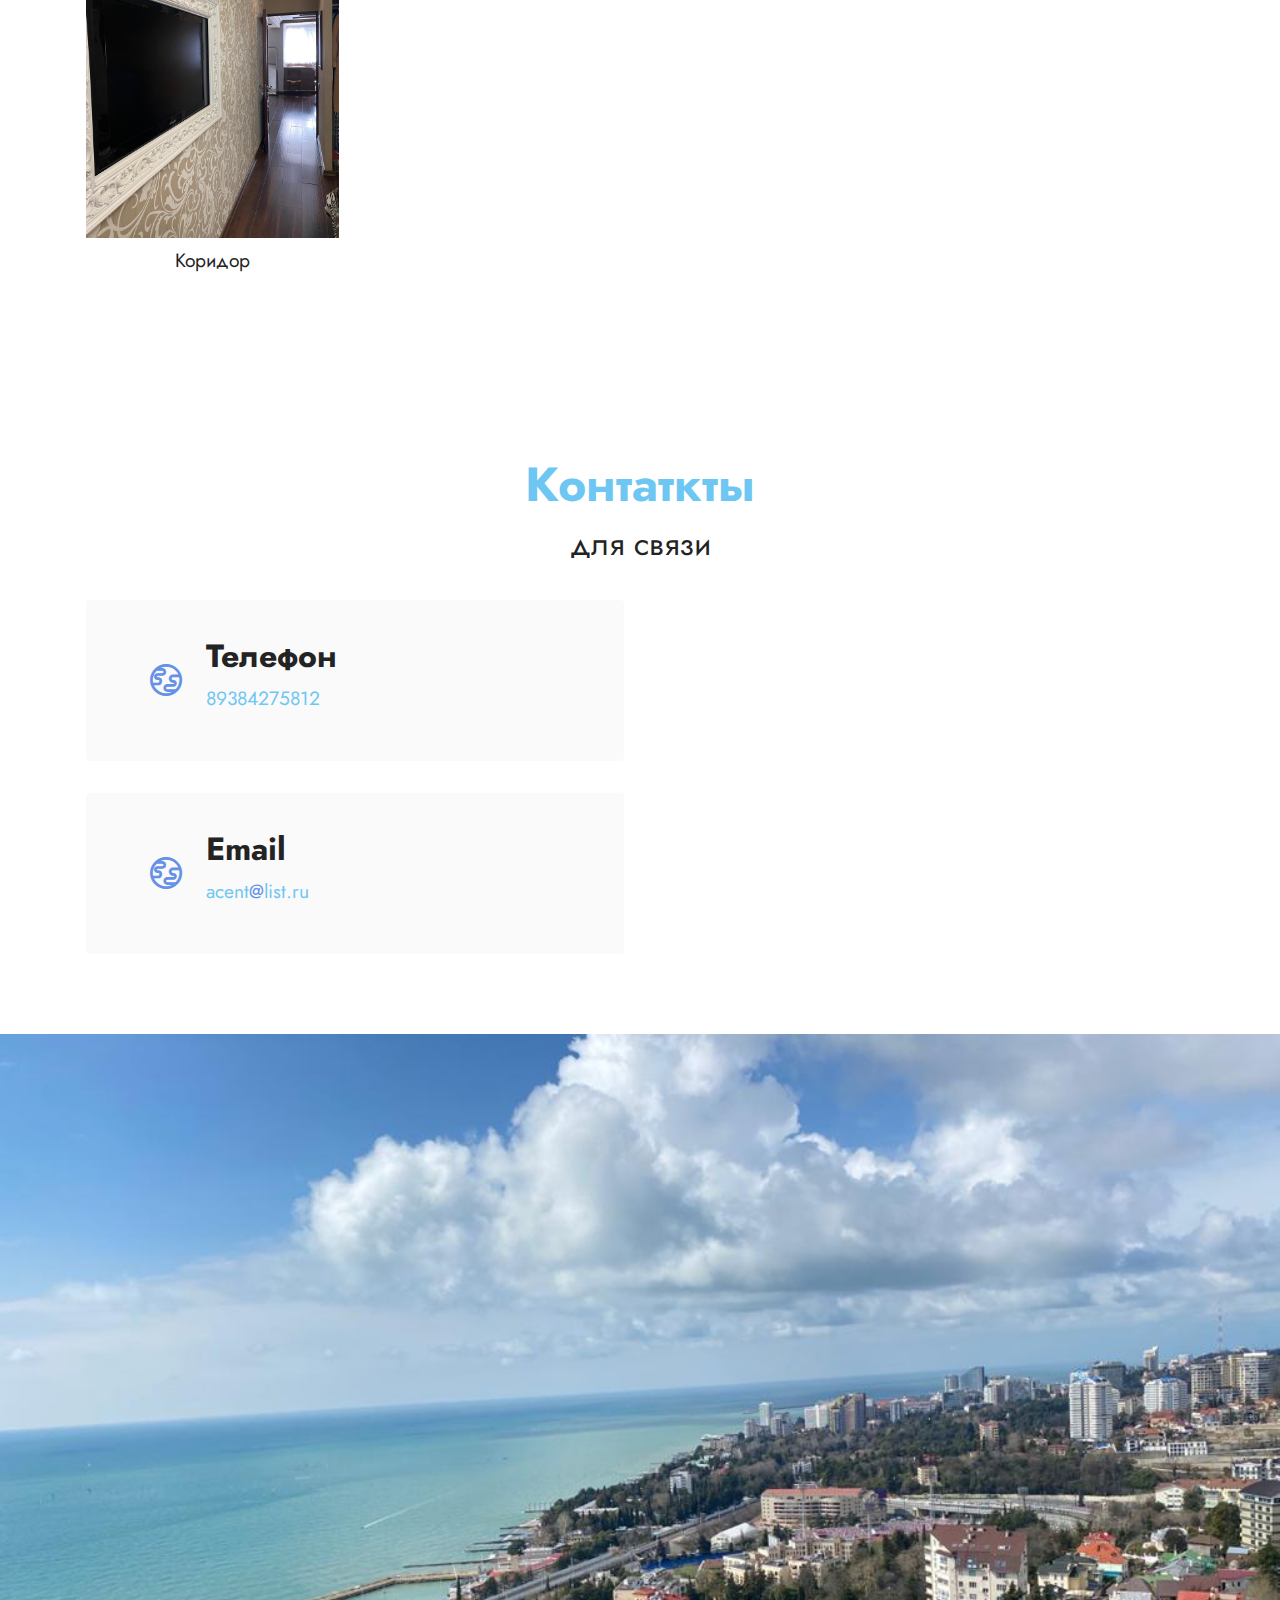
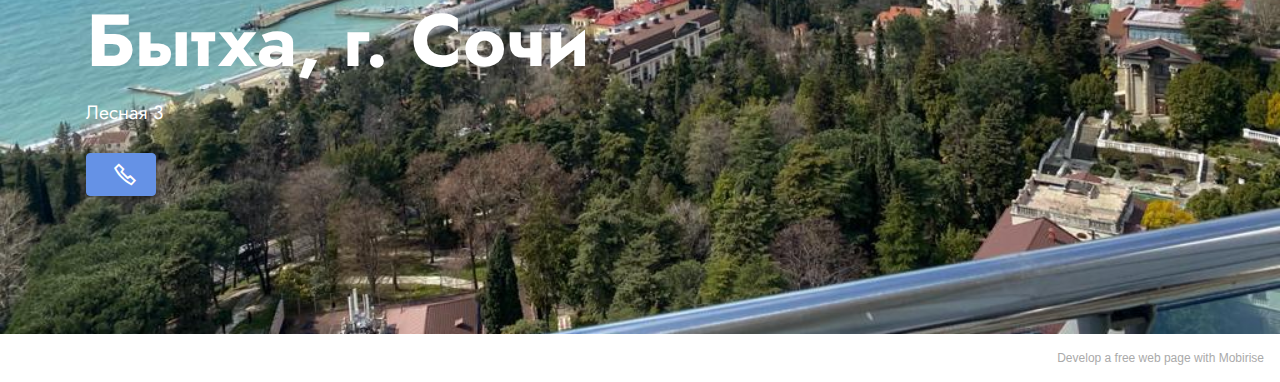
==== commit be9bd744: "create github pages" ====
--- a/index.html
+++ b/index.html
@@ -84,8 +84,8 @@
         </div>
         <div class="row mbr-gallery mt-4">
             <div class="col-12 col-md-6 col-lg-3 item gallery-image active">
-                <div class="item-wrapper" data-toggle="modal" data-target="#svBDRqqdaZ-modal">
-                    <img class="w-100" src="assets/images/whatsapp-image-2021-04-25-at-15.48.41.jpeg" alt="" data-slide-to="0" data-target="#lb-svBDRqqdaZ">
+                <div class="item-wrapper" data-toggle="modal" data-target="#svBEhttbbH-modal">
+                    <img class="w-100" src="assets/images/whatsapp-image-2021-04-25-at-15.48.41.jpeg" alt="" data-slide-to="0" data-target="#lb-svBEhttbbH">
                     <div class="icon-wrapper">
                         <span class="mobi-mbri mobi-mbri-search mbr-iconfont mbr-iconfont-btn"></span>
                     </div>
@@ -95,64 +95,64 @@
             
             
             <div class="col-12 col-md-6 col-lg-3 item gallery-image">
-                <div class="item-wrapper" data-toggle="modal" data-target="#svBDRqqdaZ-modal">
-                    <img class="w-100" src="assets/images/whatsapp-image-2021-04-25-at-15.48.42-1.jpeg" alt="" data-slide-to="1" data-target="#lb-svBDRqqdaZ">
+                <div class="item-wrapper" data-toggle="modal" data-target="#svBEhttbbH-modal">
+                    <img class="w-100" src="assets/images/whatsapp-image-2021-04-25-at-15.48.42-1.jpeg" alt="" data-slide-to="1" data-target="#lb-svBEhttbbH">
                     <div class="icon-wrapper">
                         <span class="mobi-mbri mobi-mbri-search mbr-iconfont mbr-iconfont-btn"></span>
                     </div>
                 </div>
                 <h6 class="mbr-item-subtitle mbr-fonts-style align-center mb-2 mt-2 display-7">Зала</h6>
             </div><div class="col-12 col-md-6 col-lg-3 item gallery-image">
-                <div class="item-wrapper" data-toggle="modal" data-target="#svBDRqqdaZ-modal">
-                    <img class="w-100" src="assets/images/whatsapp-image-2021-04-25-at-15.48.42-2.jpeg" alt="" data-slide-to="2" data-target="#lb-svBDRqqdaZ">
+                <div class="item-wrapper" data-toggle="modal" data-target="#svBEhttbbH-modal">
+                    <img class="w-100" src="assets/images/whatsapp-image-2021-04-25-at-15.48.42-2.jpeg" alt="" data-slide-to="2" data-target="#lb-svBEhttbbH">
                     <div class="icon-wrapper">
                         <span class="mobi-mbri mobi-mbri-search mbr-iconfont mbr-iconfont-btn"></span>
                     </div>
                 </div>
                 <h6 class="mbr-item-subtitle mbr-fonts-style align-center mb-2 mt-2 display-7">Коридор</h6>
             </div><div class="col-12 col-md-6 col-lg-3 item gallery-image">
-                <div class="item-wrapper" data-toggle="modal" data-target="#svBDRqqdaZ-modal">
-                    <img class="w-100" src="assets/images/whatsapp-image-2021-04-25-at-15.48.42-3.jpeg" alt="" data-slide-to="3" data-target="#lb-svBDRqqdaZ">
+                <div class="item-wrapper" data-toggle="modal" data-target="#svBEhttbbH-modal">
+                    <img class="w-100" src="assets/images/whatsapp-image-2021-04-25-at-15.48.42-3.jpeg" alt="" data-slide-to="3" data-target="#lb-svBEhttbbH">
                     <div class="icon-wrapper">
                         <span class="mobi-mbri mobi-mbri-search mbr-iconfont mbr-iconfont-btn"></span>
                     </div>
                 </div>
                 <h6 class="mbr-item-subtitle mbr-fonts-style align-center mb-2 mt-2 display-7">Савльня</h6>
             </div><div class="col-12 col-md-6 col-lg-3 item gallery-image">
-                <div class="item-wrapper" data-toggle="modal" data-target="#svBDRqqdaZ-modal">
-                    <img class="w-100" src="assets/images/whatsapp-image-2021-04-25-at-15.48.42-4.jpeg" alt="" data-slide-to="4" data-target="#lb-svBDRqqdaZ">
+                <div class="item-wrapper" data-toggle="modal" data-target="#svBEhttbbH-modal">
+                    <img class="w-100" src="assets/images/whatsapp-image-2021-04-25-at-15.48.42-4.jpeg" alt="" data-slide-to="4" data-target="#lb-svBEhttbbH">
                     <div class="icon-wrapper">
                         <span class="mobi-mbri mobi-mbri-search mbr-iconfont mbr-iconfont-btn"></span>
                     </div>
                 </div>
                 <h6 class="mbr-item-subtitle mbr-fonts-style align-center mb-2 mt-2 display-7">Спальня</h6>
             </div><div class="col-12 col-md-6 col-lg-3 item gallery-image">
-                <div class="item-wrapper" data-toggle="modal" data-target="#svBDRqqdaZ-modal">
-                    <img class="w-100" src="assets/images/whatsapp-image-2021-04-25-at-15.48.42.jpeg" alt="" data-slide-to="5" data-target="#lb-svBDRqqdaZ">
+                <div class="item-wrapper" data-toggle="modal" data-target="#svBEhttbbH-modal">
+                    <img class="w-100" src="assets/images/whatsapp-image-2021-04-25-at-15.48.42.jpeg" alt="" data-slide-to="5" data-target="#lb-svBEhttbbH">
                     <div class="icon-wrapper">
                         <span class="mobi-mbri mobi-mbri-search mbr-iconfont mbr-iconfont-btn"></span>
                     </div>
                 </div>
                 <h6 class="mbr-item-subtitle mbr-fonts-style align-center mb-2 mt-2 display-7">Зала</h6>
             </div><div class="col-12 col-md-6 col-lg-3 item gallery-image">
-                <div class="item-wrapper" data-toggle="modal" data-target="#svBDRqqdaZ-modal">
-                    <img class="w-100" src="assets/images/whatsapp-image-2021-04-25-at-15.48.41-1.jpeg" alt="" data-slide-to="6" data-target="#lb-svBDRqqdaZ">
+                <div class="item-wrapper" data-toggle="modal" data-target="#svBEhttbbH-modal">
+                    <img class="w-100" src="assets/images/whatsapp-image-2021-04-25-at-15.48.41-1.jpeg" alt="" data-slide-to="6" data-target="#lb-svBEhttbbH">
                     <div class="icon-wrapper">
                         <span class="mobi-mbri mobi-mbri-search mbr-iconfont mbr-iconfont-btn"></span>
                     </div>
                 </div>
                 <h6 class="mbr-item-subtitle mbr-fonts-style align-center mb-2 mt-2 display-7">Кухня&nbsp;</h6>
             </div><div class="col-12 col-md-6 col-lg-3 item gallery-image">
-                <div class="item-wrapper" data-toggle="modal" data-target="#svBDRqqdaZ-modal">
-                    <img class="w-100" src="assets/images/whatsapp-image-2021-04-25-at-15.48.43.jpeg" alt="" data-slide-to="7" data-target="#lb-svBDRqqdaZ">
+                <div class="item-wrapper" data-toggle="modal" data-target="#svBEhttbbH-modal">
+                    <img class="w-100" src="assets/images/whatsapp-image-2021-04-25-at-15.48.43.jpeg" alt="" data-slide-to="7" data-target="#lb-svBEhttbbH">
                     <div class="icon-wrapper">
                         <span class="mobi-mbri mobi-mbri-search mbr-iconfont mbr-iconfont-btn"></span>
                     </div>
                 </div>
                 <h6 class="mbr-item-subtitle mbr-fonts-style align-center mb-2 mt-2 display-7">Двор</h6>
             </div><div class="col-12 col-md-6 col-lg-3 item gallery-image">
-                <div class="item-wrapper" data-toggle="modal" data-target="#svBDRqqdaZ-modal">
-                    <img class="w-100" src="assets/images/whatsapp-image-2021-04-25-at-15.48.44.jpeg" alt="" data-slide-to="8" data-target="#lb-svBDRqqdaZ">
+                <div class="item-wrapper" data-toggle="modal" data-target="#svBEhttbbH-modal">
+                    <img class="w-100" src="assets/images/whatsapp-image-2021-04-25-at-15.48.44.jpeg" alt="" data-slide-to="8" data-target="#lb-svBEhttbbH">
                     <div class="icon-wrapper">
                         <span class="mobi-mbri mobi-mbri-search mbr-iconfont mbr-iconfont-btn"></span>
                     </div>
@@ -161,11 +161,11 @@
             </div>
         </div>
 
-        <div class="modal mbr-slider" tabindex="-1" role="dialog" aria-hidden="true" id="svBDRqqdaZ-modal">
+        <div class="modal mbr-slider" tabindex="-1" role="dialog" aria-hidden="true" id="svBEhttbbH-modal">
             <div class="modal-dialog" role="document">
                 <div class="modal-content">
                     <div class="modal-body">
-                        <div class="carousel slide" id="lb-svBDRqqdaZ" data-interval="5000">
+                        <div class="carousel slide" id="lb-svBEhttbbH" data-interval="5000">
                             <div class="carousel-inner">
                                 <div class="carousel-item active">
                                     <img class="d-block w-100" src="assets/images/whatsapp-image-2021-04-25-at-15.48.41.jpeg" alt="">
@@ -191,18 +191,18 @@
                                 </div>
                             </div>
                             <ol class="carousel-indicators">
-                                <li data-slide-to="0" class="active" data-target="#lb-svBDRqqdaZ"></li><li data-slide-to="1" class="active" data-target="#lb-svBDRqqdaZ"></li>
-                                <li data-slide-to="2" data-target="#lb-svBDRqqdaZ"></li>
-                                <li data-slide-to="3" data-target="#lb-svBDRqqdaZ"></li>
-                                <li data-slide-to="4" data-target="#lb-svBDRqqdaZ"></li><li data-slide-to="5" data-target="#lb-svBDRqqdaZ"></li><li data-slide-to="6" data-target="#lb-svBDRqqdaZ"></li><li data-slide-to="7" data-target="#lb-svBDRqqdaZ"></li><li data-slide-to="8" data-target="#lb-svBDRqqdaZ"></li>
+                                <li data-slide-to="0" class="active" data-target="#lb-svBEhttbbH"></li><li data-slide-to="1" class="active" data-target="#lb-svBEhttbbH"></li>
+                                <li data-slide-to="2" data-target="#lb-svBEhttbbH"></li>
+                                <li data-slide-to="3" data-target="#lb-svBEhttbbH"></li>
+                                <li data-slide-to="4" data-target="#lb-svBEhttbbH"></li><li data-slide-to="5" data-target="#lb-svBEhttbbH"></li><li data-slide-to="6" data-target="#lb-svBEhttbbH"></li><li data-slide-to="7" data-target="#lb-svBEhttbbH"></li><li data-slide-to="8" data-target="#lb-svBEhttbbH"></li>
                             </ol>
                             <a role="button" href="" class="close" data-dismiss="modal" aria-label="Close">
                             </a>
-                            <a class="carousel-control-prev carousel-control" role="button" data-slide="prev" href="#lb-svBDRqqdaZ">
+                            <a class="carousel-control-prev carousel-control" role="button" data-slide="prev" href="#lb-svBEhttbbH">
                                 <span class="mobi-mbri mobi-mbri-arrow-prev" aria-hidden="true"></span>
                                 <span class="sr-only">Previous</span>
                             </a>
-                            <a class="carousel-control-next carousel-control" role="button" data-slide="next" href="#lb-svBDRqqdaZ">
+                            <a class="carousel-control-next carousel-control" role="button" data-slide="next" href="#lb-svBEhttbbH">
                                 <span class="mobi-mbri mobi-mbri-arrow-next" aria-hidden="true"></span>
                                 <span class="sr-only">Next</span>
                             </a>
@@ -250,7 +250,7 @@
                 </div>
             </div>
             <div class="map-wrapper col-12 col-md-6">
-                <div class="google-map"><iframe frameborder="0" style="border:0" src="https://www.google.com/maps/embed/v1/place?key=AIzaSyDk89J4FSunMF33ruMVWJaJht_Ro0kvoXs&amp;q=Сочи . Бытха . Улица лесная . Дом 3" allowfullscreen=""></iframe></div>
+                <div class="google-map"><iframe frameborder="0" style="border:0" src="https://www.google.com/maps/embed/v1/place?key=AIzaSyCNveGQ9bfpKFwWzQLLftrR9hNiHwdqQG8&amp;q=Сочи . Бытха . Улица лесная . Дом 3" allowfullscreen=""></iframe></div>
             </div>
         </div>
     </div>
@@ -273,7 +273,7 @@
             </div>
         </div>
     </div>
-</section><section style="background-color: #fff; font-family: -apple-system, BlinkMacSystemFont, 'Segoe UI', 'Roboto', 'Helvetica Neue', Arial, sans-serif; color:#aaa; font-size:12px; padding: 0; align-items: center; display: flex;"><a href="https://mobirise.site/u" style="flex: 1 1; height: 3rem; padding-left: 1rem;"></a><p style="flex: 0 0 auto; margin:0; padding-right:1rem;">Develop your own web page with <a href="https://mobirise.site/z" style="color:#aaa;">Mobirise</a></p></section><script src="assets/web/assets/jquery/jquery.min.js"></script>  <script src="assets/popper/popper.min.js"></script>  <script src="assets/tether/tether.min.js"></script>  <script src="assets/bootstrap/js/bootstrap.min.js"></script>  <script src="https://connect.facebook.net/en_US/sdk.js#xfbml=1&version=v2.5"></script>  <script src="https://apis.google.com/js/plusone.js"></script>  <script src="assets/facebook-plugin/facebook-script.js"></script>  <script src="assets/smoothscroll/smooth-scroll.js"></script>  <script src="assets/dropdown/js/nav-dropdown.js"></script>  <script src="assets/dropdown/js/navbar-dropdown.js"></script>  <script src="assets/touchswipe/jquery.touch-swipe.min.js"></script>  <script src="assets/theme/js/script.js"></script>  
+</section><section style="background-color: #fff; font-family: -apple-system, BlinkMacSystemFont, 'Segoe UI', 'Roboto', 'Helvetica Neue', Arial, sans-serif; color:#aaa; font-size:12px; padding: 0; align-items: center; display: flex;"><a href="https://mobirise.site/l" style="flex: 1 1; height: 3rem; padding-left: 1rem;"></a><p style="flex: 0 0 auto; margin:0; padding-right:1rem;">Develop a free <a href="https://mobirise.site/y" style="color:#aaa;">web page</a> with Mobirise</p></section><script src="assets/web/assets/jquery/jquery.min.js"></script>  <script src="assets/popper/popper.min.js"></script>  <script src="assets/tether/tether.min.js"></script>  <script src="assets/bootstrap/js/bootstrap.min.js"></script>  <script src="https://connect.facebook.net/en_US/sdk.js#xfbml=1&version=v2.5"></script>  <script src="https://apis.google.com/js/plusone.js"></script>  <script src="assets/facebook-plugin/facebook-script.js"></script>  <script src="assets/smoothscroll/smooth-scroll.js"></script>  <script src="assets/dropdown/js/nav-dropdown.js"></script>  <script src="assets/dropdown/js/navbar-dropdown.js"></script>  <script src="assets/touchswipe/jquery.touch-swipe.min.js"></script>  <script src="assets/theme/js/script.js"></script>  
   
   
 </body>
